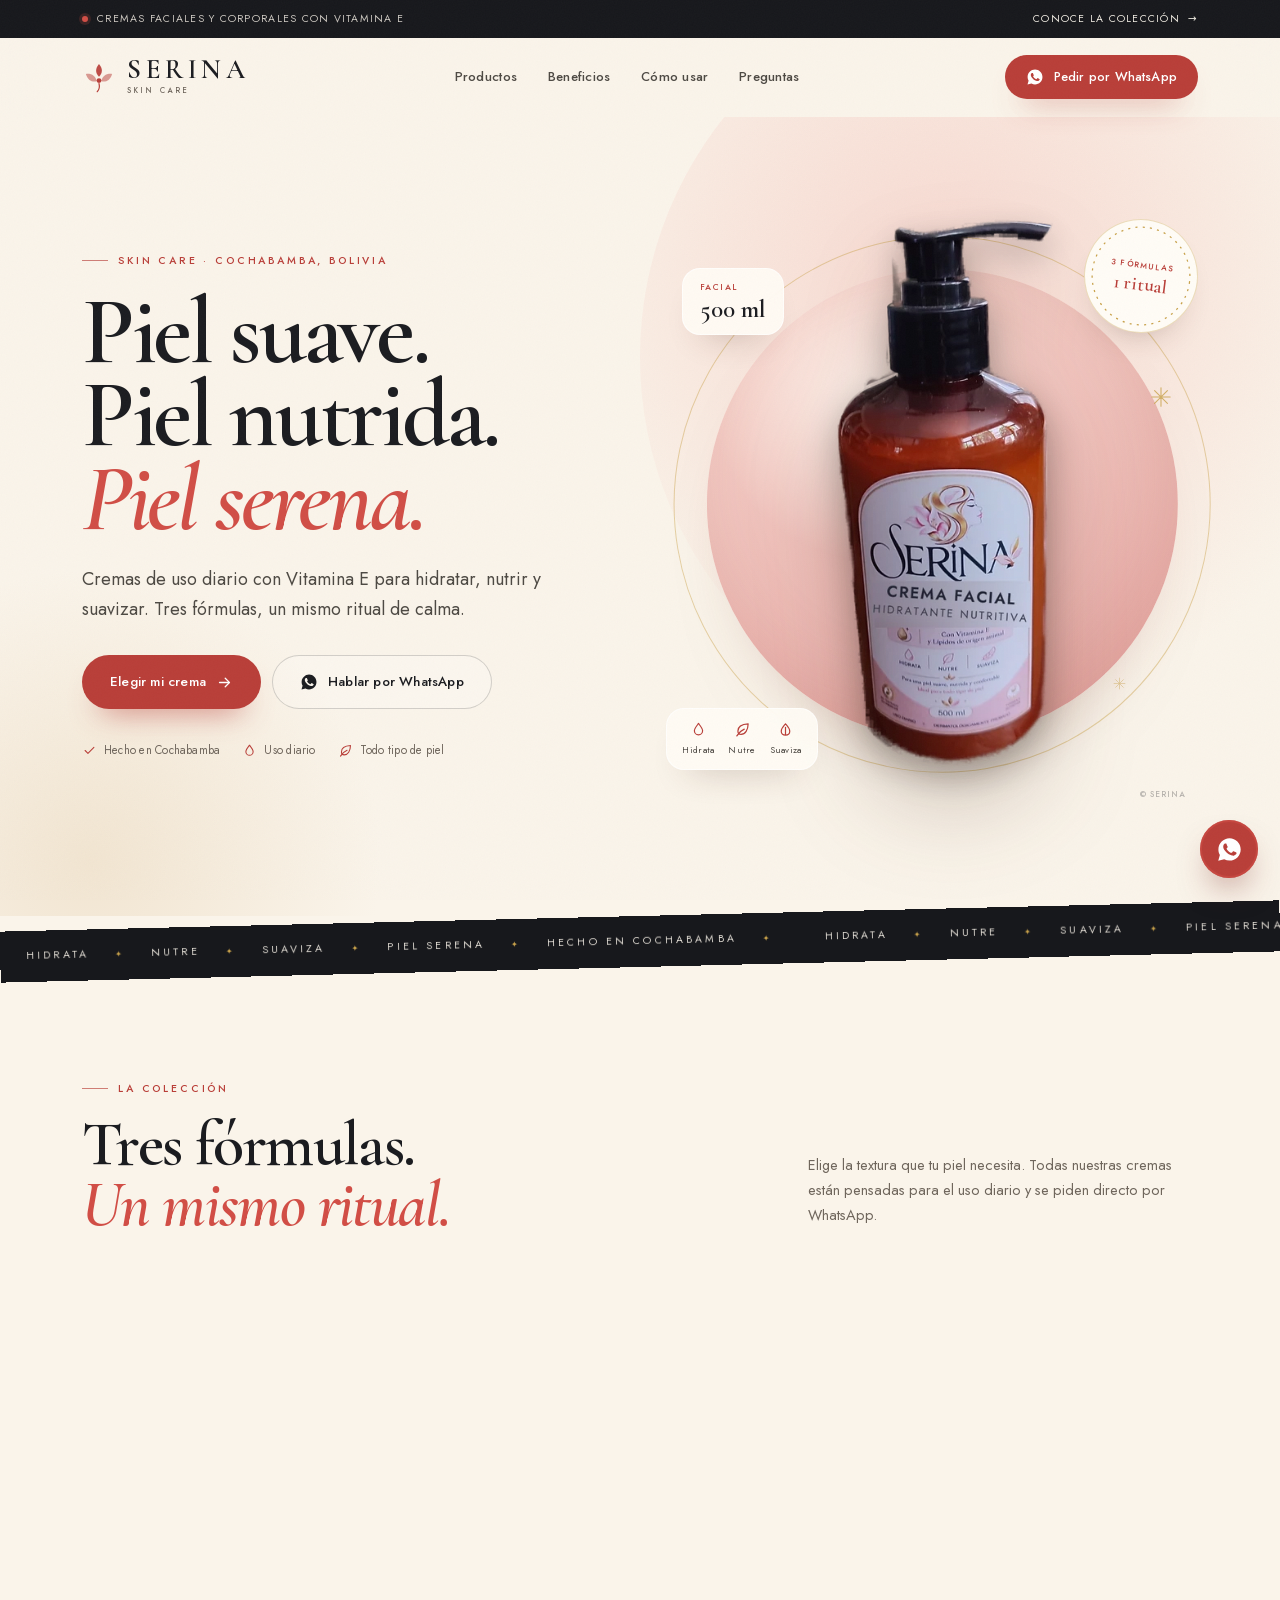
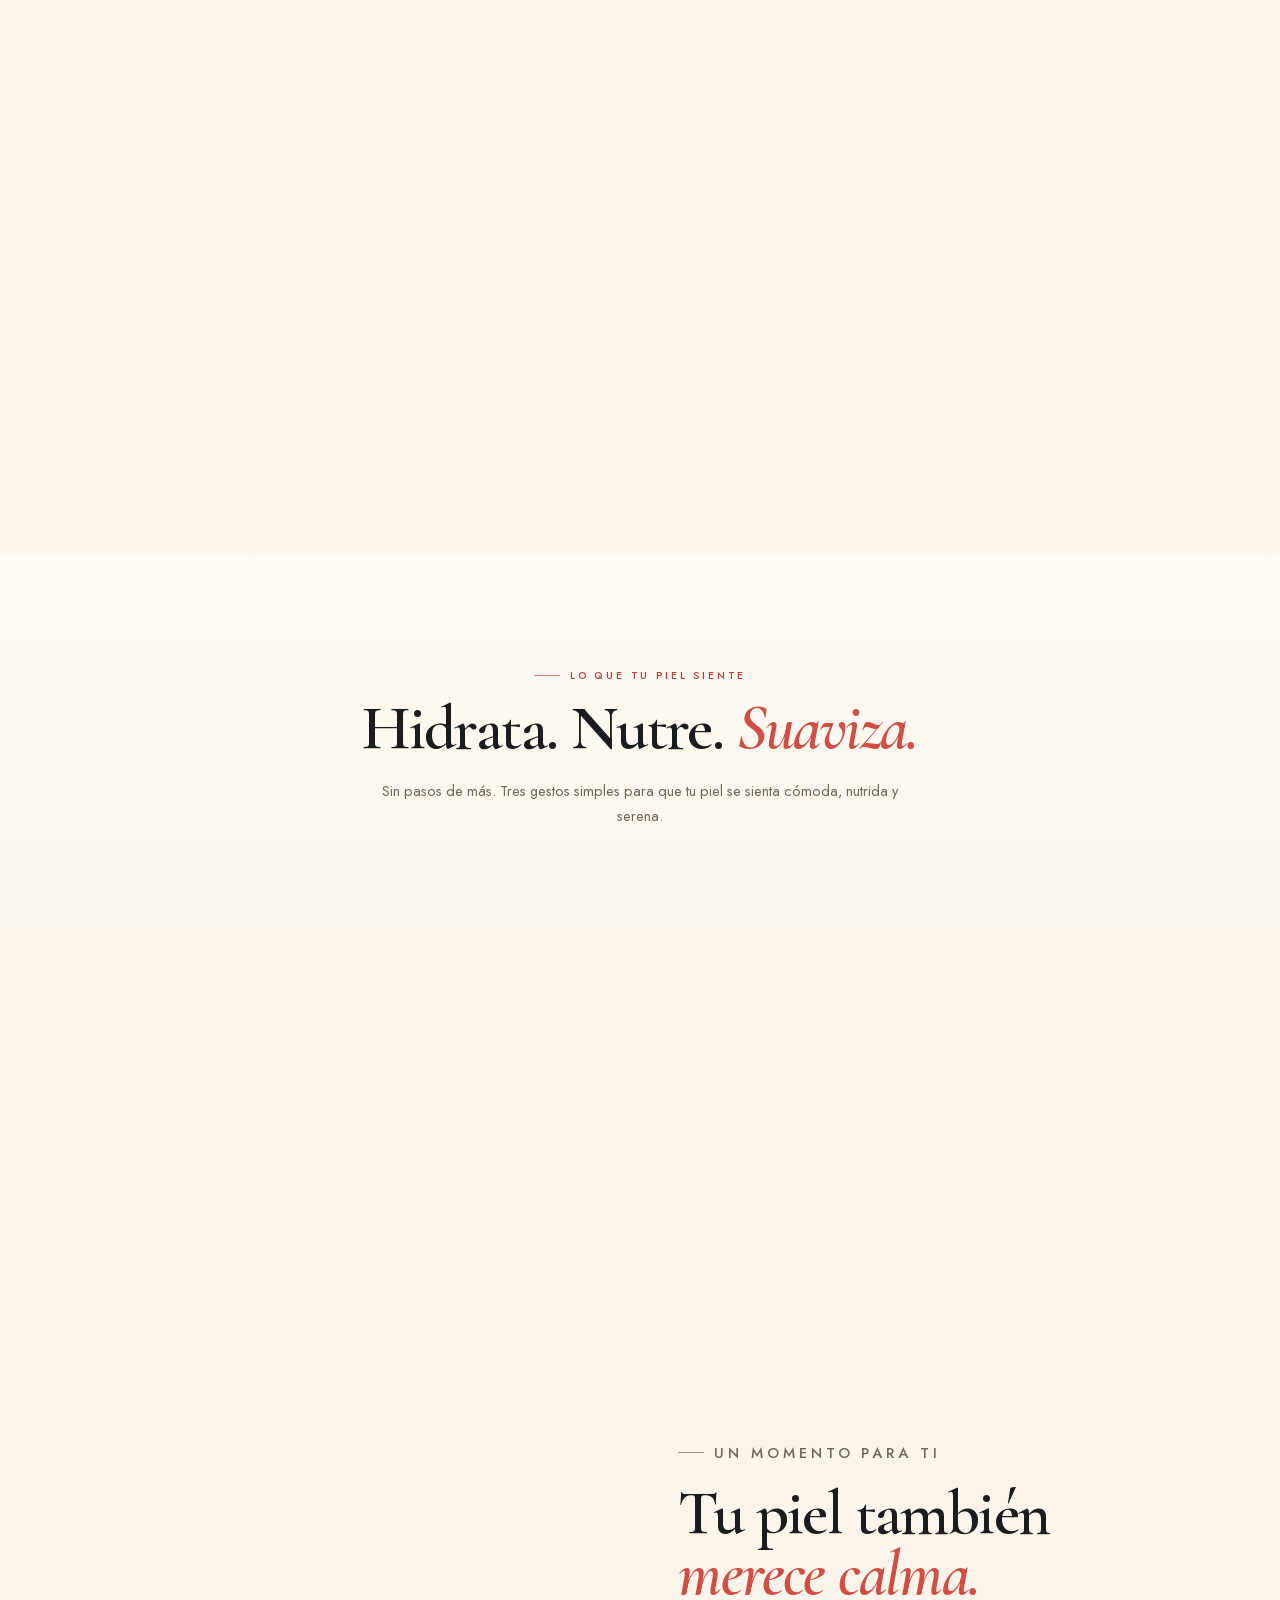
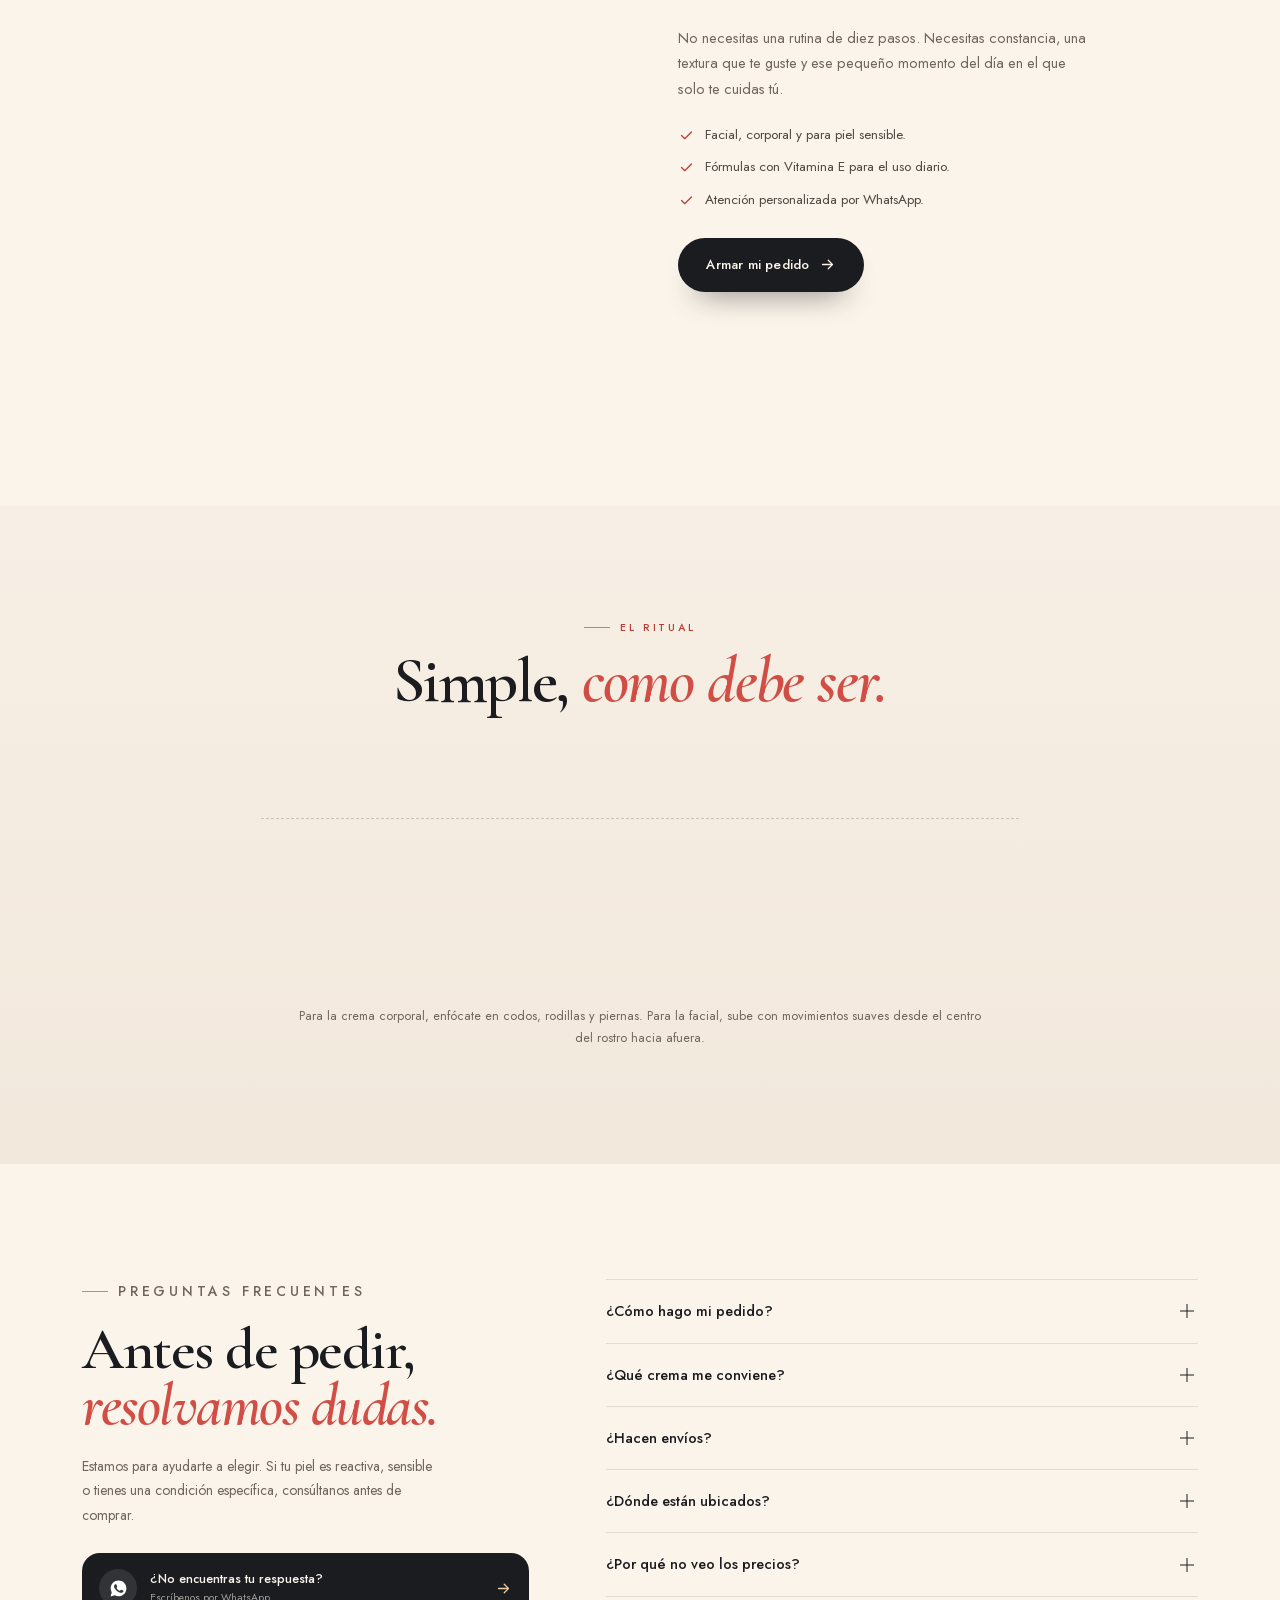
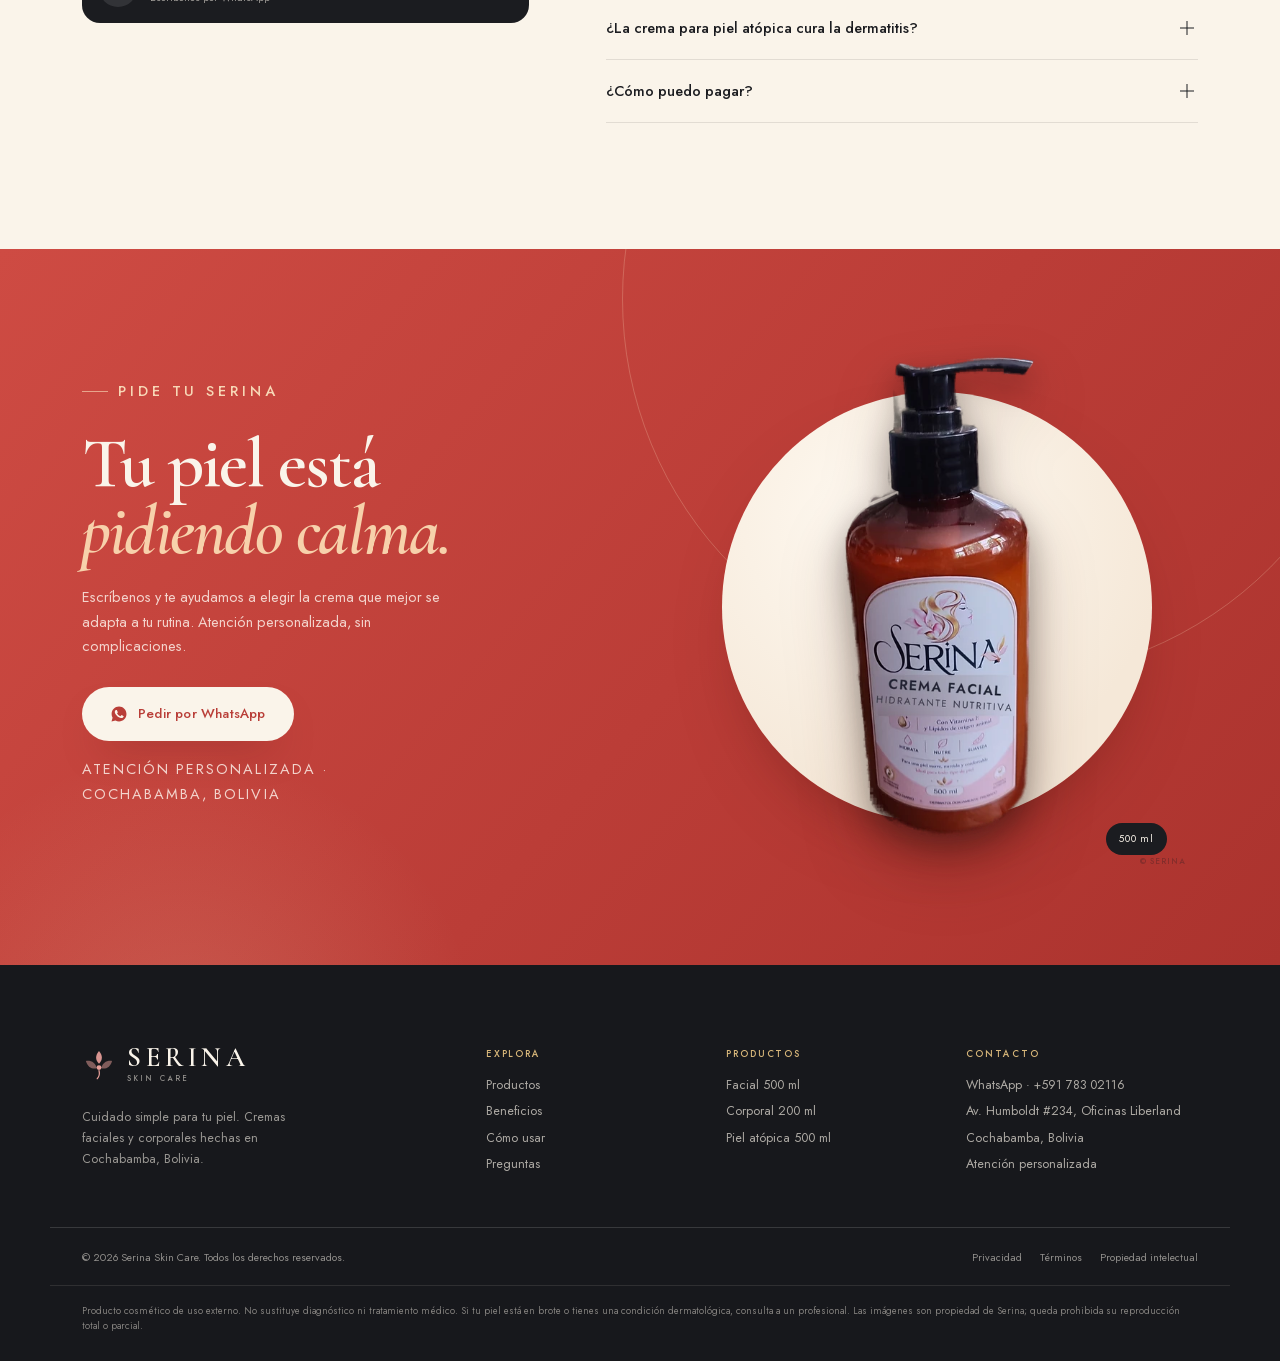
==== index.html @ 2f3aa1bd "Landing Serina Skin Care" ====
<!DOCTYPE html>
<html lang="es">
<head>
  <meta charset="utf-8">
  <meta name="viewport" content="width=device-width, initial-scale=1">
  <title>Serina Skin Care | Cremas faciales y corporales en Cochabamba</title>
  <meta name="description" content="Cremas Serina: facial hidratante, corporal y facial para piel atópica. Fórmulas con Vitamina E para hidratar, nutrir y suavizar. Pide por WhatsApp en Cochabamba, Bolivia.">
  <meta name="theme-color" content="#faf4ea">
  <meta name="color-scheme" content="light">
  <meta name="author" content="Serina Skin Care">
  <meta name="robots" content="index, follow, noimageindex">
  <meta name="googlebot" content="index, follow, noimageindex">
  <meta name="referrer" content="strict-origin-when-cross-origin">
  <meta http-equiv="Content-Security-Policy" content="default-src 'self'; img-src 'self' data:; style-src 'self'; script-src 'self'; font-src 'self'; connect-src 'self'; object-src 'none'; base-uri 'self'; form-action 'none'">
  <link rel="canonical" href="https://serina.bo/">
  <link rel="icon" href="favicon.ico" sizes="any">
  <link rel="icon" type="image/png" href="assets/img/brand/favicon-32.png" sizes="32x32">
  <link rel="apple-touch-icon" href="assets/img/brand/apple-touch-icon.png">
  <link rel="manifest" href="site.webmanifest">
  <link rel="preload" href="assets/fonts/CormorantGaramond-600.woff2" as="font" type="font/woff2" crossorigin>
  <link rel="preload" href="assets/fonts/CormorantGaramond-600-italic.woff2" as="font" type="font/woff2" crossorigin>
  <link rel="preload" href="assets/fonts/Jost-400.woff2" as="font" type="font/woff2" crossorigin>
  <link rel="preload" as="image" href="assets/img/products/facial-1500.webp" imagesrcset="assets/img/products/facial-750.webp 347w, assets/img/products/facial-1500.webp 597w" imagesizes="(max-width: 720px) 60vw, 300px">
  <link rel="stylesheet" href="assets/css/styles.css">
  <meta property="og:type" content="website">
  <meta property="og:site_name" content="Serina Skin Care">
  <meta property="og:locale" content="es_BO">
  <meta property="og:title" content="Serina Skin Care | Piel suave. Piel nutrida. Piel serena.">
  <meta property="og:description" content="Cremas faciales y corporales con Vitamina E. Hidrata, nutre y suaviza. Pide por WhatsApp.">
  <meta property="og:url" content="https://serina.bo/">
  <meta property="og:image" content="https://serina.bo/assets/img/og-image.jpg">
  <meta property="og:image:width" content="1200">
  <meta property="og:image:height" content="630">
  <meta property="og:image:alt" content="Crema facial Serina y el mensaje Piel suave, piel nutrida, piel serena">
  <meta name="twitter:card" content="summary_large_image">
  <meta name="twitter:title" content="Serina Skin Care | Piel suave. Piel nutrida. Piel serena.">
  <meta name="twitter:description" content="Cremas faciales y corporales con Vitamina E. Pide por WhatsApp.">
  <meta name="twitter:image" content="https://serina.bo/assets/img/og-image.jpg">
</head>
<body>
  <a class="skip-link" href="#inicio">Saltar al contenido</a>

  <div class="announce">
    <div class="container announce-inner">
      <p><span class="announce-dot" aria-hidden="true"></span> Cremas faciales y corporales con Vitamina E</p>
      <a href="#productos">Conoce la colección <span aria-hidden="true">&rarr;</span></a>
    </div>
  </div>

  <header class="site-header" id="top">
    <div class="container header-inner">
      <a class="brand" href="#inicio" aria-label="Serina Skin Care, ir al inicio">
        <span class="brand-mark" aria-hidden="true">
          <svg viewBox="0 0 48 48" fill="none">
            <path d="M24 5.5c5.4 6.4 5.4 12.4 0 18-5.4-5.6-5.4-11.6 0-18Z" fill="currentColor" opacity=".92"/>
            <path d="M42.5 19.6c-2.3 8.1-7.6 11.8-15.4 10.5 1.9-7.7 7.2-11.4 15.4-10.5Z" fill="currentColor" opacity=".5"/>
            <path d="M5.5 19.6c8.2-.9 13.5 2.8 15.4 10.5-7.8 1.3-13.1-2.4-15.4-10.5Z" fill="currentColor" opacity=".5"/>
            <circle cx="24" cy="29" r="3.4" fill="currentColor"/>
            <path d="M24 33.2c1.3 5.2 0 9.1-2.5 11.6" stroke="currentColor" stroke-width="1.7" stroke-linecap="round"/>
          </svg>
        </span>
        <span class="brand-text">
          <span class="brand-name">SERINA</span>
          <span class="brand-sub">SKIN CARE</span>
        </span>
      </a>

      <nav class="nav" id="nav" aria-label="Navegación principal">
        <a href="#productos">Productos</a>
        <a href="#beneficios">Beneficios</a>
        <a href="#ritual">Cómo usar</a>
        <a href="#preguntas">Preguntas</a>
      </nav>

      <div class="header-actions">
        <a class="btn btn-primary btn-sm header-cta" href="https://wa.me/59178302116" data-wa data-wa-msg="Hola Serina, quiero hacer un pedido." aria-label="Pedir por WhatsApp">
          <span class="icon" aria-hidden="true">
            <svg viewBox="0 0 24 24" fill="currentColor"><path d="M12.04 2C6.58 2 2.13 6.45 2.13 11.91c0 1.75.46 3.46 1.32 4.96L2 22l5.27-1.38a9.9 9.9 0 0 0 4.77 1.22h.01c5.46 0 9.91-4.45 9.91-9.91C21.96 6.45 17.5 2 12.04 2Zm5.8 14.1c-.24.68-1.42 1.3-1.95 1.35-.53.05-1.02.24-3.44-.72-2.9-1.14-4.73-4.12-4.87-4.31-.14-.19-1.16-1.54-1.16-2.94 0-1.4.73-2.09 1-2.38.27-.29.58-.36.78-.36.19 0 .39 0 .55.01.18.01.42-.07.66.5.24.58.82 2 .89 2.14.07.14.12.31.02.5-.1.19-.15.31-.29.48-.14.17-.3.38-.43.51-.14.14-.29.29-.12.57.17.29.75 1.24 1.62 2.01 1.11.99 2.05 1.3 2.34 1.44.29.14.46.12.63-.07.17-.19.73-.85.93-1.14.19-.29.39-.24.66-.14.27.1 1.7.8 1.99.95.29.14.48.22.55.34.07.12.07.68-.17 1.36Z"/></svg>
          </span>
          <span>Pedir por WhatsApp</span>
        </a>
        <button class="menu-toggle" type="button" aria-expanded="false" aria-controls="nav" aria-label="Abrir menú">
          <span></span><span></span><span></span>
        </button>
      </div>
    </div>
  </header>

  <main id="main">
    <section class="hero" id="inicio">
      <div class="container hero-grid">
        <div class="hero-copy">
          <p class="eyebrow"><span class="eyebrow-line" aria-hidden="true"></span> Skin care · Cochabamba, Bolivia</p>
          <h1>Piel suave.<br>Piel nutrida.<br><em>Piel serena.</em></h1>
          <p class="lead">Cremas de uso diario con Vitamina E para hidratar, nutrir y suavizar. Tres fórmulas, un mismo ritual de calma.</p>
          <div class="hero-actions">
            <a class="btn btn-primary" href="#productos">Elegir mi crema
              <span class="icon icon-arrow" aria-hidden="true"><svg viewBox="0 0 24 24" fill="none" stroke="currentColor" stroke-width="1.8" stroke-linecap="round" stroke-linejoin="round"><path d="M5 12h13"/><path d="m13 6 6 6-6 6"/></svg></span>
            </a>
            <a class="btn btn-ghost" href="https://wa.me/59178302116" data-wa data-wa-msg="Hola Serina, quiero información sobre las cremas.">
              <span class="icon" aria-hidden="true"><svg viewBox="0 0 24 24" fill="currentColor"><path d="M12.04 2C6.58 2 2.13 6.45 2.13 11.91c0 1.75.46 3.46 1.32 4.96L2 22l5.27-1.38a9.9 9.9 0 0 0 4.77 1.22h.01c5.46 0 9.91-4.45 9.91-9.91C21.96 6.45 17.5 2 12.04 2Zm5.8 14.1c-.24.68-1.42 1.3-1.95 1.35-.53.05-1.02.24-3.44-.72-2.9-1.14-4.73-4.12-4.87-4.31-.14-.19-1.16-1.54-1.16-2.94 0-1.4.73-2.09 1-2.38.27-.29.58-.36.78-.36.19 0 .39 0 .55.01.18.01.42-.07.66.5.24.58.82 2 .89 2.14.07.14.12.31.02.5-.1.19-.15.31-.29.48-.14.17-.3.38-.43.51-.14.14-.29.29-.12.57.17.29.75 1.24 1.62 2.01 1.11.99 2.05 1.3 2.34 1.44.29.14.46.12.63-.07.17-.19.73-.85.93-1.14.19-.29.39-.24.66-.14.27.1 1.7.8 1.99.95.29.14.48.22.55.34.07.12.07.68-.17 1.36Z"/></svg></span>
              <span>Hablar por WhatsApp</span>
            </a>
          </div>
          <ul class="trust">
            <li><span class="icon" aria-hidden="true"><svg viewBox="0 0 24 24" fill="none" stroke="currentColor" stroke-width="1.7" stroke-linecap="round" stroke-linejoin="round"><path d="m5 12 4.5 4.5L19 7"/></svg></span> Hecho en Cochabamba</li>
            <li><span class="icon" aria-hidden="true"><svg viewBox="0 0 24 24" fill="none" stroke="currentColor" stroke-width="1.7" stroke-linejoin="round"><path d="M12 3.5c3.2 4.2 5.8 7.3 5.8 10.3A5.8 5.8 0 0 1 12 19.6a5.8 5.8 0 0 1-5.8-5.8C6.2 10.8 8.8 7.7 12 3.5Z"/></svg></span> Uso diario</li>
            <li><span class="icon" aria-hidden="true"><svg viewBox="0 0 24 24" fill="none" stroke="currentColor" stroke-width="1.7" stroke-linecap="round" stroke-linejoin="round"><path d="M20 4C11 4.5 5.5 8 5.5 14.2c0 2.7 1.8 4.8 4.4 4.8C16 19 19.8 12.5 20 4Z"/><path d="M4 21c2.5-4.5 6-7.5 10.5-9.5"/></svg></span> Todo tipo de piel</li>
          </ul>
        </div>

        <div class="hero-visual">
          <div class="hero-blob" aria-hidden="true"></div>
          <div class="hero-ring" aria-hidden="true"></div>
          <div class="hero-stage img-protect" data-protect>
            <img src="assets/img/products/facial-1500.webp" srcset="assets/img/products/facial-750.webp 347w, assets/img/products/facial-1500.webp 597w" sizes="(max-width: 720px) 60vw, 300px" width="597" height="1291" alt="Crema facial Serina Hidratante Nutritiva de 500 ml con bomba negra" fetchpriority="high" draggable="false">
            <span class="watermark" aria-hidden="true">© Serina</span>
          </div>
          <div class="float-card float-size">
            <span class="fc-kicker">Facial</span>
            <strong>500 ml</strong>
          </div>
          <div class="float-card float-benefits">
            <span class="mini-benefit"><svg viewBox="0 0 24 24" fill="none" stroke="currentColor" stroke-width="1.7" stroke-linejoin="round" aria-hidden="true"><path d="M12 3.5c3.2 4.2 5.8 7.3 5.8 10.3A5.8 5.8 0 0 1 12 19.6a5.8 5.8 0 0 1-5.8-5.8C6.2 10.8 8.8 7.7 12 3.5Z"/></svg> Hidrata</span>
            <span class="mini-benefit"><svg viewBox="0 0 24 24" fill="none" stroke="currentColor" stroke-width="1.7" stroke-linecap="round" stroke-linejoin="round" aria-hidden="true"><path d="M20 4C11 4.5 5.5 8 5.5 14.2c0 2.7 1.8 4.8 4.4 4.8C16 19 19.8 12.5 20 4Z"/><path d="M4 21c2.5-4.5 6-7.5 10.5-9.5"/></svg> Nutre</span>
            <span class="mini-benefit"><svg viewBox="0 0 24 24" fill="none" stroke="currentColor" stroke-width="1.7" stroke-linecap="round" stroke-linejoin="round" aria-hidden="true"><path d="M12 20c-4 0-6-2.4-6-5.4C6 10 9.5 7 12 4c2.5 3 6 6 6 10.6 0 3-2 5.4-6 5.4Z"/><path d="M12 9v10"/></svg> Suaviza</span>
          </div>
          <div class="stamp" aria-hidden="true">
            <span>3 fórmulas</span>
            <strong>1 ritual</strong>
            <svg viewBox="0 0 100 100" fill="none"><circle cx="50" cy="50" r="47" stroke="currentColor" stroke-width="1.2" stroke-dasharray="2 5"/></svg>
          </div>
          <svg class="spark spark-1" viewBox="0 0 24 24" fill="none" aria-hidden="true"><path d="M12 2v20M2 12h20M5 5l14 14M19 5 5 19" stroke="currentColor" stroke-width="1.2" stroke-linecap="round"/></svg>
          <svg class="spark spark-2" viewBox="0 0 24 24" fill="none" aria-hidden="true"><path d="M12 2v20M2 12h20M5 5l14 14M19 5 5 19" stroke="currentColor" stroke-width="1.2" stroke-linecap="round"/></svg>
        </div>
      </div>
    </section>

    <div class="marquee" aria-hidden="true">
      <div class="marquee-track">
        <span>Hidrata <i>✦</i> Nutre <i>✦</i> Suaviza <i>✦</i> Piel serena <i>✦</i> Hecho en Cochabamba <i>✦</i></span>
        <span>Hidrata <i>✦</i> Nutre <i>✦</i> Suaviza <i>✦</i> Piel serena <i>✦</i> Hecho en Cochabamba <i>✦</i></span>
      </div>
    </div>

    <section class="section products" id="productos">
      <div class="container">
        <div class="section-head">
          <div>
            <p class="eyebrow"><span class="eyebrow-line" aria-hidden="true"></span> La colección</p>
            <h2>Tres fórmulas.<br><em>Un mismo ritual.</em></h2>
          </div>
          <p class="section-lead">Elige la textura que tu piel necesita. Todas nuestras cremas están pensadas para el uso diario y se piden directo por WhatsApp.</p>
        </div>

        <div class="product-grid">
          <article class="product-card card-facial reveal">
            <div class="card-top">
              <span class="tag">Facial</span>
              <span class="card-num" aria-hidden="true">01</span>
            </div>
            <div class="card-stage img-protect" data-protect>
              <span class="stage-circle" aria-hidden="true"></span>
              <img src="assets/img/products/facial-1500.webp" srcset="assets/img/products/facial-750.webp 347w, assets/img/products/facial-1500.webp 597w" sizes="(max-width: 700px) 45vw, 170px" width="597" height="1291" alt="Crema facial Serina Hidratante Nutritiva 500 ml" loading="lazy" decoding="async" draggable="false">
              <span class="watermark" aria-hidden="true">© Serina</span>
            </div>
            <div class="card-body">
              <p class="card-kicker">Hidratante · Nutritiva</p>
              <h3>Crema facial</h3>
              <p class="card-size">500 ml</p>
              <p class="card-desc">Hidratación y nutrición para el día a día. Una textura suave y cómoda para todo tipo de piel.</p>
              <ul class="chips" aria-label="Beneficios">
                <li>Hidrata</li><li>Nutre</li><li>Suaviza</li>
              </ul>
              <a class="btn btn-card" href="https://wa.me/59178302116" data-wa data-wa-msg="Hola Serina, quiero pedir la Crema Facial Hidratante Nutritiva de 500 ml.">Pedir esta crema
                <span class="icon icon-arrow" aria-hidden="true"><svg viewBox="0 0 24 24" fill="none" stroke="currentColor" stroke-width="1.8" stroke-linecap="round" stroke-linejoin="round"><path d="M5 12h13"/><path d="m13 6 6 6-6 6"/></svg></span>
              </a>
              <p class="card-note">Precio y stock por WhatsApp</p>
            </div>
          </article>

          <article class="product-card card-corporal reveal">
            <div class="card-top">
              <span class="tag">Corporal</span>
              <span class="card-num" aria-hidden="true">02</span>
            </div>
            <div class="card-stage img-protect" data-protect>
              <span class="stage-circle" aria-hidden="true"></span>
              <img src="assets/img/products/corporal-1500.webp" srcset="assets/img/products/corporal-750.webp 347w, assets/img/products/corporal-1500.webp 597w" sizes="(max-width: 700px) 45vw, 170px" width="597" height="1290" alt="Crema corporal Serina Hidratante Nutritiva 200 ml en bote negro" loading="lazy" decoding="async" draggable="false">
              <span class="watermark" aria-hidden="true">© Serina</span>
            </div>
            <div class="card-body">
              <p class="card-kicker">Bote negro · 200 ml</p>
              <h3>Crema corporal</h3>
              <p class="card-size">200 ml</p>
              <p class="card-desc">Nutrición ligera para brazos, piernas y todo el cuerpo. El paso que tu piel espera después de la ducha.</p>
              <ul class="chips" aria-label="Beneficios">
                <li>Hidrata</li><li>Nutre</li><li>Suaviza</li>
              </ul>
              <a class="btn btn-card" href="https://wa.me/59178302116" data-wa data-wa-msg="Hola Serina, quiero pedir la Crema Corporal Hidratante Nutritiva de 200 ml.">Pedir esta crema
                <span class="icon icon-arrow" aria-hidden="true"><svg viewBox="0 0 24 24" fill="none" stroke="currentColor" stroke-width="1.8" stroke-linecap="round" stroke-linejoin="round"><path d="M5 12h13"/><path d="m13 6 6 6-6 6"/></svg></span>
              </a>
              <p class="card-note">Precio y stock por WhatsApp</p>
            </div>
          </article>

          <article class="product-card card-atopic reveal">
            <div class="card-top">
              <span class="tag">Piel sensible</span>
              <span class="card-num" aria-hidden="true">03</span>
            </div>
            <div class="card-stage img-protect" data-protect>
              <span class="stage-circle" aria-hidden="true"></span>
              <img src="assets/img/products/atopic-1500.webp" srcset="assets/img/products/atopic-750.webp 347w, assets/img/products/atopic-1500.webp 597w" sizes="(max-width: 700px) 45vw, 170px" width="597" height="1291" alt="Crema facial Serina para piel atópica 500 ml" loading="lazy" decoding="async" draggable="false">
              <span class="watermark" aria-hidden="true">© Serina</span>
            </div>
            <div class="card-body">
              <p class="card-kicker">Calmante · Cuidado diario</p>
              <h3>Crema facial para piel atópica</h3>
              <p class="card-size">500 ml</p>
              <p class="card-desc">Cuidado suave para piel sensible o con tendencia atópica. Hidrata y acompaña tu rutina sin complicarla.</p>
              <ul class="chips" aria-label="Beneficios">
                <li>Calma</li><li>Hidrata</li><li>Suaviza</li>
              </ul>
              <a class="btn btn-card" href="https://wa.me/59178302116" data-wa data-wa-msg="Hola Serina, me interesa la Crema Facial para Piel Atópica de 500 ml.">Pedir esta crema
                <span class="icon icon-arrow" aria-hidden="true"><svg viewBox="0 0 24 24" fill="none" stroke="currentColor" stroke-width="1.8" stroke-linecap="round" stroke-linejoin="round"><path d="M5 12h13"/><path d="m13 6 6 6-6 6"/></svg></span>
              </a>
              <p class="card-note">Producto cosmético. No sustituye tratamiento médico.</p>
            </div>
          </article>
        </div>
      </div>
    </section>

    <section class="section benefits" id="beneficios">
      <div class="container">
        <div class="section-head center">
          <p class="eyebrow"><span class="eyebrow-line" aria-hidden="true"></span> Lo que tu piel siente</p>
          <h2>Hidrata. Nutre. <em>Suaviza.</em></h2>
          <p class="section-lead centered">Sin pasos de más. Tres gestos simples para que tu piel se sienta cómoda, nutrida y serena.</p>
        </div>
        <div class="benefit-grid">
          <article class="benefit reveal">
            <span class="benefit-icon" aria-hidden="true"><svg viewBox="0 0 24 24" fill="none" stroke="currentColor" stroke-width="1.5" stroke-linejoin="round"><path d="M12 3.5c3.2 4.2 5.8 7.3 5.8 10.3A5.8 5.8 0 0 1 12 19.6a5.8 5.8 0 0 1-5.8-5.8C6.2 10.8 8.8 7.7 12 3.5Z"/></svg></span>
            <span class="benefit-num" aria-hidden="true">01</span>
            <h3>Hidrata</h3>
            <p>Ayuda a mantener la hidratación diaria para que tu piel se sienta cómoda desde la mañana.</p>
          </article>
          <article class="benefit reveal">
            <span class="benefit-icon" aria-hidden="true"><svg viewBox="0 0 24 24" fill="none" stroke="currentColor" stroke-width="1.5" stroke-linecap="round" stroke-linejoin="round"><path d="M20 4C11 4.5 5.5 8 5.5 14.2c0 2.7 1.8 4.8 4.4 4.8C16 19 19.8 12.5 20 4Z"/><path d="M4 21c2.5-4.5 6-7.5 10.5-9.5"/></svg></span>
            <span class="benefit-num" aria-hidden="true">02</span>
            <h3>Nutre</h3>
            <p>Fórmulas con Vitamina E y lípidos nutritivos que acompañan el cuidado de tu piel.</p>
          </article>
          <article class="benefit reveal">
            <span class="benefit-icon" aria-hidden="true"><svg viewBox="0 0 24 24" fill="none" stroke="currentColor" stroke-width="1.5" stroke-linecap="round" stroke-linejoin="round"><path d="M12 20c-4 0-6-2.4-6-5.4C6 10 9.5 7 12 4c2.5 3 6 6 6 10.6 0 3-2 5.4-6 5.4Z"/><path d="M12 9v10"/></svg></span>
            <span class="benefit-num" aria-hidden="true">03</span>
            <h3>Suaviza</h3>
            <p>Una textura de uso diario que deja la piel con una sensación suave y confortable.</p>
          </article>
        </div>
        <div class="ingredient-bar reveal">
          <span>Con Vitamina E</span>
          <span>Lípidos nutritivos</span>
          <span>Uso diario</span>
          <span>Todo tipo de piel</span>
        </div>
      </div>
    </section>

    <section class="section ritual" id="ritual">
      <div class="container split">
        <div class="split-media img-protect reveal" data-protect>
          <img src="assets/img/lifestyle-1200.webp" srcset="assets/img/lifestyle-800.webp 800w, assets/img/lifestyle-1200.webp 1126w" sizes="(max-width: 900px) 100vw, 560px" width="1126" height="1407" alt="Crema Serina en una mesa de madera junto a una planta" loading="lazy" decoding="async" draggable="false">
          <span class="watermark" aria-hidden="true">© Serina</span>
          <div class="media-badge">
            <span>Hecho en</span>
            <strong>Cochabamba</strong>
            <span>Bolivia</span>
          </div>
        </div>
        <div class="split-copy">
          <p class="eyebrow"><span class="eyebrow-line" aria-hidden="true"></span> Un momento para ti</p>
          <h2>Tu piel también<br><em>merece calma.</em></h2>
          <p>No necesitas una rutina de diez pasos. Necesitas constancia, una textura que te guste y ese pequeño momento del día en el que solo te cuidas tú.</p>
          <ul class="checks">
            <li><span class="icon" aria-hidden="true"><svg viewBox="0 0 24 24" fill="none" stroke="currentColor" stroke-width="1.8" stroke-linecap="round" stroke-linejoin="round"><path d="m5 12 4.5 4.5L19 7"/></svg></span> Facial, corporal y para piel sensible.</li>
            <li><span class="icon" aria-hidden="true"><svg viewBox="0 0 24 24" fill="none" stroke="currentColor" stroke-width="1.8" stroke-linecap="round" stroke-linejoin="round"><path d="m5 12 4.5 4.5L19 7"/></svg></span> Fórmulas con Vitamina E para el uso diario.</li>
            <li><span class="icon" aria-hidden="true"><svg viewBox="0 0 24 24" fill="none" stroke="currentColor" stroke-width="1.8" stroke-linecap="round" stroke-linejoin="round"><path d="m5 12 4.5 4.5L19 7"/></svg></span> Atención personalizada por WhatsApp.</li>
          </ul>
          <a class="btn btn-dark" href="#productos">Armar mi pedido
            <span class="icon icon-arrow" aria-hidden="true"><svg viewBox="0 0 24 24" fill="none" stroke="currentColor" stroke-width="1.8" stroke-linecap="round" stroke-linejoin="round"><path d="M5 12h13"/><path d="m13 6 6 6-6 6"/></svg></span>
          </a>
        </div>
      </div>
    </section>

    <section class="section steps" id="como-usar">
      <div class="container">
        <div class="section-head center">
          <p class="eyebrow"><span class="eyebrow-line" aria-hidden="true"></span> El ritual</p>
          <h2>Simple, <em>como debe ser.</em></h2>
        </div>
        <div class="step-grid">
          <article class="step reveal">
            <span class="step-num">01</span>
            <h3>Limpia</h3>
            <p>Empieza con la piel limpia y seca. Un gesto suave es suficiente.</p>
          </article>
          <article class="step reveal">
            <span class="step-num">02</span>
            <h3>Aplica</h3>
            <p>Una cantidad generosa y masajea en círculos hasta que se absorba.</p>
          </article>
          <article class="step reveal">
            <span class="step-num">03</span>
            <h3>Repite</h3>
            <p>Mañana y noche. La constancia es lo que hace la diferencia.</p>
          </article>
        </div>
        <p class="steps-note">Para la crema corporal, enfócate en codos, rodillas y piernas. Para la facial, sube con movimientos suaves desde el centro del rostro hacia afuera.</p>
      </div>
    </section>

    <section class="section faq" id="preguntas">
      <div class="container faq-grid">
        <div class="faq-intro">
          <p class="eyebrow"><span class="eyebrow-line" aria-hidden="true"></span> Preguntas frecuentes</p>
          <h2>Antes de pedir,<br><em>resolvamos dudas.</em></h2>
          <p>Estamos para ayudarte a elegir. Si tu piel es reactiva, sensible o tienes una condición específica, consúltanos antes de comprar.</p>
          <a class="wa-card" href="https://wa.me/59178302116" data-wa data-wa-msg="Hola Serina, tengo una duda antes de hacer mi pedido.">
            <span class="wa-card-icon" aria-hidden="true"><svg viewBox="0 0 24 24" fill="currentColor"><path d="M12.04 2C6.58 2 2.13 6.45 2.13 11.91c0 1.75.46 3.46 1.32 4.96L2 22l5.27-1.38a9.9 9.9 0 0 0 4.77 1.22h.01c5.46 0 9.91-4.45 9.91-9.91C21.96 6.45 17.5 2 12.04 2Zm5.8 14.1c-.24.68-1.42 1.3-1.95 1.35-.53.05-1.02.24-3.44-.72-2.9-1.14-4.73-4.12-4.87-4.31-.14-.19-1.16-1.54-1.16-2.94 0-1.4.73-2.09 1-2.38.27-.29.58-.36.78-.36.19 0 .39 0 .55.01.18.01.42-.07.66.5.24.58.82 2 .89 2.14.07.14.12.31.02.5-.1.19-.15.31-.29.48-.14.17-.3.38-.43.51-.14.14-.29.29-.12.57.17.29.75 1.24 1.62 2.01 1.11.99 2.05 1.3 2.34 1.44.29.14.46.12.63-.07.17-.19.73-.85.93-1.14.19-.29.39-.24.66-.14.27.1 1.7.8 1.99.95.29.14.48.22.55.34.07.12.07.68-.17 1.36Z"/></svg></span>
            <span class="wa-card-text"><strong>¿No encuentras tu respuesta?</strong><span>Escríbenos por WhatsApp</span></span>
            <span class="icon icon-arrow" aria-hidden="true"><svg viewBox="0 0 24 24" fill="none" stroke="currentColor" stroke-width="1.8" stroke-linecap="round" stroke-linejoin="round"><path d="M5 12h13"/><path d="m13 6 6 6-6 6"/></svg></span>
          </a>
        </div>
        <div class="faq-list">
          <details>
            <summary>¿Cómo hago mi pedido?<span class="faq-plus" aria-hidden="true"></span></summary>
            <p>Escríbenos por WhatsApp, cuéntanos qué crema te interesa y te ayudamos a elegir. Coordinamos el pago y la entrega por ese mismo canal.</p>
          </details>
          <details>
            <summary>¿Qué crema me conviene?<span class="faq-plus" aria-hidden="true"></span></summary>
            <p>Si buscas hidratación diaria para el rostro, empieza por la facial de 500 ml. Para el cuerpo, la corporal de 200 ml. Si tu piel es sensible o con tendencia atópica, la facial para piel atópica es la opción pensada para ti.</p>
          </details>
          <details>
            <summary>¿Hacen envíos?<span class="faq-plus" aria-hidden="true"></span></summary>
            <p>Coordinamos la entrega por WhatsApp. Te confirmamos disponibilidad, costo y tiempo según tu ciudad antes de cerrar el pedido.</p>
          </details>
          <details>
            <summary>¿Dónde están ubicados?<span class="faq-plus" aria-hidden="true"></span></summary>
            <p>Estamos en Av. Humboldt #234, Oficinas Liberland, Cochabamba. Coordinamos la visita o la entrega por WhatsApp antes de que pases.</p>
          </details>
          <details>
            <summary>¿Por qué no veo los precios?<span class="faq-plus" aria-hidden="true"></span></summary>
            <p>Preferimos atención personalizada: te compartimos precio, stock y promociones vigentes por WhatsApp según la presentación que elijas.</p>
          </details>
          <details>
            <summary>¿La crema para piel atópica cura la dermatitis?<span class="faq-plus" aria-hidden="true"></span></summary>
            <p>No. Es un producto cosmético de hidratación y cuidado, no un medicamento. No sustituye el diagnóstico ni el tratamiento de un dermatólogo. Si tu piel está en brote, consulta a un profesional.</p>
          </details>
          <details>
            <summary>¿Cómo puedo pagar?<span class="faq-plus" aria-hidden="true"></span></summary>
            <p>Aceptamos los métodos que coordinemos por WhatsApp, según tu ciudad y la forma de entrega. Te confirmamos todo antes de pagar.</p>
          </details>
        </div>
      </div>
    </section>

    <section class="final-cta">
      <div class="container final-inner">
        <div class="final-copy">
          <p class="eyebrow light"><span class="eyebrow-line" aria-hidden="true"></span> Pide tu Serina</p>
          <h2>Tu piel está<br><em>pidiendo calma.</em></h2>
          <p>Escríbenos y te ayudamos a elegir la crema que mejor se adapta a tu rutina. Atención personalizada, sin complicaciones.</p>
          <a class="btn btn-cream" href="https://wa.me/59178302116" data-wa data-wa-msg="Hola Serina, quiero hacer un pedido y necesito ayuda para elegir.">
            <span class="icon" aria-hidden="true"><svg viewBox="0 0 24 24" fill="currentColor"><path d="M12.04 2C6.58 2 2.13 6.45 2.13 11.91c0 1.75.46 3.46 1.32 4.96L2 22l5.27-1.38a9.9 9.9 0 0 0 4.77 1.22h.01c5.46 0 9.91-4.45 9.91-9.91C21.96 6.45 17.5 2 12.04 2Zm5.8 14.1c-.24.68-1.42 1.3-1.95 1.35-.53.05-1.02.24-3.44-.72-2.9-1.14-4.73-4.12-4.87-4.31-.14-.19-1.16-1.54-1.16-2.94 0-1.4.73-2.09 1-2.38.27-.29.58-.36.78-.36.19 0 .39 0 .55.01.18.01.42-.07.66.5.24.58.82 2 .89 2.14.07.14.12.31.02.5-.1.19-.15.31-.29.48-.14.17-.3.38-.43.51-.14.14-.29.29-.12.57.17.29.75 1.24 1.62 2.01 1.11.99 2.05 1.3 2.34 1.44.29.14.46.12.63-.07.17-.19.73-.85.93-1.14.19-.29.39-.24.66-.14.27.1 1.7.8 1.99.95.29.14.48.22.55.34.07.12.07.68-.17 1.36Z"/></svg></span>
            Pedir por WhatsApp
          </a>
          <p class="final-note">Atención personalizada · Cochabamba, Bolivia</p>
        </div>
        <div class="final-media img-protect" data-protect>
          <div class="final-circle" aria-hidden="true"></div>
          <img src="assets/img/products/facial-1500.webp" srcset="assets/img/products/facial-750.webp 347w, assets/img/products/facial-1500.webp 597w" sizes="(max-width: 900px) 50vw, 240px" width="597" height="1291" alt="Crema facial Serina de 500 ml" loading="lazy" decoding="async" draggable="false">
          <span class="watermark" aria-hidden="true">© Serina</span>
          <span class="final-tag">500 ml</span>
        </div>
      </div>
    </section>
  </main>

  <footer class="site-footer">
    <div class="container footer-grid">
      <div class="footer-brand">
        <a class="brand brand-footer" href="#inicio" aria-label="Serina Skin Care, ir al inicio">
          <span class="brand-mark" aria-hidden="true">
            <svg viewBox="0 0 48 48" fill="none">
              <path d="M24 5.5c5.4 6.4 5.4 12.4 0 18-5.4-5.6-5.4-11.6 0-18Z" fill="currentColor" opacity=".92"/>
              <path d="M42.5 19.6c-2.3 8.1-7.6 11.8-15.4 10.5 1.9-7.7 7.2-11.4 15.4-10.5Z" fill="currentColor" opacity=".5"/>
              <path d="M5.5 19.6c8.2-.9 13.5 2.8 15.4 10.5-7.8 1.3-13.1-2.4-15.4-10.5Z" fill="currentColor" opacity=".5"/>
              <circle cx="24" cy="29" r="3.4" fill="currentColor"/>
              <path d="M24 33.2c1.3 5.2 0 9.1-2.5 11.6" stroke="currentColor" stroke-width="1.7" stroke-linecap="round"/>
            </svg>
          </span>
          <span class="brand-text">
            <span class="brand-name">SERINA</span>
            <span class="brand-sub">SKIN CARE</span>
          </span>
        </a>
        <p>Cuidado simple para tu piel. Cremas faciales y corporales hechas en Cochabamba, Bolivia.</p>
        <div class="socials">
          <a href="#" data-social="instagram" aria-label="Serina en Instagram" hidden>
            <svg viewBox="0 0 24 24" fill="none" stroke="currentColor" stroke-width="1.6" aria-hidden="true"><rect x="3" y="3" width="18" height="18" rx="5"/><circle cx="12" cy="12" r="4"/><circle cx="17.3" cy="6.7" r="1" fill="currentColor" stroke="none"/></svg>
          </a>
          <a href="#" data-social="facebook" aria-label="Serina en Facebook" hidden>
            <svg viewBox="0 0 24 24" fill="currentColor" aria-hidden="true"><path d="M13.5 21v-7h2.4l.4-3h-2.8V9.2c0-.9.3-1.5 1.6-1.5h1.3V5.1c-.3 0-1.2-.1-2.2-.1-2.2 0-3.7 1.3-3.7 3.8V11H8v3h2.5v7h3Z"/></svg>
          </a>
          <a href="#" data-social="tiktok" aria-label="Serina en TikTok" hidden>
            <svg viewBox="0 0 24 24" fill="currentColor" aria-hidden="true"><path d="M16.7 3c.5 2.2 1.9 3.7 4.3 3.9v3c-1.6 0-3-.5-4.3-1.4v6.3c0 3.5-2.6 6.2-6.1 6.2A6 6 0 0 1 4.5 15c0-3.4 2.7-6.1 6.1-6.1.4 0 .8 0 1.2.1v3.1a3 3 0 1 0 2 2.8V3h2.9Z"/></svg>
          </a>
        </div>
      </div>
      <div class="footer-col">
        <h3>Explora</h3>
        <a href="#productos">Productos</a>
        <a href="#beneficios">Beneficios</a>
        <a href="#ritual">Cómo usar</a>
        <a href="#preguntas">Preguntas</a>
      </div>
      <div class="footer-col">
        <h3>Productos</h3>
        <a href="#productos">Facial 500 ml</a>
        <a href="#productos">Corporal 200 ml</a>
        <a href="#productos">Piel atópica 500 ml</a>
      </div>
      <div class="footer-col">
        <h3>Contacto</h3>
        <a href="https://wa.me/59178302116" data-wa data-wa-msg="Hola Serina, quiero hacer un pedido.">WhatsApp · +591 783 02116</a>
        <span>Av. Humboldt #234, Oficinas Liberland</span>
        <span>Cochabamba, Bolivia</span>
        <span>Atención personalizada</span>
      </div>
    </div>
    <div class="container footer-bottom">
      <p>© <span data-year>2026</span> Serina Skin Care. Todos los derechos reservados.</p>
      <div class="legal-links">
        <a href="legal.html#privacidad">Privacidad</a>
        <a href="legal.html#terminos">Términos</a>
        <a href="legal.html#propiedad">Propiedad intelectual</a>
      </div>
    </div>
    <div class="container footer-disclaimer">
      <p>Producto cosmético de uso externo. No sustituye diagnóstico ni tratamiento médico. Si tu piel está en brote o tienes una condición dermatológica, consulta a un profesional. Las imágenes son propiedad de Serina; queda prohibida su reproducción total o parcial.</p>
    </div>
  </footer>

  <a class="wa-float" href="https://wa.me/59178302116" data-wa data-wa-msg="Hola Serina, quiero hacer un pedido." aria-label="Pedir por WhatsApp">
    <span class="wa-pulse" aria-hidden="true"></span>
    <span class="icon" aria-hidden="true"><svg viewBox="0 0 24 24" fill="currentColor"><path d="M12.04 2C6.58 2 2.13 6.45 2.13 11.91c0 1.75.46 3.46 1.32 4.96L2 22l5.27-1.38a9.9 9.9 0 0 0 4.77 1.22h.01c5.46 0 9.91-4.45 9.91-9.91C21.96 6.45 17.5 2 12.04 2Zm5.8 14.1c-.24.68-1.42 1.3-1.95 1.35-.53.05-1.02.24-3.44-.72-2.9-1.14-4.73-4.12-4.87-4.31-.14-.19-1.16-1.54-1.16-2.94 0-1.4.73-2.09 1-2.38.27-.29.58-.36.78-.36.19 0 .39 0 .55.01.18.01.42-.07.66.5.24.58.82 2 .89 2.14.07.14.12.31.02.5-.1.19-.15.31-.29.48-.14.17-.3.38-.43.51-.14.14-.29.29-.12.57.17.29.75 1.24 1.62 2.01 1.11.99 2.05 1.3 2.34 1.44.29.14.46.12.63-.07.17-.19.73-.85.93-1.14.19-.29.39-.24.66-.14.27.1 1.7.8 1.99.95.29.14.48.22.55.34.07.12.07.68-.17 1.36Z"/></svg></span>
    <span class="wa-tooltip">Pide por WhatsApp</span>
  </a>

  <script src="assets/js/config.js" defer></script>
  <script src="assets/js/main.js" defer></script>
</body>
</html>
---- assets/css/styles.css ----
@font-face {
  font-family: "Cormorant Garamond";
  src: url("../fonts/CormorantGaramond-600.woff2") format("woff2");
  font-weight: 600;
  font-style: normal;
  font-display: swap;
}
@font-face {
  font-family: "Cormorant Garamond";
  src: url("../fonts/CormorantGaramond-600-italic.woff2") format("woff2");
  font-weight: 600;
  font-style: italic;
  font-display: swap;
}
@font-face {
  font-family: "Jost";
  src: url("../fonts/Jost-400.woff2") format("woff2");
  font-weight: 400;
  font-style: normal;
  font-display: swap;
}
@font-face {
  font-family: "Jost";
  src: url("../fonts/Jost-500.woff2") format("woff2");
  font-weight: 500;
  font-style: normal;
  font-display: swap;
}
@font-face {
  font-family: "Jost";
  src: url("../fonts/Jost-600.woff2") format("woff2");
  font-weight: 600;
  font-style: normal;
  font-display: swap;
}

:root {
  --cream: #faf4ea;
  --paper: #fffcf6;
  --ink: #1b1c20;
  --ink-soft: #4d4943;
  --muted: #6f665c;
  --coral: #d14e46;
  --coral-deep: #b93e38;
  --coral-dark: #a9322d;
  --blush: #f3cdd1;
  --blush-soft: #f8e4e3;
  --amber: #b4551f;
  --gold: #c9a24b;
  --gold-deep: #a77f2e;
  --sage: #71866b;
  --sage-soft: #e6eee0;
  --charcoal: #17181c;
  --line: rgba(27, 28, 32, 0.11);
  --line-light: rgba(255, 255, 255, 0.14);
  --shadow: 0 36px 70px -45px rgba(70, 38, 24, 0.55);
  --shadow-soft: 0 22px 45px -30px rgba(70, 38, 24, 0.4);
  --radius: 30px;
  --font-display: "Cormorant Garamond", Georgia, "Times New Roman", serif;
  --font-sans: "Jost", system-ui, -apple-system, "Segoe UI", sans-serif;
  --container: 1180px;
  --gutter: clamp(18px, 4vw, 32px);
}

*,
*::before,
*::after {
  box-sizing: border-box;
}

html {
  scroll-behavior: smooth;
  scroll-padding-top: 88px;
  overflow-x: hidden;
  overflow-x: clip;
  -webkit-text-size-adjust: 100%;
}

body {
  margin: 0;
  background: var(--cream);
  color: var(--ink);
  font-family: var(--font-sans);
  font-size: 16px;
  font-weight: 400;
  line-height: 1.6;
  overflow-x: hidden;
  overflow-x: clip;
  -webkit-font-smoothing: antialiased;
  text-rendering: optimizeLegibility;
}

body::before {
  content: "";
  position: fixed;
  inset: 0;
  z-index: 9999;
  pointer-events: none;
  opacity: 0.18;
  background-image: url("data:image/svg+xml,%3Csvg xmlns='http://www.w3.org/2000/svg' width='140' height='140' viewBox='0 0 140 140'%3E%3Cfilter id='n'%3E%3CfeTurbulence type='fractalNoise' baseFrequency='.75' numOctaves='2' stitchTiles='stitch'/%3E%3C/filter%3E%3Crect width='140' height='140' filter='url(%23n)' opacity='.16'/%3E%3C/svg%3E");
}

img,
svg {
  display: block;
}

[hidden] {
  display: none !important;
}


img {
  max-width: 100%;
  height: auto;
  -webkit-touch-callout: none;
  -webkit-user-select: none;
  user-select: none;
}

a {
  color: inherit;
  text-decoration: none;
}

button,
input,
summary {
  font: inherit;
}

button {
  color: inherit;
}

h1,
h2,
h3,
h4,
p,
ul,
figure {
  margin: 0;
}

ul {
  padding: 0;
  list-style: none;
}

::selection {
  background: var(--coral-deep);
  color: var(--cream);
}

:focus-visible {
  outline: 2px solid var(--coral-deep);
  outline-offset: 3px;
}

.skip-link {
  position: fixed;
  top: 12px;
  left: 12px;
  z-index: 1000;
  padding: 10px 16px;
  border-radius: 999px;
  background: var(--ink);
  color: var(--cream);
  font-size: 12px;
  transform: translateY(-160%);
  transition: transform 0.2s ease;
}

.skip-link:focus {
  transform: none;
}

.container {
  width: 100%;
  max-width: var(--container);
  margin: 0 auto;
  padding: 0 var(--gutter);
}

.icon {
  display: inline-flex;
  flex: 0 0 auto;
  width: 18px;
  height: 18px;
}

.icon svg {
  width: 100%;
  height: 100%;
}

.icon-arrow {
  width: 17px;
  height: 17px;
}

.eyebrow {
  display: flex;
  align-items: center;
  gap: 10px;
  color: var(--coral-deep);
  font-size: 10.5px;
  font-weight: 500;
  letter-spacing: 0.27em;
  line-height: 1.3;
  text-transform: uppercase;
}

.eyebrow-line {
  display: inline-block;
  width: 26px;
  height: 1px;
  background: currentColor;
  opacity: 0.65;
}

.eyebrow.light {
  color: #f7d7b6;
}

h1,
h2 {
  font-family: var(--font-display);
  font-weight: 600;
  letter-spacing: -0.025em;
  line-height: 0.95;
}

h1 em,
h2 em {
  color: var(--coral);
  font-style: italic;
  font-weight: 600;
}

.lead {
  max-width: 490px;
  margin-top: 24px;
  color: var(--ink-soft);
  font-size: clamp(16px, 1.7vw, 18px);
  line-height: 1.7;
}

.section {
  padding: clamp(76px, 9vw, 128px) 0;
}

.section-head {
  display: flex;
  align-items: flex-end;
  justify-content: space-between;
  gap: 48px;
  margin-bottom: clamp(38px, 5vw, 58px);
}

.section-head h2 {
  margin-top: 18px;
  font-size: clamp(46px, 5vw, 70px);
}

.section-head.center {
  display: block;
  max-width: 720px;
  margin-right: auto;
  margin-left: auto;
  text-align: center;
}

.section-head.center .eyebrow {
  justify-content: center;
}

.section-head.center h2 {
  margin-top: 16px;
}

.section-lead {
  max-width: 390px;
  padding-bottom: 8px;
  color: var(--muted);
  font-size: 14.5px;
  line-height: 1.7;
}

.section-lead.centered {
  max-width: 520px;
  margin: 20px auto 0;
}

.btn {
  display: inline-flex;
  align-items: center;
  justify-content: center;
  gap: 10px;
  min-height: 54px;
  padding: 0 27px;
  border: 1px solid transparent;
  border-radius: 999px;
  cursor: pointer;
  font-family: var(--font-sans);
  font-size: 13.5px;
  font-weight: 500;
  letter-spacing: 0.015em;
  line-height: 1;
  text-align: center;
  white-space: nowrap;
  transition: transform 0.25s ease, background-color 0.25s ease, border-color 0.25s ease, box-shadow 0.25s ease, color 0.25s ease;
}

.btn:hover {
  transform: translateY(-2px);
}

.btn:active {
  transform: translateY(0);
}

.btn-primary {
  background: var(--coral-deep);
  color: #fff;
  box-shadow: 0 18px 30px -18px rgba(185, 62, 56, 0.8);
}

.btn-primary:hover {
  background: var(--coral-dark);
  box-shadow: 0 22px 34px -18px rgba(169, 50, 45, 0.75);
}

.btn-ghost {
  border-color: rgba(27, 28, 32, 0.18);
  background: rgba(255, 252, 246, 0.28);
  color: var(--ink);
}

.btn-ghost:hover {
  border-color: var(--ink);
  background: rgba(255, 252, 246, 0.7);
}

.btn-dark {
  background: var(--ink);
  color: var(--cream);
  box-shadow: 0 18px 30px -20px rgba(23, 24, 28, 0.8);
}

.btn-dark:hover {
  background: var(--coral-deep);
}

.btn-cream {
  background: var(--cream);
  color: var(--coral-deep);
  box-shadow: 0 20px 40px -22px rgba(70, 20, 15, 0.55);
}

.btn-cream:hover {
  background: #fff;
  color: var(--coral-dark);
}

.btn-sm {
  min-height: 44px;
  padding: 0 20px;
  font-size: 12.5px;
}

/* Announcement + header */
.announce {
  background: var(--charcoal);
  color: rgba(250, 244, 234, 0.8);
}

.announce-inner {
  display: flex;
  align-items: center;
  justify-content: space-between;
  gap: 20px;
  min-height: 38px;
  font-size: 10.5px;
  letter-spacing: 0.12em;
  text-transform: uppercase;
}

.announce p {
  display: flex;
  align-items: center;
  gap: 9px;
}

.announce a {
  display: inline-flex;
  align-items: center;
  gap: 8px;
  color: rgba(250, 244, 234, 0.95);
  transition: color 0.2s ease;
}

.announce a:hover {
  color: #f5c7a8;
}

.announce-dot {
  width: 6px;
  height: 6px;
  border-radius: 50%;
  background: var(--coral);
  box-shadow: 0 0 0 3px rgba(209, 78, 70, 0.18);
}

.site-header {
  position: sticky;
  top: 0;
  z-index: 100;
  background: rgba(250, 244, 234, 0.84);
  border-bottom: 1px solid transparent;
  backdrop-filter: blur(18px);
  -webkit-backdrop-filter: blur(18px);
  transition: border-color 0.25s ease, box-shadow 0.25s ease, background-color 0.25s ease;
}

.site-header.scrolled {
  border-bottom-color: var(--line);
  background: rgba(250, 244, 234, 0.94);
  box-shadow: 0 14px 30px -30px rgba(25, 20, 15, 0.45);
}

.header-inner {
  position: relative;
  display: flex;
  align-items: center;
  justify-content: space-between;
  gap: 22px;
  min-height: 78px;
}

.brand {
  display: inline-flex;
  align-items: center;
  gap: 11px;
  flex: 0 0 auto;
}

.brand-mark {
  display: grid;
  place-items: center;
  width: 34px;
  height: 34px;
  color: var(--coral-deep);
}

.brand-mark svg {
  width: 100%;
  height: 100%;
}

.brand-text {
  display: flex;
  flex-direction: column;
}

.brand-name {
  font-family: var(--font-display);
  font-size: 27px;
  font-weight: 600;
  letter-spacing: 0.17em;
  line-height: 0.82;
}

.brand-sub {
  margin-top: 6px;
  color: var(--muted);
  font-size: 7.5px;
  font-weight: 500;
  letter-spacing: 0.4em;
  line-height: 1;
}

.nav {
  display: flex;
  align-items: center;
  gap: clamp(18px, 2.4vw, 34px);
}

.nav > a {
  position: relative;
  color: var(--ink-soft);
  font-size: 13px;
  font-weight: 500;
  letter-spacing: 0.02em;
  transition: color 0.2s ease;
}

.nav > a::after {
  content: "";
  position: absolute;
  right: 0;
  bottom: -7px;
  left: 0;
  height: 1px;
  background: var(--coral-deep);
  transform: scaleX(0);
  transform-origin: right;
  transition: transform 0.3s ease;
}

.nav > a:hover {
  color: var(--ink);
}

.nav > a:hover::after {
  transform: scaleX(1);
  transform-origin: left;
}

.header-actions {
  display: flex;
  align-items: center;
  gap: 10px;
}

.menu-toggle {
  display: none;
  width: 44px;
  height: 44px;
  padding: 0;
  border: 1px solid var(--line);
  border-radius: 50%;
  background: transparent;
  cursor: pointer;
}

.menu-toggle span {
  display: block;
  width: 17px;
  height: 1.5px;
  margin: 4px auto;
  border-radius: 999px;
  background: var(--ink);
  transition: transform 0.25s ease, opacity 0.25s ease;
}

.nav-open .menu-toggle span:nth-child(1) {
  transform: translateY(5.5px) rotate(45deg);
}

.nav-open .menu-toggle span:nth-child(2) {
  opacity: 0;
}

.nav-open .menu-toggle span:nth-child(3) {
  transform: translateY(-5.5px) rotate(-45deg);
}

/* Hero */
.hero {
  position: relative;
  padding: clamp(44px, 6vw, 84px) 0 clamp(64px, 8vw, 104px);
  overflow: hidden;
}

.hero::before {
  content: "";
  position: absolute;
  top: -18%;
  right: -10%;
  width: 60vw;
  height: 60vw;
  max-width: 820px;
  max-height: 820px;
  border-radius: 50%;
  background: radial-gradient(circle at 40% 40%, rgba(247, 214, 206, 0.9), rgba(250, 244, 234, 0) 68%);
  pointer-events: none;
}

.hero::after {
  content: "";
  position: absolute;
  bottom: -30%;
  left: -16%;
  width: 46vw;
  height: 46vw;
  max-width: 620px;
  max-height: 620px;
  border-radius: 50%;
  background: radial-gradient(circle, rgba(236, 219, 193, 0.6), rgba(250, 244, 234, 0) 70%);
  pointer-events: none;
}

.hero-grid {
  position: relative;
  z-index: 1;
  display: grid;
  grid-template-columns: minmax(0, 1.04fr) minmax(0, 0.96fr);
  align-items: center;
  gap: clamp(30px, 4vw, 64px);
}

.hero-copy {
  padding-top: 6px;
}

.hero h1 {
  margin: 22px 0 24px;
  font-size: clamp(56px, 7.4vw, 98px);
  line-height: 0.88;
  letter-spacing: -0.035em;
}

.hero-actions {
  display: flex;
  flex-wrap: wrap;
  gap: 11px;
  margin-top: 30px;
}

.trust {
  display: flex;
  flex-wrap: wrap;
  gap: 14px 22px;
  margin-top: 32px;
  color: var(--muted);
  font-size: 11.5px;
  letter-spacing: 0.02em;
}

.trust li {
  display: flex;
  align-items: center;
  gap: 7px;
}

.trust .icon {
  width: 15px;
  height: 15px;
  color: var(--coral-deep);
}

.hero-visual {
  position: relative;
  display: grid;
  place-items: center;
  min-height: 620px;
  isolation: isolate;
}

.hero-blob {
  position: absolute;
  top: 50%;
  left: 50%;
  width: min(92%, 500px);
  aspect-ratio: 1;
  border-radius: 50%;
  background:
    radial-gradient(circle at 35% 28%, rgba(255, 247, 240, 0.9), transparent 35%),
    linear-gradient(160deg, #f8d8cf 0%, #efc0ba 48%, #e9aaa6 100%);
  box-shadow: inset -20px -28px 70px rgba(174, 90, 77, 0.16), 0 40px 80px -60px rgba(120, 50, 35, 0.5);
  transform: translate(-50%, -50%);
}

.hero-ring {
  position: absolute;
  top: 50%;
  left: 50%;
  width: min(105%, 590px);
  aspect-ratio: 1;
  border: 1px solid rgba(201, 162, 75, 0.45);
  border-radius: 50%;
  transform: translate(-50%, -50%) rotate(12deg);
}

.hero-stage {
  position: relative;
  z-index: 2;
  display: flex;
  align-items: center;
  justify-content: center;
  width: 100%;
  filter: drop-shadow(0 44px 44px rgba(77, 38, 23, 0.2));
}

.hero-stage img {
  width: 100%;
  height: min(612px, 70vw);
  object-fit: contain;
  animation: float 7s ease-in-out infinite;
}

.watermark {
  position: absolute;
  right: 12px;
  bottom: 9px;
  z-index: 6;
  color: rgba(27, 28, 32, 0.3);
  font-size: 8px;
  font-weight: 500;
  letter-spacing: 0.13em;
  text-transform: uppercase;
  pointer-events: none;
}

.float-card {
  position: absolute;
  z-index: 4;
  border: 1px solid rgba(255, 255, 255, 0.72);
  border-radius: 18px;
  background: rgba(255, 252, 246, 0.9);
  box-shadow: 0 18px 36px -24px rgba(70, 38, 24, 0.45);
  backdrop-filter: blur(12px);
  -webkit-backdrop-filter: blur(12px);
}

.float-size {
  top: 12%;
  left: -1%;
  display: flex;
  flex-direction: column;
  gap: 2px;
  padding: 12px 17px;
}

.fc-kicker {
  color: var(--coral-deep);
  font-size: 8.5px;
  font-weight: 500;
  letter-spacing: 0.17em;
  text-transform: uppercase;
}

.float-size strong {
  font-family: var(--font-display);
  font-size: 25px;
  font-weight: 600;
  line-height: 1;
}

.float-benefits {
  bottom: 7%;
  left: -4%;
  display: flex;
  gap: 14px;
  padding: 12px 15px;
}

.mini-benefit {
  display: flex;
  flex-direction: column;
  align-items: center;
  gap: 5px;
  color: var(--ink-soft);
  font-size: 9px;
  letter-spacing: 0.03em;
}

.mini-benefit svg {
  width: 17px;
  height: 17px;
  color: var(--coral-deep);
}

.stamp {
  position: absolute;
  top: 4%;
  right: 0;
  z-index: 4;
  display: flex;
  flex-direction: column;
  align-items: center;
  justify-content: center;
  width: 114px;
  height: 114px;
  border: 1px solid rgba(201, 162, 75, 0.35);
  border-radius: 50%;
  background: var(--paper);
  color: var(--coral-deep);
  text-align: center;
  box-shadow: 0 18px 36px -24px rgba(70, 38, 24, 0.45);
  transform: rotate(7deg);
}

.stamp span {
  font-size: 8px;
  font-weight: 500;
  letter-spacing: 0.16em;
  text-transform: uppercase;
}

.stamp strong {
  margin-top: 2px;
  font-family: var(--font-display);
  font-size: 19px;
  font-weight: 600;
  line-height: 1;
}

.stamp svg {
  position: absolute;
  inset: 4px;
  width: calc(100% - 8px);
  height: calc(100% - 8px);
  color: var(--gold);
}

.spark {
  position: absolute;
  z-index: 1;
  color: var(--gold);
  opacity: 0.8;
}

.spark-1 {
  top: 31%;
  right: 5%;
  width: 22px;
  height: 22px;
}

.spark-2 {
  right: 14%;
  bottom: 20%;
  width: 13px;
  height: 13px;
  opacity: 0.6;
}

/* Marquee */
.marquee {
  position: relative;
  z-index: 2;
  overflow: hidden;
  background: var(--charcoal);
  color: rgba(250, 244, 234, 0.9);
  transform: rotate(-1.4deg);
  transform-origin: center;
}

.marquee-track {
  display: flex;
  width: max-content;
  animation: marquee 34s linear infinite;
}

.marquee-track span {
  display: flex;
  align-items: center;
  gap: 26px;
  padding: 17px 26px;
  font-size: 10.5px;
  font-weight: 400;
  letter-spacing: 0.3em;
  text-transform: uppercase;
  white-space: nowrap;
}

.marquee-track i {
  color: var(--gold);
  font-style: normal;
  font-size: 8px;
}

/* Products */
.products {
  position: relative;
}

.product-grid {
  display: grid;
  grid-template-columns: repeat(3, minmax(0, 1fr));
  gap: 22px;
}

.product-card {
  position: relative;
  display: flex;
  flex-direction: column;
  min-height: 666px;
  padding: 22px;
  overflow: hidden;
  border: 1px solid rgba(255, 255, 255, 0.5);
  border-radius: var(--radius);
  box-shadow: var(--shadow-soft);
  transition: transform 0.35s ease, box-shadow 0.35s ease;
}

.product-card:hover {
  transform: translateY(-6px);
  box-shadow: 0 42px 70px -48px rgba(70, 38, 24, 0.55);
}

.card-facial {
  background: linear-gradient(155deg, #f8ddd7 0%, #f3cac8 56%, #eebfbe 100%);
}

.card-corporal {
  background: linear-gradient(155deg, #eee7dc 0%, #e5dccf 100%);
}

.card-atopic {
  background: linear-gradient(155deg, #e9efe3 0%, #dce7d5 100%);
}

.card-top {
  position: relative;
  z-index: 3;
  display: flex;
  align-items: center;
  justify-content: space-between;
  gap: 12px;
}

.tag {
  display: inline-flex;
  align-items: center;
  padding: 7px 11px;
  border: 1px solid rgba(255, 255, 255, 0.62);
  border-radius: 999px;
  background: rgba(255, 252, 246, 0.72);
  color: var(--ink-soft);
  font-size: 9px;
  font-weight: 500;
  letter-spacing: 0.15em;
  line-height: 1;
  text-transform: uppercase;
  backdrop-filter: blur(10px);
}

.card-num {
  color: rgba(27, 28, 32, 0.25);
  font-family: var(--font-display);
  font-size: 22px;
  font-weight: 600;
  line-height: 1;
}

.card-stage {
  position: relative;
  z-index: 1;
  display: grid;
  place-items: center;
  height: 356px;
  margin: 2px 0 8px;
}

.stage-circle {
  position: absolute;
  top: 50%;
  left: 50%;
  width: 264px;
  aspect-ratio: 1;
  border: 1px solid rgba(255, 255, 255, 0.55);
  border-radius: 50%;
  background: rgba(255, 252, 246, 0.34);
  box-shadow: inset 0 0 60px rgba(255, 255, 255, 0.25);
  transform: translate(-50%, -50%);
}

.card-corporal .stage-circle {
  background: rgba(255, 252, 246, 0.25);
}

.card-atopic .stage-circle {
  background: rgba(255, 252, 246, 0.3);
}

.card-stage img {
  position: relative;
  z-index: 1;
  width: 100%;
  height: 344px;
  object-fit: contain;
  filter: drop-shadow(0 28px 24px rgba(65, 35, 22, 0.18));
  transition: transform 0.55s cubic-bezier(0.2, 0.7, 0.2, 1);
}

.product-card:hover .card-stage img {
  transform: translateY(-8px) scale(1.025);
}

.card-body {
  position: relative;
  z-index: 2;
  margin-top: auto;
}

.card-kicker {
  margin-bottom: 7px;
  color: rgba(27, 28, 32, 0.56);
  font-size: 9px;
  font-weight: 500;
  letter-spacing: 0.15em;
  text-transform: uppercase;
}

.card-body h3 {
  font-family: var(--font-display);
  font-size: 35px;
  font-weight: 600;
  letter-spacing: -0.025em;
  line-height: 0.96;
}

.card-atopic .card-body h3 {
  font-size: 30px;
}

.card-size {
  margin-top: 5px;
  color: rgba(27, 28, 32, 0.55);
  font-size: 11.5px;
  letter-spacing: 0.04em;
}

.card-desc {
  max-width: 31ch;
  margin-top: 13px;
  color: rgba(27, 28, 32, 0.7);
  font-size: 13px;
  line-height: 1.6;
}

.chips {
  display: flex;
  flex-wrap: wrap;
  gap: 6px;
  margin: 16px 0 19px;
}

.chips li {
  padding: 6px 9px;
  border: 1px solid rgba(27, 28, 32, 0.13);
  border-radius: 999px;
  background: rgba(255, 255, 255, 0.18);
  color: rgba(27, 28, 32, 0.65);
  font-size: 9px;
  font-weight: 500;
  letter-spacing: 0.09em;
  line-height: 1;
  text-transform: uppercase;
}

.btn-card {
  width: 100%;
  min-height: 48px;
  border-radius: 999px;
  background: var(--ink);
  color: var(--cream);
  font-size: 12.5px;
}

.btn-card:hover {
  background: var(--coral-deep);
}

.card-note {
  min-height: 13px;
  margin-top: 10px;
  color: rgba(27, 28, 32, 0.62);
  font-size: 10px;
  line-height: 1.4;
  text-align: center;
}

/* Benefits */
.benefits {
  background: linear-gradient(180deg, rgba(255, 252, 246, 0.7), rgba(250, 244, 234, 0) 70%);
}

.benefit-grid {
  display: grid;
  grid-template-columns: repeat(3, minmax(0, 1fr));
  gap: 0 30px;
  margin-top: 50px;
}

.benefit {
  position: relative;
  padding: 32px 26px 30px 0;
  border-top: 1px solid var(--line);
}

.benefit:nth-child(n + 2) {
  padding-left: 28px;
  border-left: 1px solid var(--line);
}

.benefit-icon {
  display: grid;
  place-items: center;
  width: 46px;
  height: 46px;
  border: 1px solid rgba(201, 162, 75, 0.35);
  border-radius: 50%;
  color: var(--coral-deep);
}

.benefit-icon svg {
  width: 21px;
  height: 21px;
}

.benefit-num {
  position: absolute;
  top: 34px;
  right: 8px;
  color: rgba(27, 28, 32, 0.2);
  font-family: var(--font-display);
  font-size: 18px;
  font-weight: 600;
}

.benefit h3 {
  margin: 20px 0 9px;
  font-family: var(--font-display);
  font-size: 31px;
  font-weight: 600;
  line-height: 1;
}

.benefit p {
  max-width: 31ch;
  color: var(--muted);
  font-size: 13.5px;
  line-height: 1.65;
}

.ingredient-bar {
  display: flex;
  flex-wrap: wrap;
  align-items: center;
  justify-content: center;
  gap: 9px 22px;
  margin-top: 42px;
  padding: 18px 20px;
  border-top: 1px solid var(--line);
  border-bottom: 1px solid var(--line);
}

.ingredient-bar span {
  color: var(--ink-soft);
  font-size: 10px;
  font-weight: 500;
  letter-spacing: 0.14em;
  text-transform: uppercase;
}

.ingredient-bar span + span::before {
  content: "✦";
  margin-right: 22px;
  color: var(--gold-deep);
  font-size: 7px;
  vertical-align: middle;
}

/* Ritual split */
.ritual {
  padding-top: 0;
}

.split {
  display: grid;
  grid-template-columns: minmax(0, 1fr) minmax(0, 1fr);
  align-items: center;
  gap: clamp(38px, 6vw, 82px);
}

.split-media {
  position: relative;
  aspect-ratio: 4 / 5;
  overflow: hidden;
  border-radius: var(--radius);
  background: #e7ded2;
  box-shadow: var(--shadow);
}

.split-media > img {
  width: 100%;
  height: 100%;
  object-fit: cover;
  transition: transform 0.9s cubic-bezier(0.2, 0.7, 0.2, 1);
}

.split-media:hover > img {
  transform: scale(1.025);
}

.media-badge {
  position: absolute;
  bottom: 20px;
  left: 20px;
  z-index: 7;
  display: flex;
  flex-direction: column;
  gap: 1px;
  padding: 14px 18px;
  border: 1px solid rgba(255, 255, 255, 0.55);
  border-radius: 16px;
  background: rgba(250, 244, 234, 0.92);
  color: var(--ink);
  box-shadow: 0 18px 30px -24px rgba(40, 25, 15, 0.5);
  backdrop-filter: blur(10px);
}

.media-badge span {
  color: var(--muted);
  font-size: 8px;
  font-weight: 500;
  letter-spacing: 0.18em;
  text-transform: uppercase;
}

.media-badge strong {
  font-family: var(--font-display);
  font-size: 24px;
  font-weight: 600;
  line-height: 0.95;
}

.split-copy h2 {
  margin: 18px 0 20px;
  font-size: clamp(46px, 5vw, 66px);
}

.split-copy > p {
  max-width: 46ch;
  color: var(--muted);
  font-size: 14.5px;
  line-height: 1.75;
}

.checks {
  display: grid;
  gap: 12px;
  margin: 24px 0 28px;
}

.checks li {
  display: flex;
  align-items: flex-start;
  gap: 10px;
  color: var(--ink-soft);
  font-size: 13.5px;
  line-height: 1.5;
}

.checks .icon {
  width: 17px;
  height: 17px;
  margin-top: 2px;
  color: var(--coral-deep);
}

/* Steps */
.steps {
  background: linear-gradient(180deg, #f7efe5 0%, #f2e8dc 100%);
}

.step-grid {
  position: relative;
  display: grid;
  grid-template-columns: repeat(3, minmax(0, 1fr));
  gap: 20px;
  margin-top: 46px;
}

.step-grid::before {
  content: "";
  position: absolute;
  top: 48px;
  right: 16%;
  left: 16%;
  border-top: 1px dashed rgba(27, 28, 32, 0.2);
}

.step {
  position: relative;
  z-index: 1;
  padding: 28px;
  border: 1px solid rgba(255, 255, 255, 0.7);
  border-radius: 24px;
  background: rgba(255, 252, 246, 0.78);
  box-shadow: 0 22px 44px -36px rgba(70, 38, 24, 0.45);
}

.step-num {
  display: inline-flex;
  align-items: center;
  justify-content: center;
  width: 48px;
  height: 48px;
  border-radius: 50%;
  background: var(--coral-deep);
  color: #fff;
  font-family: var(--font-display);
  font-size: 18px;
  font-weight: 600;
  line-height: 1;
}

.step h3 {
  margin: 20px 0 7px;
  font-family: var(--font-display);
  font-size: 27px;
  font-weight: 600;
  line-height: 1;
}

.step p {
  max-width: 30ch;
  color: var(--muted);
  font-size: 13px;
  line-height: 1.65;
}

.steps-note {
  max-width: 690px;
  margin: 34px auto 0;
  color: var(--muted);
  font-size: 12.5px;
  line-height: 1.7;
  text-align: center;
}

/* FAQ */
.faq-grid {
  display: grid;
  grid-template-columns: minmax(0, 0.86fr) minmax(0, 1.14fr);
  align-items: start;
  gap: clamp(38px, 6vw, 80px);
}

.faq-intro {
  position: sticky;
  top: 112px;
}

.faq-intro h2 {
  margin: 18px 0 20px;
  font-size: clamp(44px, 4.6vw, 62px);
}

.faq-intro > p {
  max-width: 39ch;
  color: var(--muted);
  font-size: 14px;
  line-height: 1.75;
}

.wa-card {
  display: flex;
  align-items: center;
  gap: 13px;
  margin-top: 26px;
  padding: 16px 17px;
  border-radius: 18px;
  background: var(--ink);
  color: var(--cream);
  transition: transform 0.25s ease, background-color 0.25s ease;
}

.wa-card:hover {
  background: var(--charcoal);
  transform: translateY(-3px);
}

.wa-card-icon {
  display: grid;
  flex: 0 0 auto;
  place-items: center;
  width: 38px;
  height: 38px;
  border-radius: 50%;
  background: rgba(255, 255, 255, 0.1);
  color: #fff;
}

.wa-card-icon svg {
  width: 19px;
  height: 19px;
}

.wa-card-text {
  display: flex;
  flex-direction: column;
  gap: 1px;
}

.wa-card-text strong {
  font-size: 12.5px;
  font-weight: 500;
}

.wa-card-text span {
  color: rgba(250, 244, 234, 0.6);
  font-size: 10.5px;
}

.wa-card .icon-arrow {
  margin-left: auto;
  color: #f0c9a5;
}

.faq-list {
  border-top: 1px solid var(--line);
}

.faq-list details {
  border-bottom: 1px solid var(--line);
}

.faq-list summary {
  position: relative;
  display: flex;
  align-items: center;
  justify-content: space-between;
  gap: 18px;
  padding: 21px 34px 21px 0;
  cursor: pointer;
  color: var(--ink);
  font-size: 14.5px;
  font-weight: 500;
  line-height: 1.4;
  list-style: none;
}

.faq-list summary::-webkit-details-marker {
  display: none;
}

.faq-plus {
  position: absolute;
  top: 50%;
  right: 2px;
  width: 18px;
  height: 18px;
  margin-top: -9px;
  transition: transform 0.3s ease;
}

.faq-plus::before,
.faq-plus::after {
  content: "";
  position: absolute;
  top: 50%;
  left: 50%;
  width: 14px;
  height: 1px;
  background: var(--ink);
  transform: translate(-50%, -50%);
}

.faq-plus::after {
  transform: translate(-50%, -50%) rotate(90deg);
}

details[open] .faq-plus {
  transform: rotate(45deg);
}

.faq-list details p {
  max-width: 58ch;
  padding: 0 30px 22px 0;
  color: var(--muted);
  font-size: 13.5px;
  line-height: 1.75;
  animation: fade-in 0.35s ease;
}

/* Final CTA */
.final-cta {
  position: relative;
  overflow: hidden;
  margin-top: 10px;
  background: linear-gradient(130deg, #ce4b43 0%, #bb3d37 55%, #ab332e 100%);
  color: var(--cream);
}

.final-cta::before {
  content: "";
  position: absolute;
  top: -46%;
  right: -8%;
  width: 760px;
  height: 760px;
  border: 1px solid rgba(247, 215, 182, 0.25);
  border-radius: 50%;
  pointer-events: none;
}

.final-cta::after {
  content: "";
  position: absolute;
  bottom: -55%;
  left: -10%;
  width: 620px;
  height: 620px;
  border-radius: 50%;
  background: radial-gradient(circle, rgba(247, 215, 182, 0.16), transparent 68%);
  pointer-events: none;
}

.final-inner {
  position: relative;
  z-index: 1;
  display: grid;
  grid-template-columns: minmax(0, 1.04fr) minmax(0, 0.96fr);
  align-items: center;
  gap: 30px;
  min-height: 560px;
  padding-top: clamp(58px, 7vw, 88px);
  padding-bottom: clamp(58px, 7vw, 88px);
}

.final-copy h2 {
  margin: 20px 0 20px;
  color: var(--cream);
  font-size: clamp(48px, 5.5vw, 76px);
}

.final-copy h2 em {
  color: #f7d1ab;
}

.final-copy > p {
  max-width: 42ch;
  margin-bottom: 28px;
  color: rgba(255, 248, 240, 0.8);
  font-size: 14.5px;
  line-height: 1.7;
}

.final-note {
  margin-top: 16px;
  color: rgba(255, 248, 240, 0.58);
  font-size: 10px;
  letter-spacing: 0.14em;
  text-transform: uppercase;
}

.final-media {
  position: relative;
  display: grid;
  place-items: center;
  align-self: stretch;
  min-height: 480px;
}

.final-circle {
  position: absolute;
  top: 50%;
  left: 50%;
  width: min(96%, 430px);
  aspect-ratio: 1;
  border-radius: 50%;
  background: radial-gradient(circle at 38% 30%, #fffaf2, #f5e8d8 70%);
  box-shadow: 0 34px 70px -34px rgba(80, 20, 14, 0.55);
  transform: translate(-50%, -50%);
}

.final-media > img {
  position: relative;
  z-index: 2;
  width: auto;
  height: 540px;
  max-width: 100%;
  filter: drop-shadow(0 30px 30px rgba(70, 25, 18, 0.28));
}

.final-tag {
  position: absolute;
  right: 6%;
  bottom: 4%;
  z-index: 3;
  padding: 8px 13px;
  border-radius: 999px;
  background: var(--ink);
  color: var(--cream);
  font-size: 10px;
  letter-spacing: 0.08em;
}

/* Footer */
.site-footer {
  padding: clamp(58px, 7vw, 82px) 0 26px;
  background: var(--charcoal);
  color: var(--cream);
}

.footer-grid {
  display: grid;
  grid-template-columns: minmax(0, 1.35fr) minmax(0, 0.75fr) minmax(0, 0.75fr) minmax(0, 0.85fr);
  gap: 36px;
  padding-bottom: 38px;
  border-bottom: 1px solid var(--line-light);
}

.brand-footer .brand-name {
  color: var(--cream);
}

.brand-footer .brand-sub {
  color: rgba(250, 244, 234, 0.55);
}

.brand-footer .brand-mark {
  color: #e9a09a;
}

.footer-brand > p {
  max-width: 32ch;
  margin-top: 18px;
  color: rgba(250, 244, 234, 0.58);
  font-size: 12.5px;
  line-height: 1.7;
}

.socials {
  display: flex;
  gap: 9px;
  margin-top: 18px;
}

.socials a {
  display: grid;
  place-items: center;
  width: 37px;
  height: 37px;
  border: 1px solid rgba(250, 244, 234, 0.22);
  border-radius: 50%;
  color: var(--cream);
  transition: background-color 0.25s ease, border-color 0.25s ease, transform 0.25s ease;
}

.socials a:hover {
  border-color: var(--coral);
  background: var(--coral-deep);
  transform: translateY(-2px);
}

.socials svg {
  width: 16px;
  height: 16px;
}

.footer-col h3 {
  margin-bottom: 15px;
  color: #d8b77a;
  font-family: var(--font-sans);
  font-size: 9.5px;
  font-weight: 500;
  letter-spacing: 0.2em;
  text-transform: uppercase;
}

.footer-col a,
.footer-col span {
  display: block;
  margin-bottom: 9px;
  color: rgba(250, 244, 234, 0.66);
  font-size: 12.5px;
  line-height: 1.4;
  transition: color 0.2s ease;
}

.footer-col a:hover {
  color: var(--cream);
}

.footer-bottom {
  display: flex;
  align-items: center;
  justify-content: space-between;
  gap: 18px;
  padding-top: 22px;
  padding-bottom: 18px;
  color: rgba(250, 244, 234, 0.54);
  font-size: 10.5px;
}

.legal-links {
  display: flex;
  flex-wrap: wrap;
  gap: 18px;
}

.legal-links a:hover {
  color: var(--cream);
}

.footer-disclaimer {
  border-top: 1px solid rgba(250, 244, 234, 0.1);
  padding-top: 18px;
}

.footer-disclaimer p {
  max-width: 100%;
  color: rgba(250, 244, 234, 0.48);
  font-size: 9.5px;
  line-height: 1.65;
}

/* WhatsApp float */
.wa-float {
  position: fixed;
  right: 22px;
  bottom: 22px;
  z-index: 200;
  display: grid;
  place-items: center;
  width: 58px;
  height: 58px;
  border-radius: 50%;
  background: var(--coral-deep);
  color: #fff;
  box-shadow: 0 18px 34px -14px rgba(120, 35, 28, 0.7);
  transition: transform 0.25s ease, background-color 0.25s ease;
}

.wa-float:hover {
  background: var(--coral-dark);
  transform: scale(1.06);
}

.wa-float .icon {
  position: relative;
  z-index: 2;
  width: 27px;
  height: 27px;
}

.wa-pulse {
  position: absolute;
  inset: 0;
  border: 2px solid rgba(209, 78, 70, 0.55);
  border-radius: 50%;
  animation: pulse 2.6s ease-out infinite;
}

.wa-tooltip {
  position: absolute;
  right: 72px;
  padding: 8px 12px;
  border-radius: 8px;
  background: var(--ink);
  color: var(--cream);
  font-size: 10.5px;
  letter-spacing: 0.02em;
  white-space: nowrap;
  opacity: 0;
  pointer-events: none;
  transform: translateX(6px);
  transition: opacity 0.2s ease, transform 0.2s ease;
}

.wa-float:hover .wa-tooltip {
  opacity: 1;
  transform: none;
}

/* Image protection */
.img-protect {
  position: relative;
}

.img-protect::after {
  content: "";
  position: absolute;
  inset: 0;
  z-index: 5;
  cursor: default;
}

.img-protect img {
  pointer-events: none;
  -webkit-user-drag: none;
}

/* Reveal */
.js .reveal {
  opacity: 0;
  transform: translateY(24px);
  transition: opacity 0.75s ease, transform 0.75s cubic-bezier(0.2, 0.7, 0.2, 1);
}

.js .reveal.is-visible {
  opacity: 1;
  transform: none;
}

.js .product-card:nth-child(2),
.js .benefit:nth-child(2),
.js .step:nth-child(2) {
  transition-delay: 0.1s;
}

.js .product-card:nth-child(3),
.js .benefit:nth-child(3),
.js .step:nth-child(3) {
  transition-delay: 0.2s;
}

@keyframes float {
  0%,
  100% {
    transform: translateY(0);
  }
  50% {
    transform: translateY(-11px);
  }
}

@keyframes marquee {
  to {
    transform: translateX(-50%);
  }
}

@keyframes pulse {
  0% {
    opacity: 0.7;
    transform: scale(1);
  }
  70% {
    opacity: 0;
    transform: scale(1.5);
  }
  100% {
    opacity: 0;
    transform: scale(1.5);
  }
}

@keyframes fade-in {
  from {
    opacity: 0;
    transform: translateY(-4px);
  }
  to {
    opacity: 1;
    transform: none;
  }
}

/* Legal pages */
.legal-page {
  padding: clamp(48px, 7vw, 88px) 0 clamp(70px, 9vw, 110px);
}

.legal-shell {
  max-width: 780px;
  margin: 0 auto;
}

.legal-shell h1 {
  margin: 18px 0 10px;
  font-size: clamp(48px, 6vw, 78px);
}

.legal-updated {
  color: var(--muted);
  font-size: 11px;
  letter-spacing: 0.08em;
  text-transform: uppercase;
}

.legal-shell h2 {
  margin: 42px 0 12px;
  font-size: 34px;
  line-height: 1;
}

.legal-shell h3 {
  margin: 24px 0 8px;
  font-family: var(--font-sans);
  font-size: 14px;
  font-weight: 500;
}

.legal-shell p,
.legal-shell li {
  color: var(--ink-soft);
  font-size: 14px;
  line-height: 1.8;
}

.legal-shell p + p {
  margin-top: 12px;
}

.legal-shell ul {
  display: grid;
  gap: 8px;
  margin: 12px 0;
  padding-left: 18px;
  list-style: disc;
}

.legal-shell a {
  color: var(--coral-deep);
  text-decoration: underline;
  text-underline-offset: 3px;
}

.legal-shell .btn {
  color: #fff;
  text-decoration: none;
}

.legal-shell .btn:hover {
  color: #fff;
}

.legal-back {
  display: inline-flex;
  align-items: center;
  gap: 8px;
  margin-top: 36px;
  color: var(--coral-deep);
  font-size: 12px;
  font-weight: 500;
  letter-spacing: 0.04em;
}

.legal-back .icon {
  transform: rotate(180deg);
}

/* Responsive */
@media (max-width: 1080px) {
  .hero-visual {
    min-height: 570px;
  }

  .hero-stage img {
    height: min(560px, 70vw);
  }

  .float-size {
    left: 0;
  }

  .float-benefits {
    left: -1%;
  }

  .product-card {
    min-height: 630px;
    padding: 20px;
  }

  .card-stage {
    height: 326px;
  }

  .card-stage img {
    height: 314px;
  }

  .stage-circle {
    width: 238px;
  }
}

@media (max-width: 980px) {
  .nav {
    gap: 18px;
  }

  .hero-grid {
    grid-template-columns: minmax(0, 1fr);
  }

  .hero-copy {
    max-width: 650px;
  }

  .hero h1 {
    font-size: clamp(58px, 10vw, 90px);
  }

  .hero-visual {
    width: min(100%, 560px);
    margin: 6px auto 0;
    min-height: 560px;
  }

  .product-grid {
    grid-template-columns: minmax(0, 1fr);
    max-width: 560px;
    margin: 0 auto;
  }

  .product-card {
    min-height: 0;
  }

  .card-stage {
    height: 380px;
  }

  .card-stage img {
    height: 370px;
  }

  .stage-circle {
    width: 292px;
  }

  .card-body h3,
  .card-atopic .card-body h3 {
    font-size: 36px;
  }

  .benefit-grid {
    grid-template-columns: minmax(0, 1fr);
    gap: 0;
    max-width: 580px;
    margin-right: auto;
    margin-left: auto;
  }

  .benefit {
    padding: 28px 0;
  }

  .benefit:nth-child(n + 2) {
    padding-left: 0;
    border-left: 0;
  }

  .benefit p {
    max-width: 46ch;
  }

  .benefit-num {
    right: 4px;
  }

  .split {
    grid-template-columns: minmax(0, 1fr);
    max-width: 640px;
    margin: 0 auto;
  }

  .split-media {
    aspect-ratio: 5 / 4;
  }

  .step-grid {
    grid-template-columns: minmax(0, 1fr);
    max-width: 560px;
    margin-right: auto;
    margin-left: auto;
  }

  .step-grid::before {
    display: none;
  }

  .faq-grid {
    grid-template-columns: minmax(0, 1fr);
  }

  .faq-intro {
    position: static;
  }

  .faq-intro > p {
    max-width: 56ch;
  }

  .final-inner {
    grid-template-columns: minmax(0, 1fr);
    min-height: 0;
  }

  .final-media {
    min-height: 420px;
    margin-top: 14px;
  }

  .final-circle {
    width: min(88%, 360px);
  }

  .final-media > img {
    height: 390px;
  }

  .footer-grid {
    grid-template-columns: minmax(0, 1.4fr) minmax(0, 1fr) minmax(0, 1fr);
  }

  .footer-brand {
    grid-column: 1 / -1;
  }
}

@media (max-width: 820px) {
  .nav {
    position: absolute;
    top: 100%;
    right: 0;
    left: 0;
    display: flex;
    flex-direction: column;
    align-items: stretch;
    gap: 0;
    padding: 8px var(--gutter) 22px;
    border-bottom: 1px solid var(--line);
    background: #faf4ea;
    box-shadow: 0 26px 40px -34px rgba(30, 22, 16, 0.5);
    visibility: hidden;
    opacity: 0;
    pointer-events: none;
    transform: translateY(-8px);
    transition: opacity 0.25s ease, transform 0.25s ease, visibility 0.25s ease;
  }

  .nav > a {
    padding: 15px 0;
    border-bottom: 1px solid var(--line);
    font-size: 15px;
  }

  .nav > a::after {
    display: none;
  }

  .nav-open .nav {
    visibility: visible;
    opacity: 1;
    pointer-events: auto;
    transform: none;
  }

  .nav-open {
    overflow: hidden;
  }

  .menu-toggle {
    display: block;
  }

  .header-cta {
    width: 44px;
    min-height: 44px;
    padding: 0;
  }

  .header-cta span:not(.icon) {
    display: none;
  }

  .header-cta .icon {
    width: 19px;
    height: 19px;
  }

  .header-inner {
    min-height: 70px;
  }
}

@media (max-width: 720px) {
  .announce-inner {
    justify-content: center;
    min-height: 36px;
  }

  .announce a {
    display: none;
  }

  .hero {
    padding-top: 36px;
  }

  .hero h1 {
    font-size: clamp(52px, 13.5vw, 76px);
  }

  .lead {
    font-size: 15.5px;
  }

  .hero-actions {
    display: grid;
    grid-template-columns: minmax(0, 1fr);
  }

  .hero-actions .btn {
    width: 100%;
  }

  .trust {
    gap: 10px 16px;
  }

  .hero-visual {
    min-height: 500px;
  }

  .hero-stage img {
    height: min(480px, 88vw);
  }

  .hero-blob {
    width: min(94%, 410px);
  }

  .hero-ring {
    width: min(104%, 460px);
  }

  .float-size {
    top: 7%;
    left: -2px;
    padding: 10px 13px;
  }

  .float-size strong {
    font-size: 21px;
  }

  .float-benefits {
    bottom: 2%;
    left: -2px;
    gap: 10px;
    padding: 10px 11px;
  }

  .mini-benefit {
    font-size: 8px;
  }

  .stamp {
    top: 1%;
    right: -2px;
    width: 92px;
    height: 92px;
  }

  .stamp strong {
    font-size: 16px;
  }

  .stamp span {
    font-size: 7px;
  }

  .spark-1 {
    display: none;
  }

  .section-head {
    display: block;
  }

  .section-lead {
    max-width: 48ch;
    margin-top: 18px;
    padding-bottom: 0;
  }

  .section-head h2 {
    font-size: clamp(44px, 11vw, 60px);
  }

  .product-card {
    padding: 18px;
    border-radius: 26px;
  }

  .card-stage {
    height: 340px;
  }

  .card-stage img {
    height: 330px;
  }

  .stage-circle {
    width: 262px;
  }

  .card-body h3,
  .card-atopic .card-body h3 {
    font-size: 34px;
  }

  .card-desc {
    max-width: 40ch;
  }

  .ingredient-bar {
    gap: 9px 14px;
    margin-top: 30px;
  }

  .ingredient-bar span {
    font-size: 9px;
  }

  .ingredient-bar span + span::before {
    margin-right: 14px;
  }

  .split-media {
    aspect-ratio: 4 / 5;
  }

  .split-copy h2 {
    font-size: clamp(44px, 11vw, 58px);
  }

  .faq-list summary {
    font-size: 14px;
  }

  .final-circle {
    width: min(82%, 310px);
  }

  .final-media > img {
    height: 340px;
  }

  .footer-grid {
    grid-template-columns: minmax(0, 1fr) minmax(0, 1fr);
    gap: 30px;
  }

  .footer-brand {
    grid-column: 1 / -1;
  }

  .footer-bottom {
    display: block;
  }

  .legal-links {
    margin-top: 10px;
  }

  .wa-float {
    right: 16px;
    bottom: 16px;
    width: 54px;
    height: 54px;
  }

  .wa-tooltip {
    display: none;
  }

  .wa-float {
    display: none;
  }
}

@media (max-width: 480px) {
  .brand-name {
    font-size: 24px;
  }

  .brand-sub {
    font-size: 7px;
  }

  .brand-mark {
    width: 31px;
    height: 31px;
  }

  .hero h1 {
    font-size: clamp(47px, 14vw, 64px);
  }

  .eyebrow {
    font-size: 9.5px;
    letter-spacing: 0.22em;
  }

  .hero-visual {
    min-height: 455px;
  }

  .hero-stage img {
    height: min(430px, 92vw);
  }

  .float-card {
    border-radius: 14px;
  }

  .float-benefits {
    gap: 8px;
    padding: 9px 10px;
  }

  .mini-benefit svg {
    width: 15px;
    height: 15px;
  }

  .stamp {
    width: 82px;
    height: 82px;
  }

  .stamp strong {
    font-size: 14px;
  }

  .card-stage {
    height: 320px;
  }

  .card-stage img {
    height: 310px;
  }

  .stage-circle {
    width: 238px;
  }

  .card-body h3,
  .card-atopic .card-body h3 {
    font-size: 31px;
  }

  .footer-grid {
    grid-template-columns: minmax(0, 1fr);
  }

  .footer-brand {
    grid-column: auto;
  }

  .legal-shell h1 {
    font-size: 46px;
  }
}

@media (prefers-reduced-motion: reduce) {
  html {
    scroll-behavior: auto;
  }

  *,
  *::before,
  *::after {
    animation-duration: 0.01ms !important;
    animation-iteration-count: 1 !important;
    transition-duration: 0.01ms !important;
  }

  .js .reveal {
    opacity: 1;
    transform: none;
  }

  .hero-stage img {
    animation: none;
  }

  .marquee-track {
    animation: none;
  }
}

@media print {
  .site-header,
  .announce,
  .wa-float,
  .final-media,
  .img-protect::after {
    display: none !important;
  }

  body {
    background: #fff;
  }
}
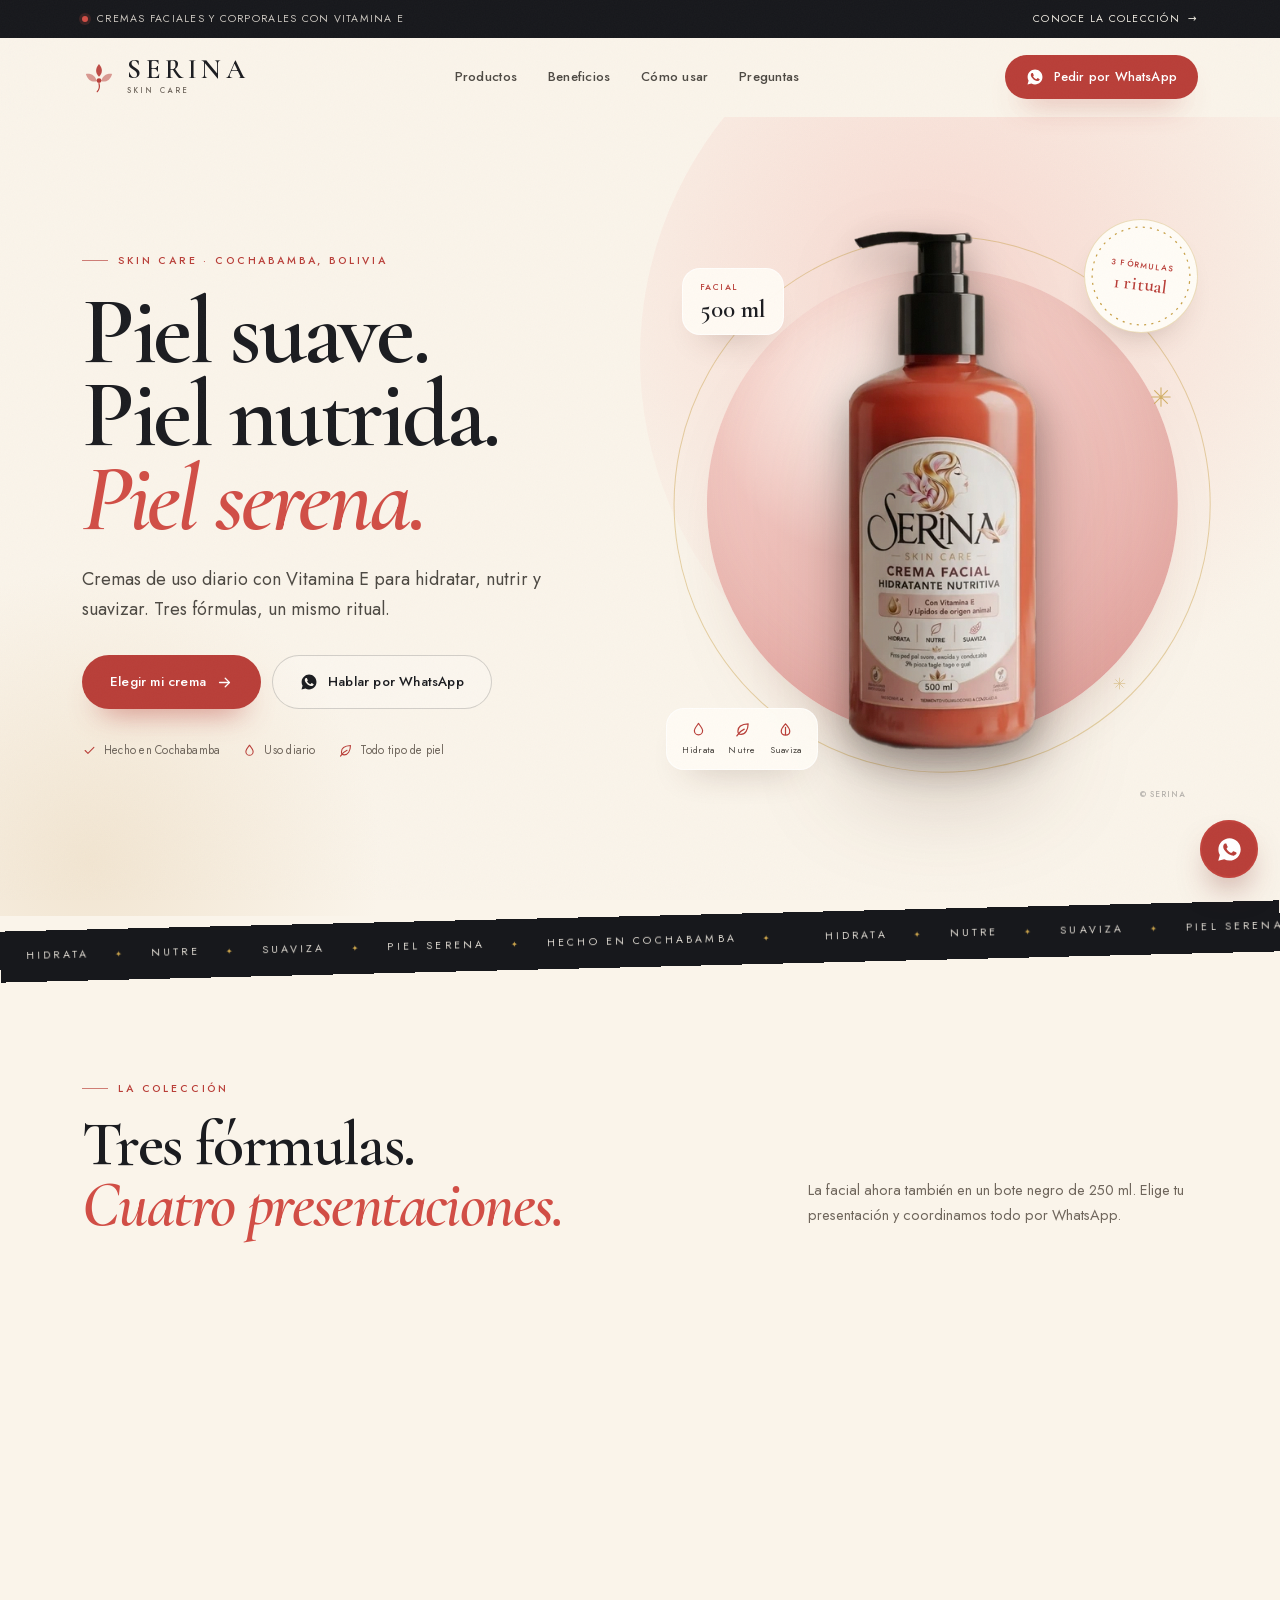
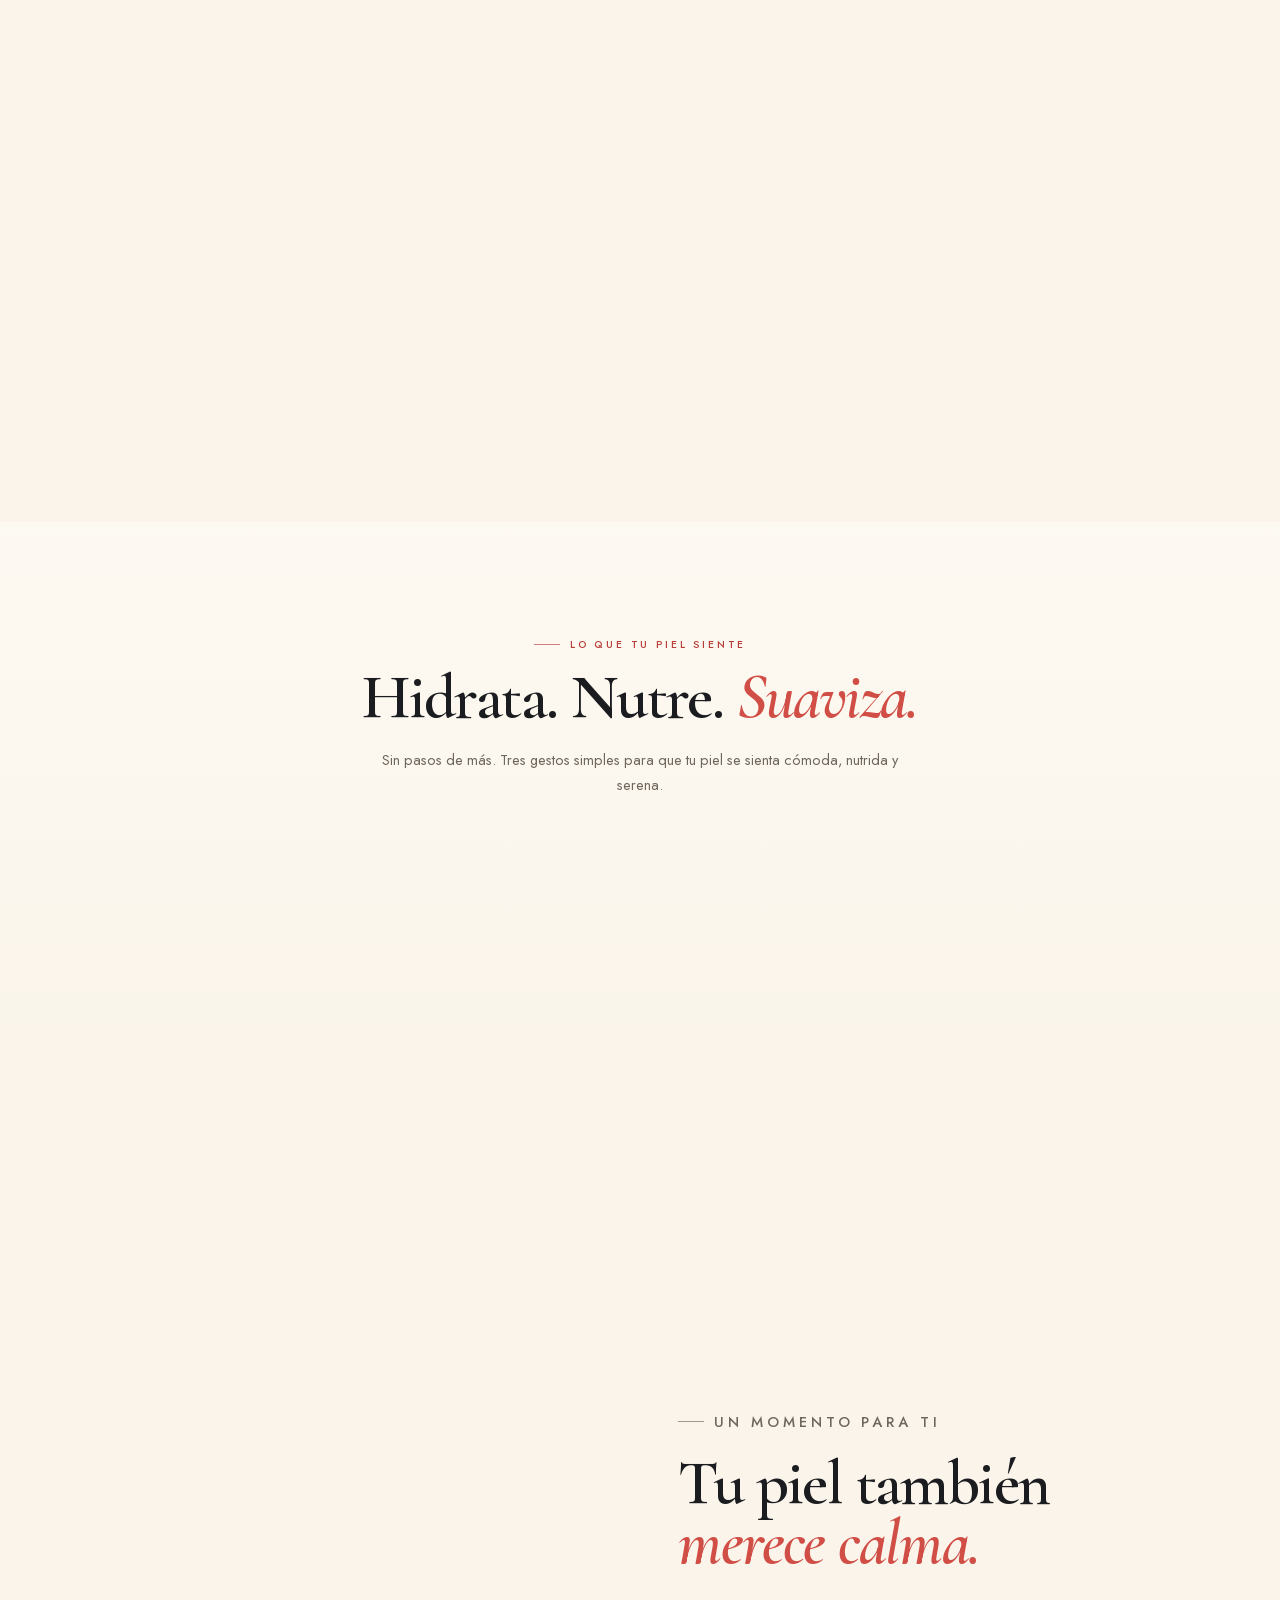
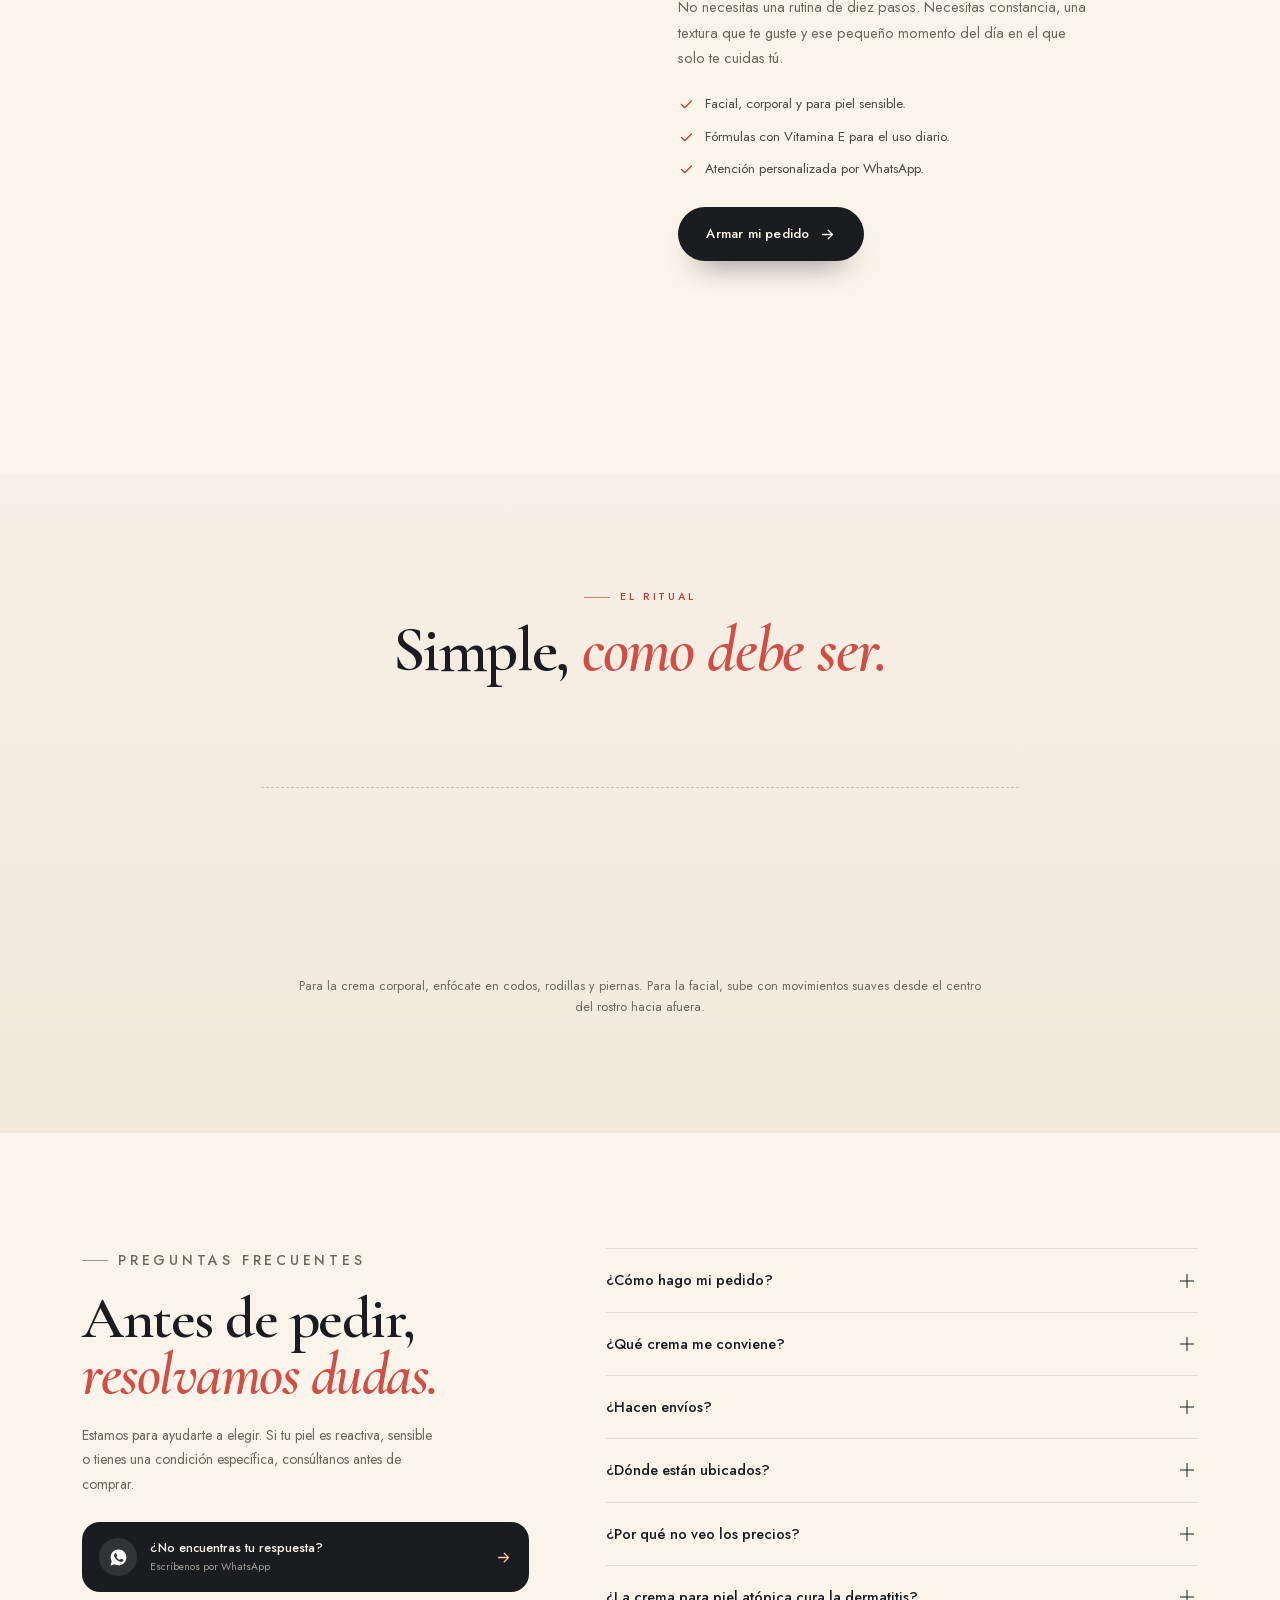
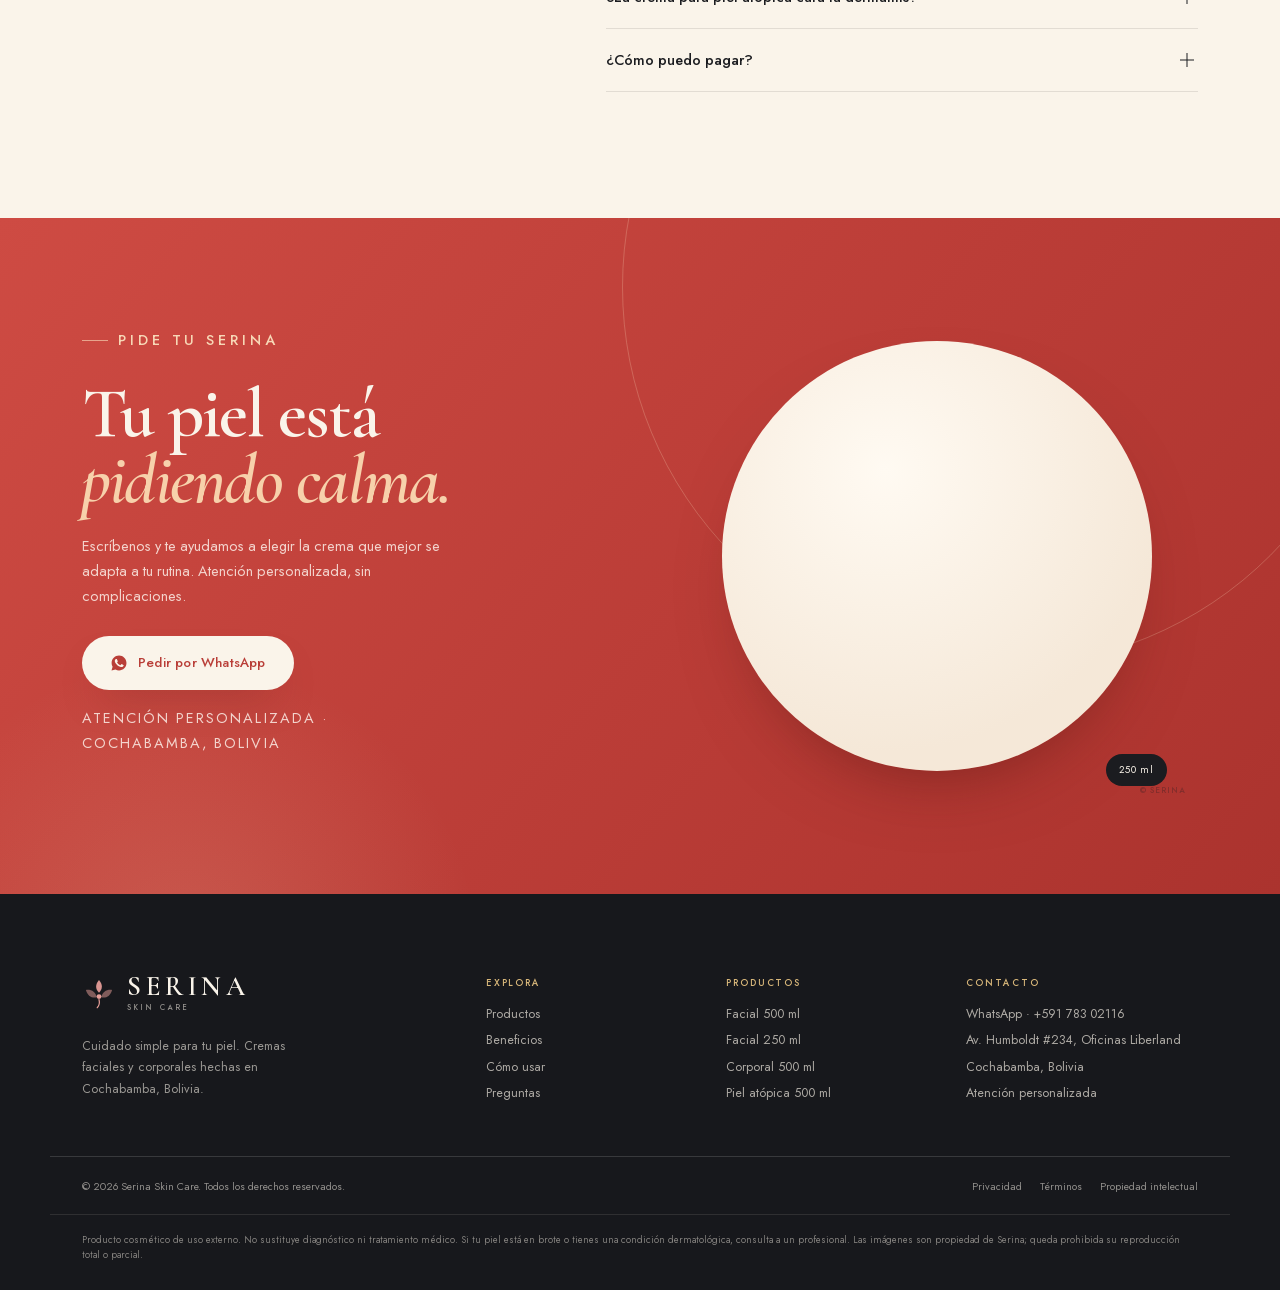
==== commit d9c25815: "Actualiza catálogo con nuevas fotos y presentación 250 ml" ====
--- a/index.html
+++ b/index.html
@@ -4,7 +4,7 @@
   <meta charset="utf-8">
   <meta name="viewport" content="width=device-width, initial-scale=1">
   <title>Serina Skin Care | Cremas faciales y corporales en Cochabamba</title>
-  <meta name="description" content="Cremas Serina: facial hidratante, corporal y facial para piel atópica. Fórmulas con Vitamina E para hidratar, nutrir y suavizar. Pide por WhatsApp en Cochabamba, Bolivia.">
+  <meta name="description" content="Cremas Serina: facial 500 ml, facial 250 ml en bote negro, corporal 500 ml y facial para piel atópica. Fórmulas con Vitamina E. Pide por WhatsApp en Cochabamba, Bolivia.">
   <meta name="theme-color" content="#faf4ea">
   <meta name="color-scheme" content="light">
   <meta name="author" content="Serina Skin Care">
@@ -20,13 +20,13 @@
   <link rel="preload" href="assets/fonts/CormorantGaramond-600.woff2" as="font" type="font/woff2" crossorigin>
   <link rel="preload" href="assets/fonts/CormorantGaramond-600-italic.woff2" as="font" type="font/woff2" crossorigin>
   <link rel="preload" href="assets/fonts/Jost-400.woff2" as="font" type="font/woff2" crossorigin>
-  <link rel="preload" as="image" href="assets/img/products/facial-1500.webp" imagesrcset="assets/img/products/facial-750.webp 347w, assets/img/products/facial-1500.webp 597w" imagesizes="(max-width: 720px) 60vw, 300px">
+  <link rel="preload" as="image" href="assets/img/products/facial-1500.webp" imagesrcset="assets/img/products/facial-750.webp 347w, assets/img/products/facial-1500.webp 536w" imagesizes="(max-width: 720px) 70vw, 300px">
   <link rel="stylesheet" href="assets/css/styles.css">
   <meta property="og:type" content="website">
   <meta property="og:site_name" content="Serina Skin Care">
   <meta property="og:locale" content="es_BO">
   <meta property="og:title" content="Serina Skin Care | Piel suave. Piel nutrida. Piel serena.">
-  <meta property="og:description" content="Cremas faciales y corporales con Vitamina E. Hidrata, nutre y suaviza. Pide por WhatsApp.">
+  <meta property="og:description" content="Cremas faciales y corporales con Vitamina E. Facial 500 ml y 250 ml, corporal 500 ml. Pide por WhatsApp.">
   <meta property="og:url" content="https://serina.bo/">
   <meta property="og:image" content="https://serina.bo/assets/img/og-image.jpg">
   <meta property="og:image:width" content="1200">
@@ -34,7 +34,7 @@
   <meta property="og:image:alt" content="Crema facial Serina y el mensaje Piel suave, piel nutrida, piel serena">
   <meta name="twitter:card" content="summary_large_image">
   <meta name="twitter:title" content="Serina Skin Care | Piel suave. Piel nutrida. Piel serena.">
-  <meta name="twitter:description" content="Cremas faciales y corporales con Vitamina E. Pide por WhatsApp.">
+  <meta name="twitter:description" content="Cremas faciales y corporales con Vitamina E. Facial 500 ml y 250 ml. Pide por WhatsApp.">
   <meta name="twitter:image" content="https://serina.bo/assets/img/og-image.jpg">
 </head>
 <body>
@@ -92,7 +92,7 @@
         <div class="hero-copy">
           <p class="eyebrow"><span class="eyebrow-line" aria-hidden="true"></span> Skin care · Cochabamba, Bolivia</p>
           <h1>Piel suave.<br>Piel nutrida.<br><em>Piel serena.</em></h1>
-          <p class="lead">Cremas de uso diario con Vitamina E para hidratar, nutrir y suavizar. Tres fórmulas, un mismo ritual de calma.</p>
+          <p class="lead">Cremas de uso diario con Vitamina E para hidratar, nutrir y suavizar. Tres fórmulas, un mismo ritual.</p>
           <div class="hero-actions">
             <a class="btn btn-primary" href="#productos">Elegir mi crema
               <span class="icon icon-arrow" aria-hidden="true"><svg viewBox="0 0 24 24" fill="none" stroke="currentColor" stroke-width="1.8" stroke-linecap="round" stroke-linejoin="round"><path d="M5 12h13"/><path d="m13 6 6 6-6 6"/></svg></span>
@@ -113,7 +113,7 @@
           <div class="hero-blob" aria-hidden="true"></div>
           <div class="hero-ring" aria-hidden="true"></div>
           <div class="hero-stage img-protect" data-protect>
-            <img src="assets/img/products/facial-1500.webp" srcset="assets/img/products/facial-750.webp 347w, assets/img/products/facial-1500.webp 597w" sizes="(max-width: 720px) 60vw, 300px" width="597" height="1291" alt="Crema facial Serina Hidratante Nutritiva de 500 ml con bomba negra" fetchpriority="high" draggable="false">
+            <img src="assets/img/products/facial-1500.webp" srcset="assets/img/products/facial-750.webp 347w, assets/img/products/facial-1500.webp 536w" sizes="(max-width: 720px) 70vw, 300px" width="536" height="1158" alt="Crema facial Serina Hidratante Nutritiva de 500 ml con bomba negra" fetchpriority="high" draggable="false">
             <span class="watermark" aria-hidden="true">© Serina</span>
           </div>
           <div class="float-card float-size">
@@ -148,9 +148,9 @@
         <div class="section-head">
           <div>
             <p class="eyebrow"><span class="eyebrow-line" aria-hidden="true"></span> La colección</p>
-            <h2>Tres fórmulas.<br><em>Un mismo ritual.</em></h2>
-          </div>
-          <p class="section-lead">Elige la textura que tu piel necesita. Todas nuestras cremas están pensadas para el uso diario y se piden directo por WhatsApp.</p>
+            <h2>Tres fórmulas.<br><em>Cuatro presentaciones.</em></h2>
+          </div>
+          <p class="section-lead">La facial ahora también en un bote negro de 250 ml. Elige tu presentación y coordinamos todo por WhatsApp.</p>
         </div>
 
         <div class="product-grid">
@@ -161,7 +161,7 @@
             </div>
             <div class="card-stage img-protect" data-protect>
               <span class="stage-circle" aria-hidden="true"></span>
-              <img src="assets/img/products/facial-1500.webp" srcset="assets/img/products/facial-750.webp 347w, assets/img/products/facial-1500.webp 597w" sizes="(max-width: 700px) 45vw, 170px" width="597" height="1291" alt="Crema facial Serina Hidratante Nutritiva 500 ml" loading="lazy" decoding="async" draggable="false">
+              <img src="assets/img/products/facial-1500.webp" srcset="assets/img/products/facial-750.webp 347w, assets/img/products/facial-1500.webp 536w" sizes="(max-width: 700px) 80vw, (max-width: 980px) 60vw, (max-width: 1280px) 40vw, 260px" width="536" height="1158" alt="Crema facial Serina Hidratante Nutritiva 500 ml" loading="lazy" decoding="async" draggable="false">
               <span class="watermark" aria-hidden="true">© Serina</span>
             </div>
             <div class="card-body">
@@ -179,25 +179,50 @@
             </div>
           </article>
 
+          <article class="product-card card-black reveal">
+            <div class="card-top">
+              <span class="tag">Facial · 250 ml</span>
+              <span class="card-num" aria-hidden="true">02</span>
+            </div>
+            <div class="card-stage img-protect" data-protect>
+              <span class="stage-circle" aria-hidden="true"></span>
+              <img src="assets/img/products/facial-250-1500.webp" srcset="assets/img/products/facial-250-750.webp 369w, assets/img/products/facial-250-1500.webp 533w" sizes="(max-width: 700px) 80vw, (max-width: 980px) 60vw, (max-width: 1280px) 40vw, 260px" width="533" height="1082" alt="Crema facial Serina Hidratante Nutritiva 250 ml en bote negro" loading="lazy" decoding="async" draggable="false">
+              <span class="watermark" aria-hidden="true">© Serina</span>
+            </div>
+            <div class="card-body">
+              <p class="card-kicker">Bote negro · Formato compacto</p>
+              <h3>Facial 250 ml</h3>
+              <p class="card-size">250 ml</p>
+              <p class="card-desc">La misma hidratación nutritiva en un formato práctico para llevar. Tu ritual también en tamaño compacto.</p>
+              <ul class="chips" aria-label="Beneficios">
+                <li>Hidrata</li><li>Nutre</li><li>Suaviza</li>
+              </ul>
+              <a class="btn btn-card" href="https://wa.me/59178302116" data-wa data-wa-msg="Hola Serina, quiero pedir la Crema Facial Hidratante Nutritiva de 250 ml en bote negro.">Pedir esta crema
+                <span class="icon icon-arrow" aria-hidden="true"><svg viewBox="0 0 24 24" fill="none" stroke="currentColor" stroke-width="1.8" stroke-linecap="round" stroke-linejoin="round"><path d="M5 12h13"/><path d="m13 6 6 6-6 6"/></svg></span>
+              </a>
+              <p class="card-note">Precio y stock por WhatsApp</p>
+            </div>
+          </article>
+
           <article class="product-card card-corporal reveal">
             <div class="card-top">
               <span class="tag">Corporal</span>
-              <span class="card-num" aria-hidden="true">02</span>
+              <span class="card-num" aria-hidden="true">03</span>
             </div>
             <div class="card-stage img-protect" data-protect>
               <span class="stage-circle" aria-hidden="true"></span>
-              <img src="assets/img/products/corporal-1500.webp" srcset="assets/img/products/corporal-750.webp 347w, assets/img/products/corporal-1500.webp 597w" sizes="(max-width: 700px) 45vw, 170px" width="597" height="1290" alt="Crema corporal Serina Hidratante Nutritiva 200 ml en bote negro" loading="lazy" decoding="async" draggable="false">
+              <img src="assets/img/products/corporal-1500.webp" srcset="assets/img/products/corporal-750.webp 374w, assets/img/products/corporal-1500.webp 453w" sizes="(max-width: 700px) 80vw, (max-width: 980px) 60vw, (max-width: 1280px) 40vw, 260px" width="453" height="909" alt="Crema corporal Serina Hidratante Nutritiva 500 ml" loading="lazy" decoding="async" draggable="false">
               <span class="watermark" aria-hidden="true">© Serina</span>
             </div>
             <div class="card-body">
-              <p class="card-kicker">Bote negro · 200 ml</p>
+              <p class="card-kicker">Hidratante · Nutritiva</p>
               <h3>Crema corporal</h3>
-              <p class="card-size">200 ml</p>
-              <p class="card-desc">Nutrición ligera para brazos, piernas y todo el cuerpo. El paso que tu piel espera después de la ducha.</p>
+              <p class="card-size">500 ml</p>
+              <p class="card-desc">Nutrición y suavidad para brazos, piernas y todo el cuerpo. El paso que tu piel espera después de la ducha.</p>
               <ul class="chips" aria-label="Beneficios">
                 <li>Hidrata</li><li>Nutre</li><li>Suaviza</li>
               </ul>
-              <a class="btn btn-card" href="https://wa.me/59178302116" data-wa data-wa-msg="Hola Serina, quiero pedir la Crema Corporal Hidratante Nutritiva de 200 ml.">Pedir esta crema
+              <a class="btn btn-card" href="https://wa.me/59178302116" data-wa data-wa-msg="Hola Serina, quiero pedir la Crema Corporal Hidratante Nutritiva de 500 ml.">Pedir esta crema
                 <span class="icon icon-arrow" aria-hidden="true"><svg viewBox="0 0 24 24" fill="none" stroke="currentColor" stroke-width="1.8" stroke-linecap="round" stroke-linejoin="round"><path d="M5 12h13"/><path d="m13 6 6 6-6 6"/></svg></span>
               </a>
               <p class="card-note">Precio y stock por WhatsApp</p>
@@ -207,11 +232,11 @@
           <article class="product-card card-atopic reveal">
             <div class="card-top">
               <span class="tag">Piel sensible</span>
-              <span class="card-num" aria-hidden="true">03</span>
+              <span class="card-num" aria-hidden="true">04</span>
             </div>
             <div class="card-stage img-protect" data-protect>
               <span class="stage-circle" aria-hidden="true"></span>
-              <img src="assets/img/products/atopic-1500.webp" srcset="assets/img/products/atopic-750.webp 347w, assets/img/products/atopic-1500.webp 597w" sizes="(max-width: 700px) 45vw, 170px" width="597" height="1291" alt="Crema facial Serina para piel atópica 500 ml" loading="lazy" decoding="async" draggable="false">
+              <img src="assets/img/products/atopic-1500.webp" srcset="assets/img/products/atopic-750.webp 347w, assets/img/products/atopic-1500.webp 536w" sizes="(max-width: 700px) 80vw, (max-width: 980px) 60vw, (max-width: 1280px) 40vw, 260px" width="536" height="1158" alt="Crema facial Serina para piel atópica 500 ml" loading="lazy" decoding="async" draggable="false">
               <span class="watermark" aria-hidden="true">© Serina</span>
             </div>
             <div class="card-body">
@@ -341,7 +366,7 @@
           </details>
           <details>
             <summary>¿Qué crema me conviene?<span class="faq-plus" aria-hidden="true"></span></summary>
-            <p>Si buscas hidratación diaria para el rostro, empieza por la facial de 500 ml. Para el cuerpo, la corporal de 200 ml. Si tu piel es sensible o con tendencia atópica, la facial para piel atópica es la opción pensada para ti.</p>
+            <p>Si buscas hidratación diaria para el rostro, elige la facial de 500 ml o la de 250 ml si prefieres un formato compacto. Para el cuerpo, la corporal de 500 ml. Si tu piel es sensible o con tendencia atópica, la facial para piel atópica de 500 ml es la opción pensada para ti.</p>
           </details>
           <details>
             <summary>¿Hacen envíos?<span class="faq-plus" aria-hidden="true"></span></summary>
@@ -381,9 +406,9 @@
         </div>
         <div class="final-media img-protect" data-protect>
           <div class="final-circle" aria-hidden="true"></div>
-          <img src="assets/img/products/facial-1500.webp" srcset="assets/img/products/facial-750.webp 347w, assets/img/products/facial-1500.webp 597w" sizes="(max-width: 900px) 50vw, 240px" width="597" height="1291" alt="Crema facial Serina de 500 ml" loading="lazy" decoding="async" draggable="false">
+          <img src="assets/img/products/facial-250-1500.webp" srcset="assets/img/products/facial-250-750.webp 369w, assets/img/products/facial-250-1500.webp 533w" sizes="(max-width: 900px) 55vw, 250px" width="533" height="1082" alt="Crema facial Serina de 250 ml en bote negro" loading="lazy" decoding="async" draggable="false">
           <span class="watermark" aria-hidden="true">© Serina</span>
-          <span class="final-tag">500 ml</span>
+          <span class="final-tag">250 ml</span>
         </div>
       </div>
     </section>
@@ -430,7 +455,8 @@
       <div class="footer-col">
         <h3>Productos</h3>
         <a href="#productos">Facial 500 ml</a>
-        <a href="#productos">Corporal 200 ml</a>
+        <a href="#productos">Facial 250 ml</a>
+        <a href="#productos">Corporal 500 ml</a>
         <a href="#productos">Piel atópica 500 ml</a>
       </div>
       <div class="footer-col">
--- a/assets/css/styles.css
+++ b/assets/css/styles.css
@@ -870,7 +870,7 @@
 
 .product-grid {
   display: grid;
-  grid-template-columns: repeat(3, minmax(0, 1fr));
+  grid-template-columns: repeat(4, minmax(0, 1fr));
   gap: 22px;
 }
 
@@ -902,6 +902,10 @@
 
 .card-atopic {
   background: linear-gradient(155deg, #e9efe3 0%, #dce7d5 100%);
+}
+
+.card-black {
+  background: linear-gradient(155deg, #e9e4dc 0%, #ded6cb 100%);
 }
 
 .card-top {
@@ -967,6 +971,10 @@
   background: rgba(255, 252, 246, 0.3);
 }
 
+.card-black .stage-circle {
+  background: rgba(255, 252, 246, 0.28);
+}
+
 .card-stage img {
   position: relative;
   z-index: 1;
@@ -1565,7 +1573,7 @@
   position: relative;
   z-index: 2;
   width: auto;
-  height: 540px;
+  height: 500px;
   max-width: 100%;
   filter: drop-shadow(0 30px 30px rgba(70, 25, 18, 0.28));
 }
@@ -1930,6 +1938,12 @@
 }
 
 /* Responsive */
+@media (max-width: 1279px) {
+  .product-grid {
+    grid-template-columns: repeat(2, minmax(0, 1fr));
+  }
+}
+
 @media (max-width: 1080px) {
   .hero-visual {
     min-height: 570px;
@@ -2447,6 +2461,39 @@
   }
 }
 
+@media (min-width: 1280px) {
+  .product-card {
+    min-height: 640px;
+    padding: 20px;
+  }
+
+  .card-stage {
+    height: 320px;
+  }
+
+  .card-stage img {
+    height: 312px;
+  }
+
+  .stage-circle {
+    width: 238px;
+  }
+
+  .card-body h3,
+  .card-atopic .card-body h3 {
+    font-size: 30px;
+  }
+
+  .card-desc {
+    font-size: 12.5px;
+  }
+
+  .chips li {
+    padding: 5px 8px;
+    font-size: 8.5px;
+  }
+}
+
 @media (prefers-reduced-motion: reduce) {
   html {
     scroll-behavior: auto;
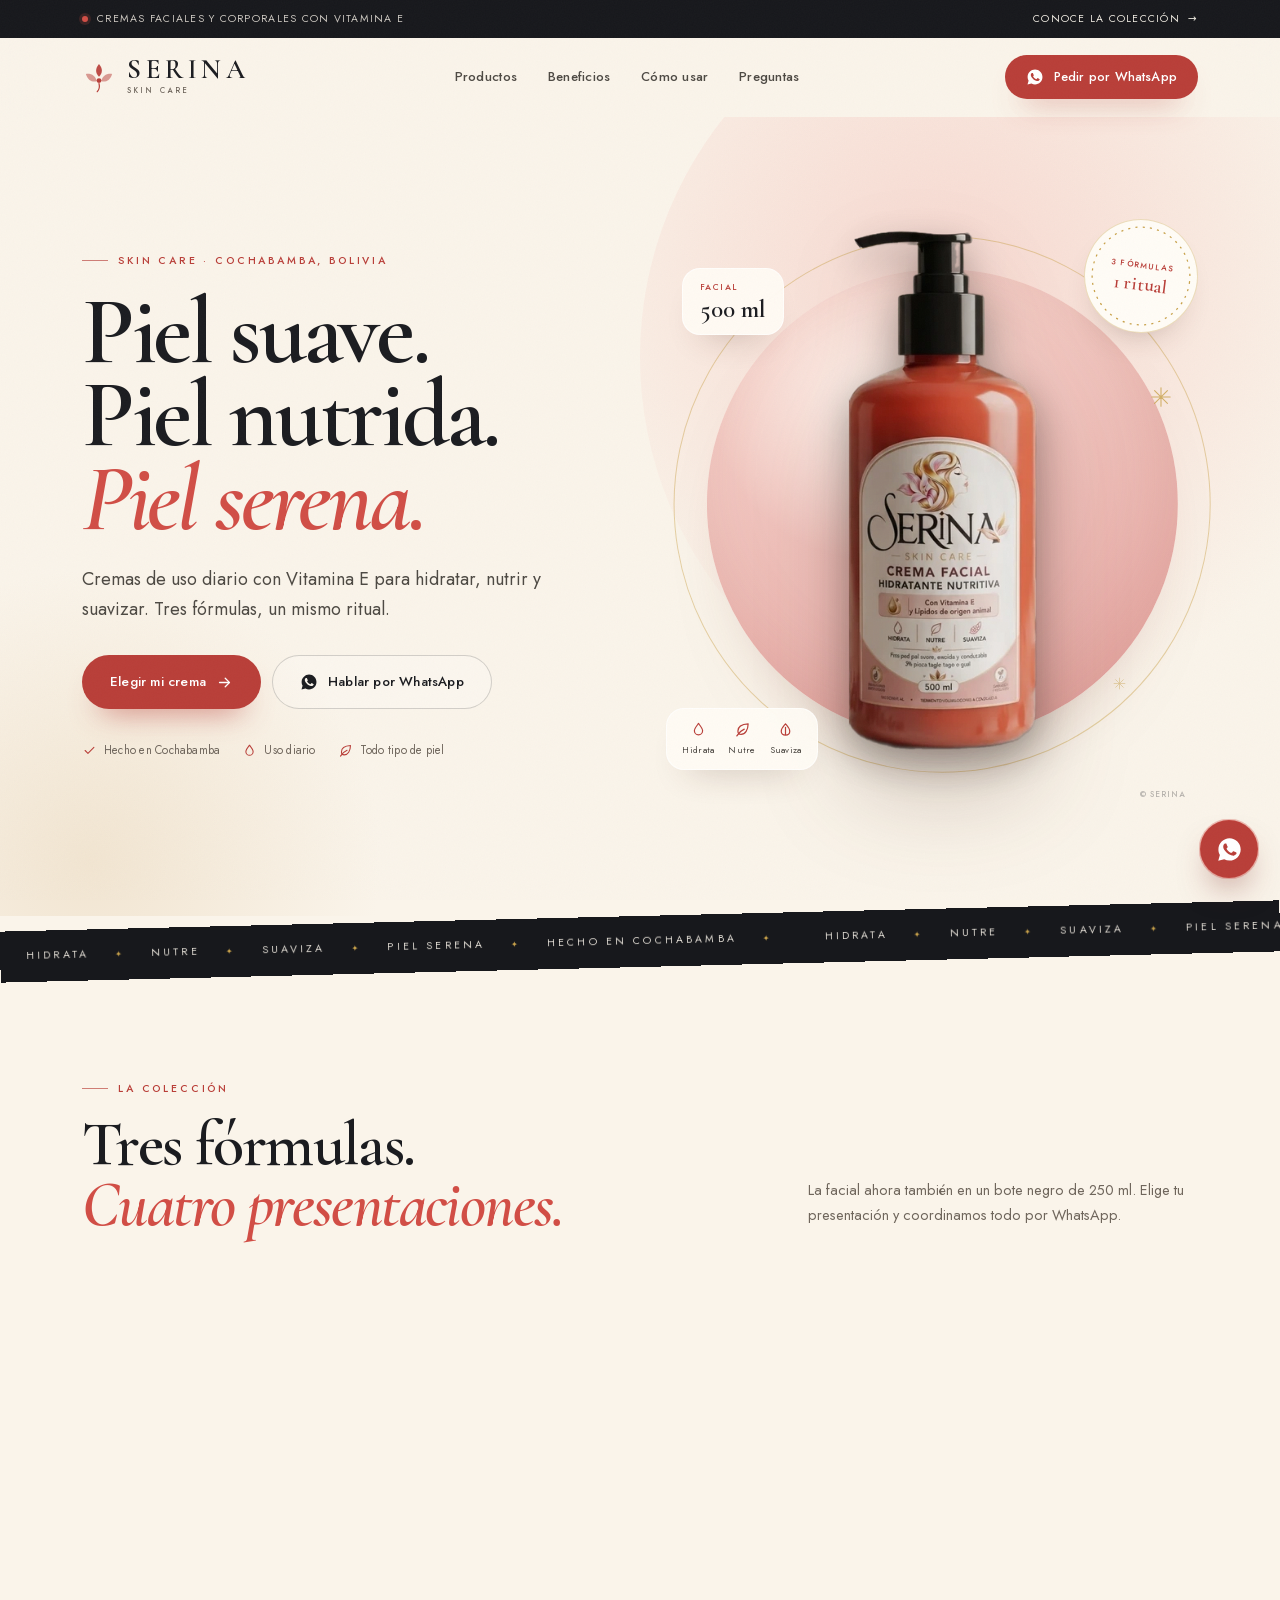
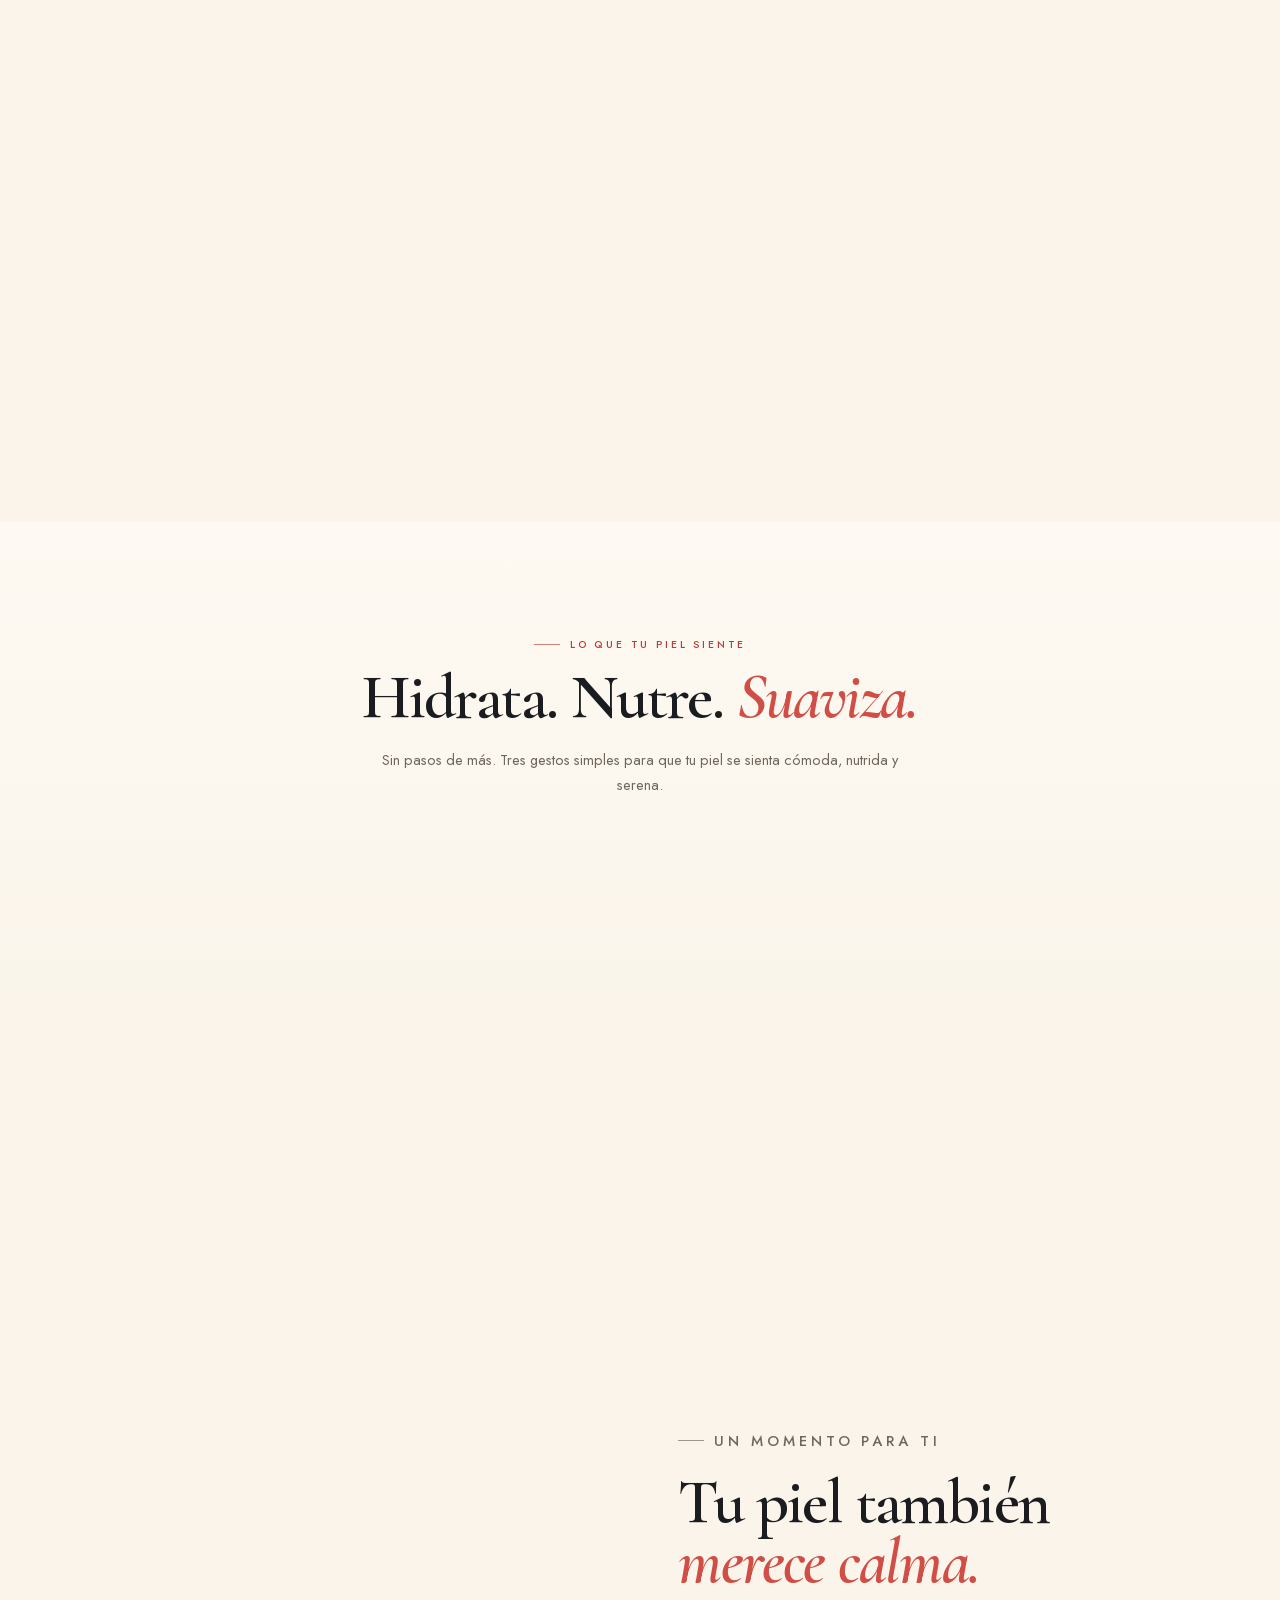
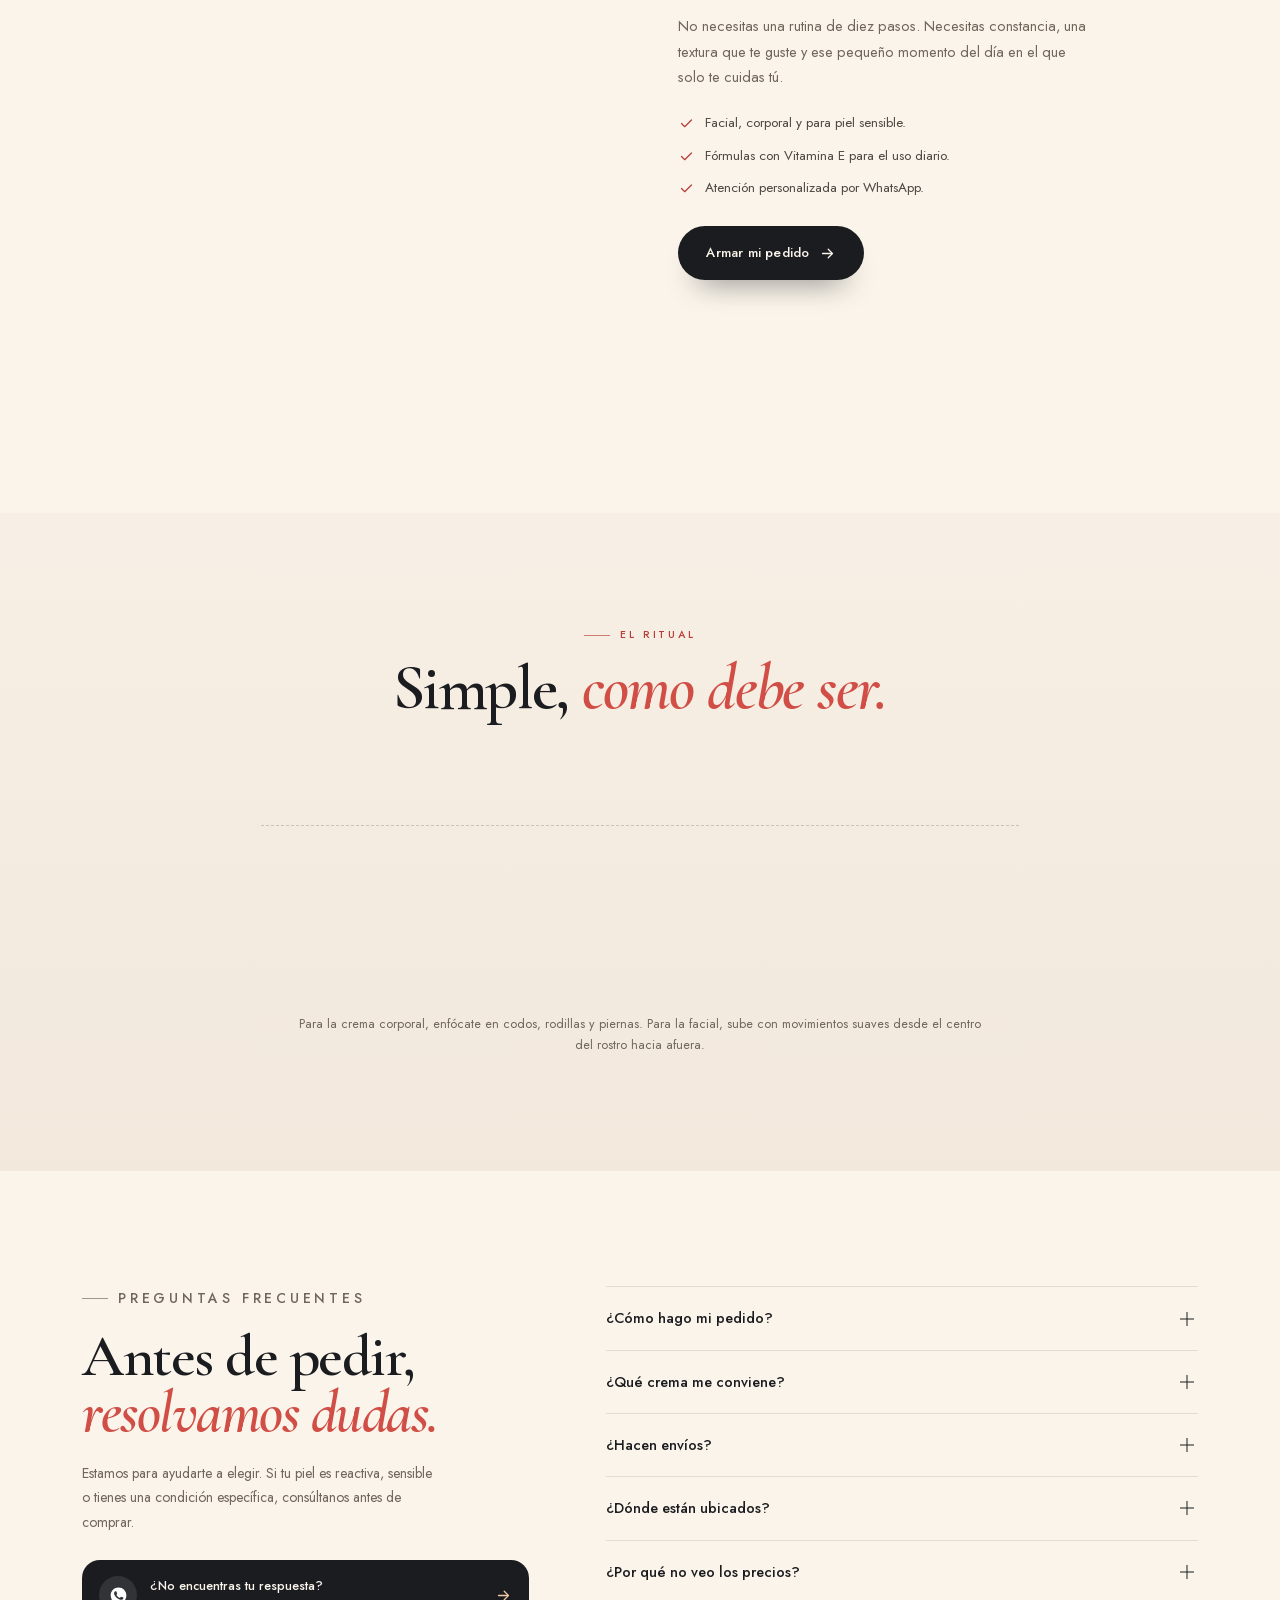
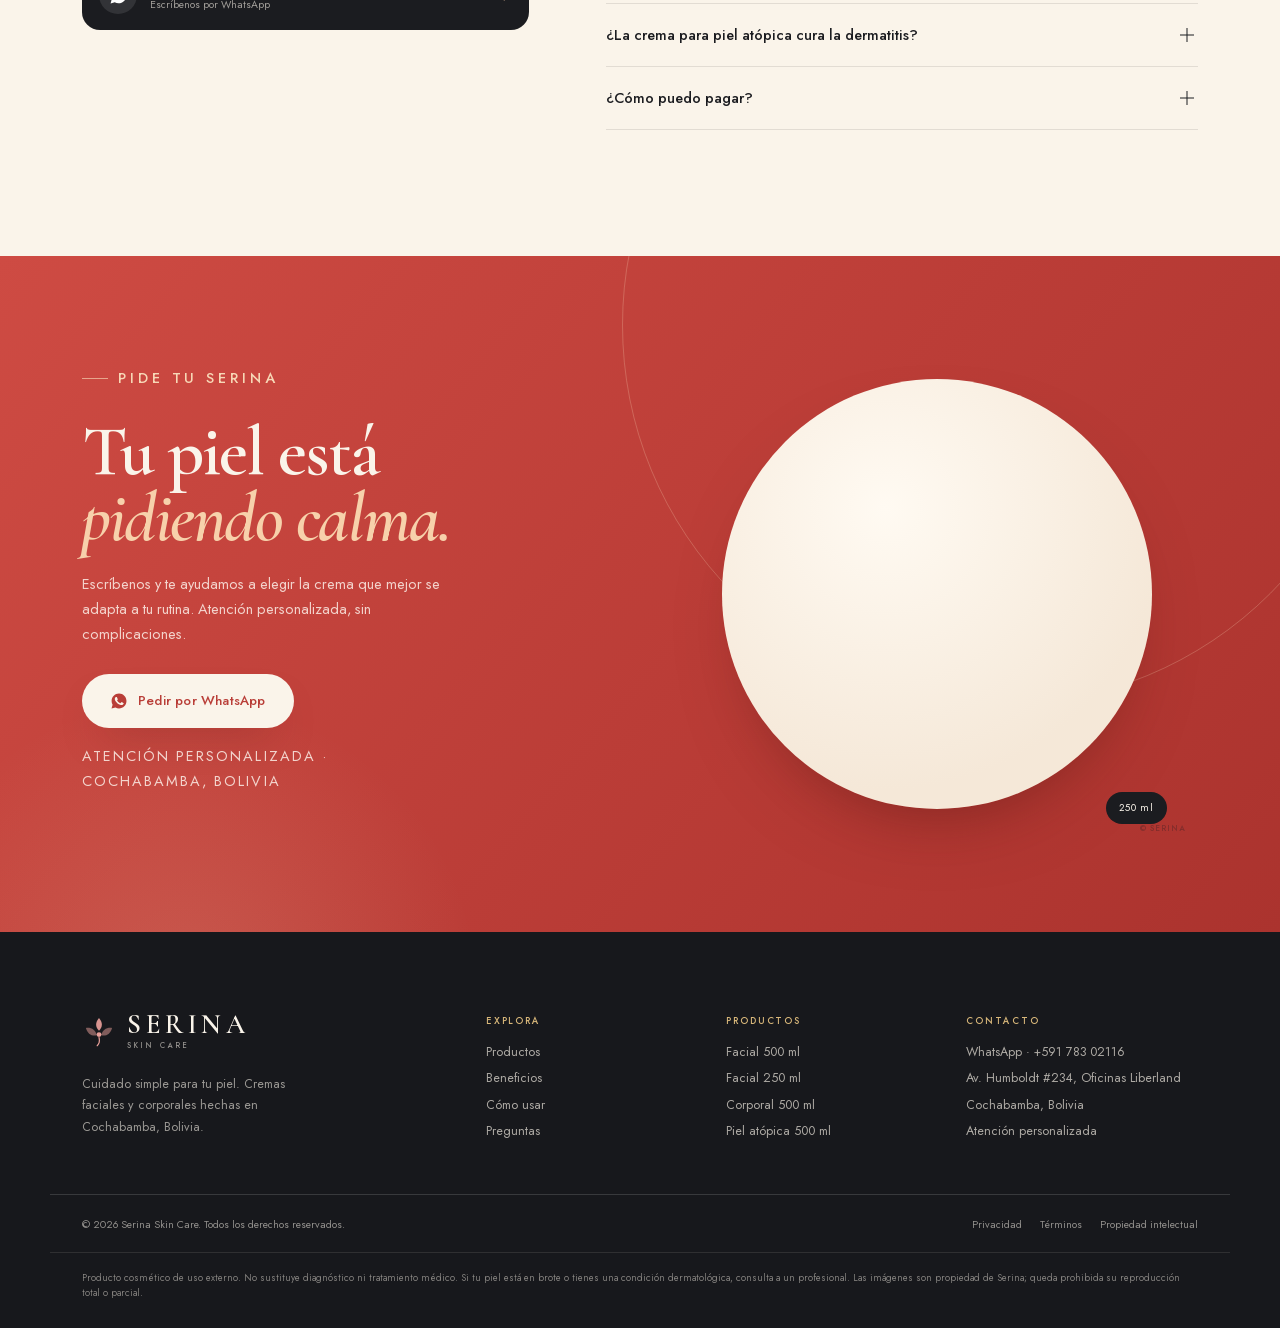
==== commit 78a50717: "Agrega carrusel de imagenes en la seccion ritual" ====
--- a/index.html
+++ b/index.html
@@ -295,13 +295,54 @@
 
     <section class="section ritual" id="ritual">
       <div class="container split">
-        <div class="split-media img-protect reveal" data-protect>
-          <img src="assets/img/lifestyle-1200.webp" srcset="assets/img/lifestyle-800.webp 800w, assets/img/lifestyle-1200.webp 1126w" sizes="(max-width: 900px) 100vw, 560px" width="1126" height="1407" alt="Crema Serina en una mesa de madera junto a una planta" loading="lazy" decoding="async" draggable="false">
-          <span class="watermark" aria-hidden="true">© Serina</span>
-          <div class="media-badge">
-            <span>Hecho en</span>
-            <strong>Cochabamba</strong>
-            <span>Bolivia</span>
+        <div class="carousel-wrap reveal" data-carousel data-protect role="group" aria-roledescription="carrusel" aria-label="Galería de cremas Serina" tabindex="0">
+          <div class="carousel-viewport">
+            <div class="carousel-track">
+          <figure class="carousel-slide is-active" role="group" aria-roledescription="diapositiva" aria-label="1 de 6">
+            <img class="carousel-backdrop" src="assets/img/carousel/carousel-negra-2.webp" alt="" aria-hidden="true" decoding="async" draggable="false">
+            <img class="carousel-img" src="assets/img/carousel/carousel-negra-2.webp" width="518" height="753" alt="Modelo junto a la crema facial Serina en bote negro" decoding="async" draggable="false">
+          </figure>
+          <figure class="carousel-slide" role="group" aria-roledescription="diapositiva" aria-label="2 de 6" aria-hidden="true">
+            <img class="carousel-backdrop" src="assets/img/carousel/carousel-negra-1.webp" alt="" aria-hidden="true" decoding="async" draggable="false">
+            <img class="carousel-img" src="assets/img/carousel/carousel-negra-1.webp" width="1024" height="772" alt="Crema facial Serina Hidratante Nutritiva 250 ml en bote negro" decoding="async" draggable="false">
+          </figure>
+          <figure class="carousel-slide" role="group" aria-roledescription="diapositiva" aria-label="3 de 6" aria-hidden="true">
+            <img class="carousel-backdrop" src="assets/img/carousel/carousel-negra-3.webp" alt="" aria-hidden="true" decoding="async" draggable="false">
+            <img class="carousel-img" src="assets/img/carousel/carousel-negra-3.webp" width="492" height="686" alt="Crema facial Serina en bote negro con Vitamina E" decoding="async" draggable="false">
+          </figure>
+          <figure class="carousel-slide" role="group" aria-roledescription="diapositiva" aria-label="4 de 6" aria-hidden="true">
+            <img class="carousel-backdrop" src="assets/img/carousel/carousel-corporal-2.webp" alt="" aria-hidden="true" decoding="async" draggable="false">
+            <img class="carousel-img" src="assets/img/carousel/carousel-corporal-2.webp" width="581" height="603" alt="Modelo junto a la crema corporal Serina" decoding="async" draggable="false">
+          </figure>
+          <figure class="carousel-slide" role="group" aria-roledescription="diapositiva" aria-label="5 de 6" aria-hidden="true">
+            <img class="carousel-backdrop" src="assets/img/carousel/carousel-corporal-1.webp" alt="" aria-hidden="true" decoding="async" draggable="false">
+            <img class="carousel-img" src="assets/img/carousel/carousel-corporal-1.webp" width="715" height="1199" alt="Crema corporal Serina Hidratante Nutritiva 500 ml" decoding="async" draggable="false">
+          </figure>
+          <figure class="carousel-slide" role="group" aria-roledescription="diapositiva" aria-label="6 de 6" aria-hidden="true">
+            <img class="carousel-backdrop" src="assets/img/carousel/carousel-corporal-3.webp" alt="" aria-hidden="true" decoding="async" draggable="false">
+            <img class="carousel-img" src="assets/img/carousel/carousel-corporal-3.webp" width="576" height="582" alt="Crema corporal Serina con Vitamina E y lípidos nutritivos" decoding="async" draggable="false">
+          </figure>
+            </div>
+            <button class="carousel-btn carousel-prev" type="button" aria-label="Imagen anterior">
+              <svg viewBox="0 0 24 24" fill="none" stroke="currentColor" stroke-width="1.8" stroke-linecap="round" stroke-linejoin="round" aria-hidden="true"><path d="M19 12H6"/><path d="m11 6-7 6 7 6"/></svg>
+            </button>
+            <button class="carousel-btn carousel-next" type="button" aria-label="Imagen siguiente">
+              <svg viewBox="0 0 24 24" fill="none" stroke="currentColor" stroke-width="1.8" stroke-linecap="round" stroke-linejoin="round" aria-hidden="true"><path d="M5 12h13"/><path d="m13 6 6 6-6 6"/></svg>
+            </button>
+            <span class="watermark" aria-hidden="true">© Serina</span>
+          </div>
+          <div class="carousel-footer">
+            <span class="carousel-caption"><span class="caption-dot" aria-hidden="true"></span> Hecho en Cochabamba</span>
+            <div class="carousel-dots" role="group" aria-label="Seleccionar imagen">
+              <button class="carousel-dot is-active" type="button" aria-label="Ir a la imagen 1" aria-current="true"></button><button class="carousel-dot" type="button" aria-label="Ir a la imagen 2"></button><button class="carousel-dot" type="button" aria-label="Ir a la imagen 3"></button><button class="carousel-dot" type="button" aria-label="Ir a la imagen 4"></button><button class="carousel-dot" type="button" aria-label="Ir a la imagen 5"></button><button class="carousel-dot" type="button" aria-label="Ir a la imagen 6"></button>
+            </div>
+            <div class="carousel-meta">
+              <span class="carousel-count" aria-live="polite">1 / 6</span>
+              <button class="carousel-play" type="button" aria-label="Pausar carrusel">
+                <svg class="icon-pause" viewBox="0 0 24 24" fill="currentColor" aria-hidden="true"><rect x="7" y="5" width="3.5" height="14" rx="1"/><rect x="13.5" y="5" width="3.5" height="14" rx="1"/></svg>
+                <svg class="icon-play" viewBox="0 0 24 24" fill="currentColor" aria-hidden="true" hidden><path d="M8 5.5v13l11-6.5-11-6.5Z"/></svg>
+              </button>
+            </div>
           </div>
         </div>
         <div class="split-copy">
--- a/assets/css/styles.css
+++ b/assets/css/styles.css
@@ -2534,3 +2534,250 @@
     background: #fff;
   }
 }
+
+/* Carousel - ritual section */
+.carousel-wrap {
+  position: relative;
+  display: flex;
+  flex-direction: column;
+  gap: 12px;
+  min-width: 0;
+}
+
+.carousel-viewport {
+  position: relative;
+  aspect-ratio: 4 / 5;
+  overflow: hidden;
+  border-radius: var(--radius);
+  background: #e9dfd2;
+  box-shadow: var(--shadow);
+  outline-offset: 5px;
+}
+
+.carousel-track {
+  display: flex;
+  height: 100%;
+  transition: transform 0.7s cubic-bezier(0.2, 0.7, 0.2, 1);
+  will-change: transform;
+}
+
+.carousel-slide {
+  position: relative;
+  display: grid;
+  flex: 0 0 100%;
+  place-items: center;
+  height: 100%;
+  overflow: hidden;
+}
+
+.carousel-backdrop {
+  position: absolute;
+  inset: -12%;
+  width: 124%;
+  height: 124%;
+  object-fit: cover;
+  filter: blur(28px) saturate(0.9);
+  opacity: 0.55;
+  transform: scale(1.05);
+}
+
+.carousel-slide::after {
+  content: "";
+  position: absolute;
+  inset: 0;
+  z-index: 0;
+  background: linear-gradient(180deg, rgba(250, 244, 234, 0.18), rgba(250, 244, 234, 0.04));
+}
+
+.carousel-img {
+  position: absolute;
+  inset: 12px;
+  z-index: 1;
+  width: calc(100% - 24px);
+  height: calc(100% - 24px);
+  object-fit: contain;
+  filter: drop-shadow(0 22px 34px rgba(50, 30, 20, 0.22));
+}
+
+.carousel-btn {
+  position: absolute;
+  top: 50%;
+  z-index: 5;
+  display: grid;
+  place-items: center;
+  width: 38px;
+  height: 38px;
+  padding: 0;
+  border: 1px solid rgba(255, 255, 255, 0.68);
+  border-radius: 50%;
+  background: rgba(250, 244, 234, 0.82);
+  color: var(--ink);
+  cursor: pointer;
+  transform: translateY(-50%);
+  box-shadow: 0 10px 24px -14px rgba(50, 30, 20, 0.4);
+  backdrop-filter: blur(10px);
+  -webkit-backdrop-filter: blur(10px);
+  transition: background-color 0.2s ease, color 0.2s ease, transform 0.2s ease;
+}
+
+.carousel-btn:hover {
+  background: #fff;
+  color: var(--coral-deep);
+  transform: translateY(-50%) scale(1.05);
+}
+
+.carousel-btn svg {
+  width: 17px;
+  height: 17px;
+}
+
+.carousel-prev {
+  left: 14px;
+}
+
+.carousel-next {
+  right: 14px;
+}
+
+.carousel-viewport .watermark {
+  right: 14px;
+  bottom: 10px;
+  z-index: 3;
+  color: rgba(250, 244, 234, 0.65);
+  text-shadow: 0 1px 4px rgba(27, 28, 32, 0.4);
+}
+
+.carousel-footer {
+  display: flex;
+  align-items: center;
+  justify-content: space-between;
+  gap: 12px;
+  min-height: 26px;
+  padding: 0 3px;
+}
+
+.carousel-caption {
+  display: flex;
+  align-items: center;
+  gap: 7px;
+  color: var(--muted);
+  font-size: 8.5px;
+  font-weight: 500;
+  letter-spacing: 0.14em;
+  line-height: 1.2;
+  text-transform: uppercase;
+  white-space: nowrap;
+}
+
+.caption-dot {
+  width: 5px;
+  height: 5px;
+  border-radius: 50%;
+  background: var(--coral);
+  box-shadow: 0 0 0 3px rgba(209, 78, 70, 0.12);
+}
+
+.carousel-dots {
+  display: flex;
+  align-items: center;
+  gap: 5px;
+}
+
+.carousel-dot {
+  width: 6px;
+  height: 6px;
+  padding: 0;
+  border: 0;
+  border-radius: 999px;
+  background: rgba(27, 28, 32, 0.22);
+  cursor: pointer;
+  transition: width 0.3s ease, background-color 0.3s ease;
+}
+
+.carousel-dot.is-active {
+  width: 18px;
+  background: var(--coral-deep);
+}
+
+.carousel-meta {
+  display: flex;
+  align-items: center;
+  gap: 8px;
+}
+
+.carousel-count {
+  color: var(--muted);
+  font-size: 9.5px;
+  font-variant-numeric: tabular-nums;
+  letter-spacing: 0.06em;
+  white-space: nowrap;
+}
+
+.carousel-play {
+  display: grid;
+  place-items: center;
+  width: 25px;
+  height: 25px;
+  padding: 0;
+  border: 1px solid var(--line);
+  border-radius: 50%;
+  background: transparent;
+  color: var(--ink-soft);
+  cursor: pointer;
+  transition: border-color 0.2s ease, color 0.2s ease, background-color 0.2s ease;
+}
+
+.carousel-play:hover {
+  border-color: var(--coral-deep);
+  background: rgba(255, 252, 246, 0.5);
+  color: var(--coral-deep);
+}
+
+.carousel-play svg {
+  width: 11px;
+  height: 11px;
+}
+
+@media (max-width: 980px) {
+  .carousel-wrap {
+    width: 100%;
+    max-width: 560px;
+    margin: 0 auto;
+  }
+
+}
+
+@media (max-width: 420px) {
+  .carousel-caption {
+    font-size: 8px;
+    letter-spacing: 0.1em;
+  }
+
+  .carousel-dot {
+    width: 5px;
+    height: 5px;
+  }
+
+  .carousel-dot.is-active {
+    width: 14px;
+  }
+
+  .carousel-btn {
+    width: 34px;
+    height: 34px;
+  }
+
+  .carousel-prev {
+    left: 10px;
+  }
+
+  .carousel-next {
+    right: 10px;
+  }
+}
+
+@media (prefers-reduced-motion: reduce) {
+  .carousel-track {
+    transition: none;
+  }
+}
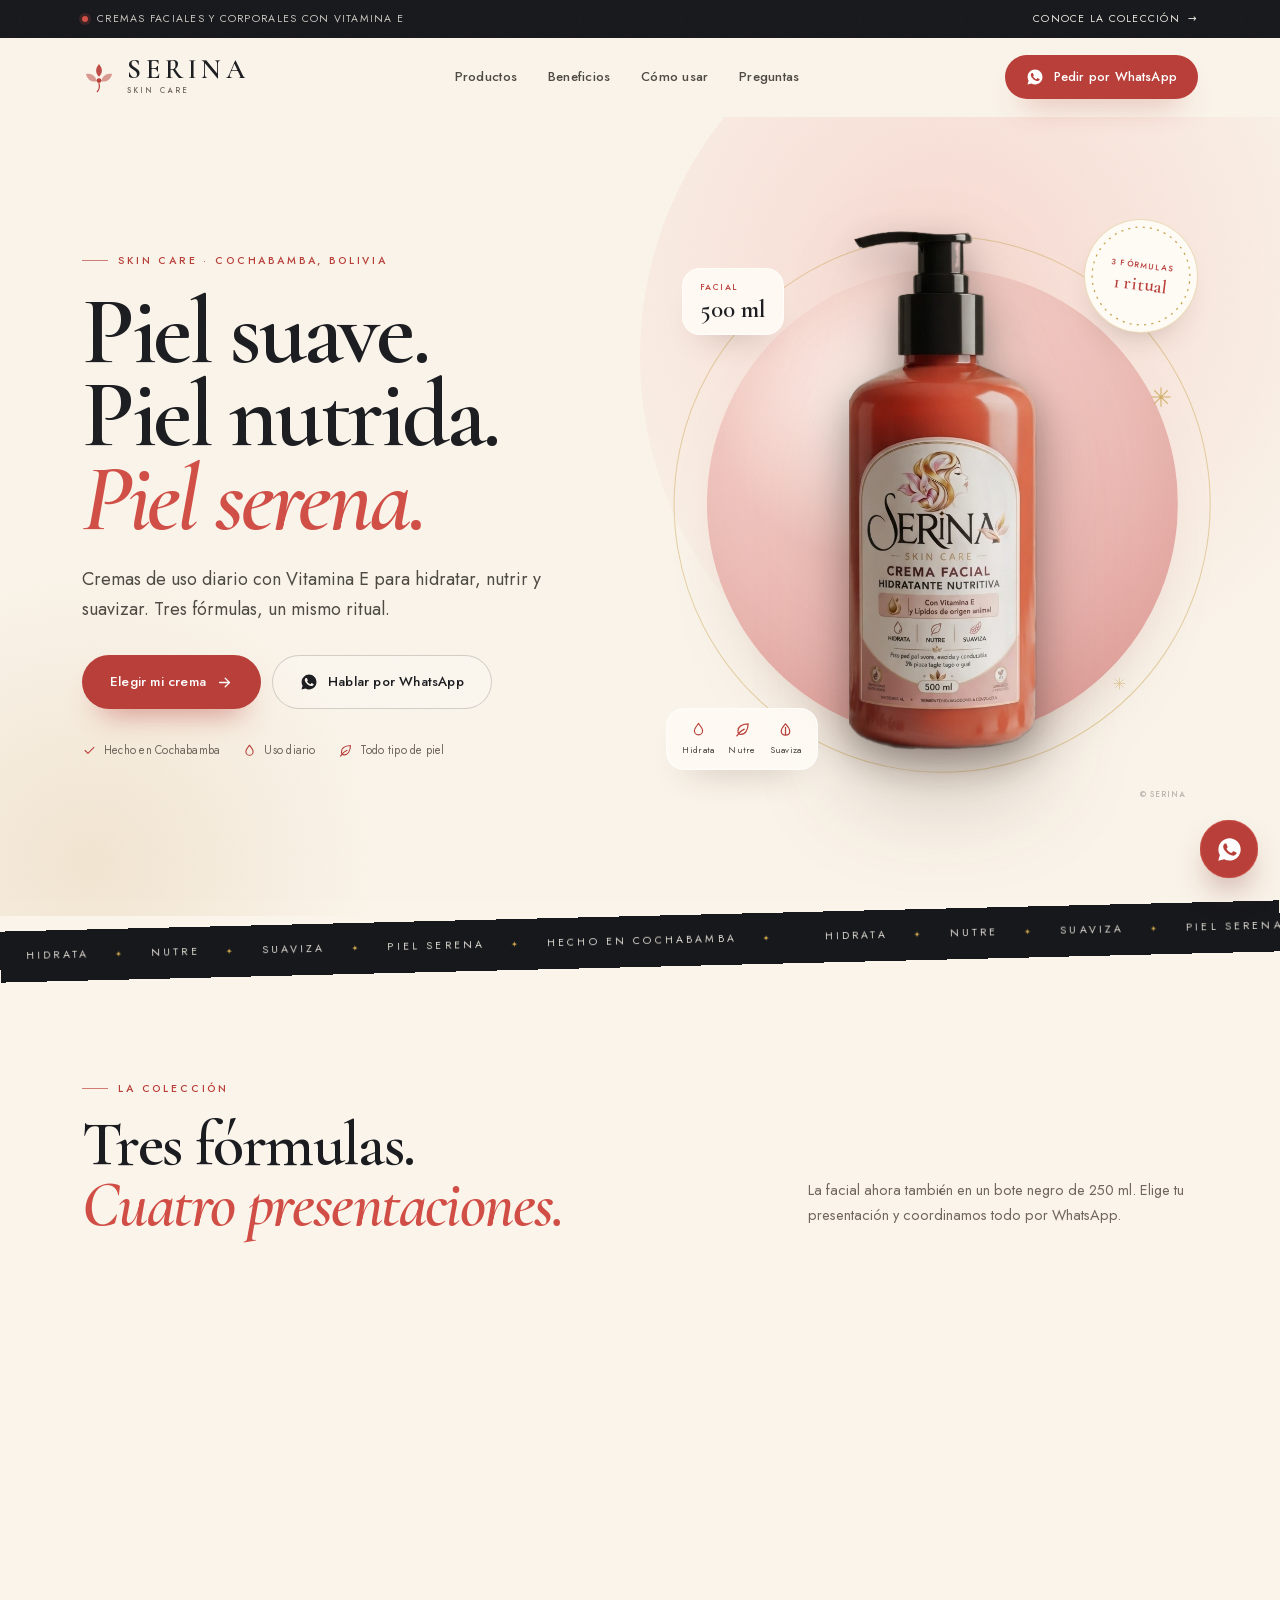
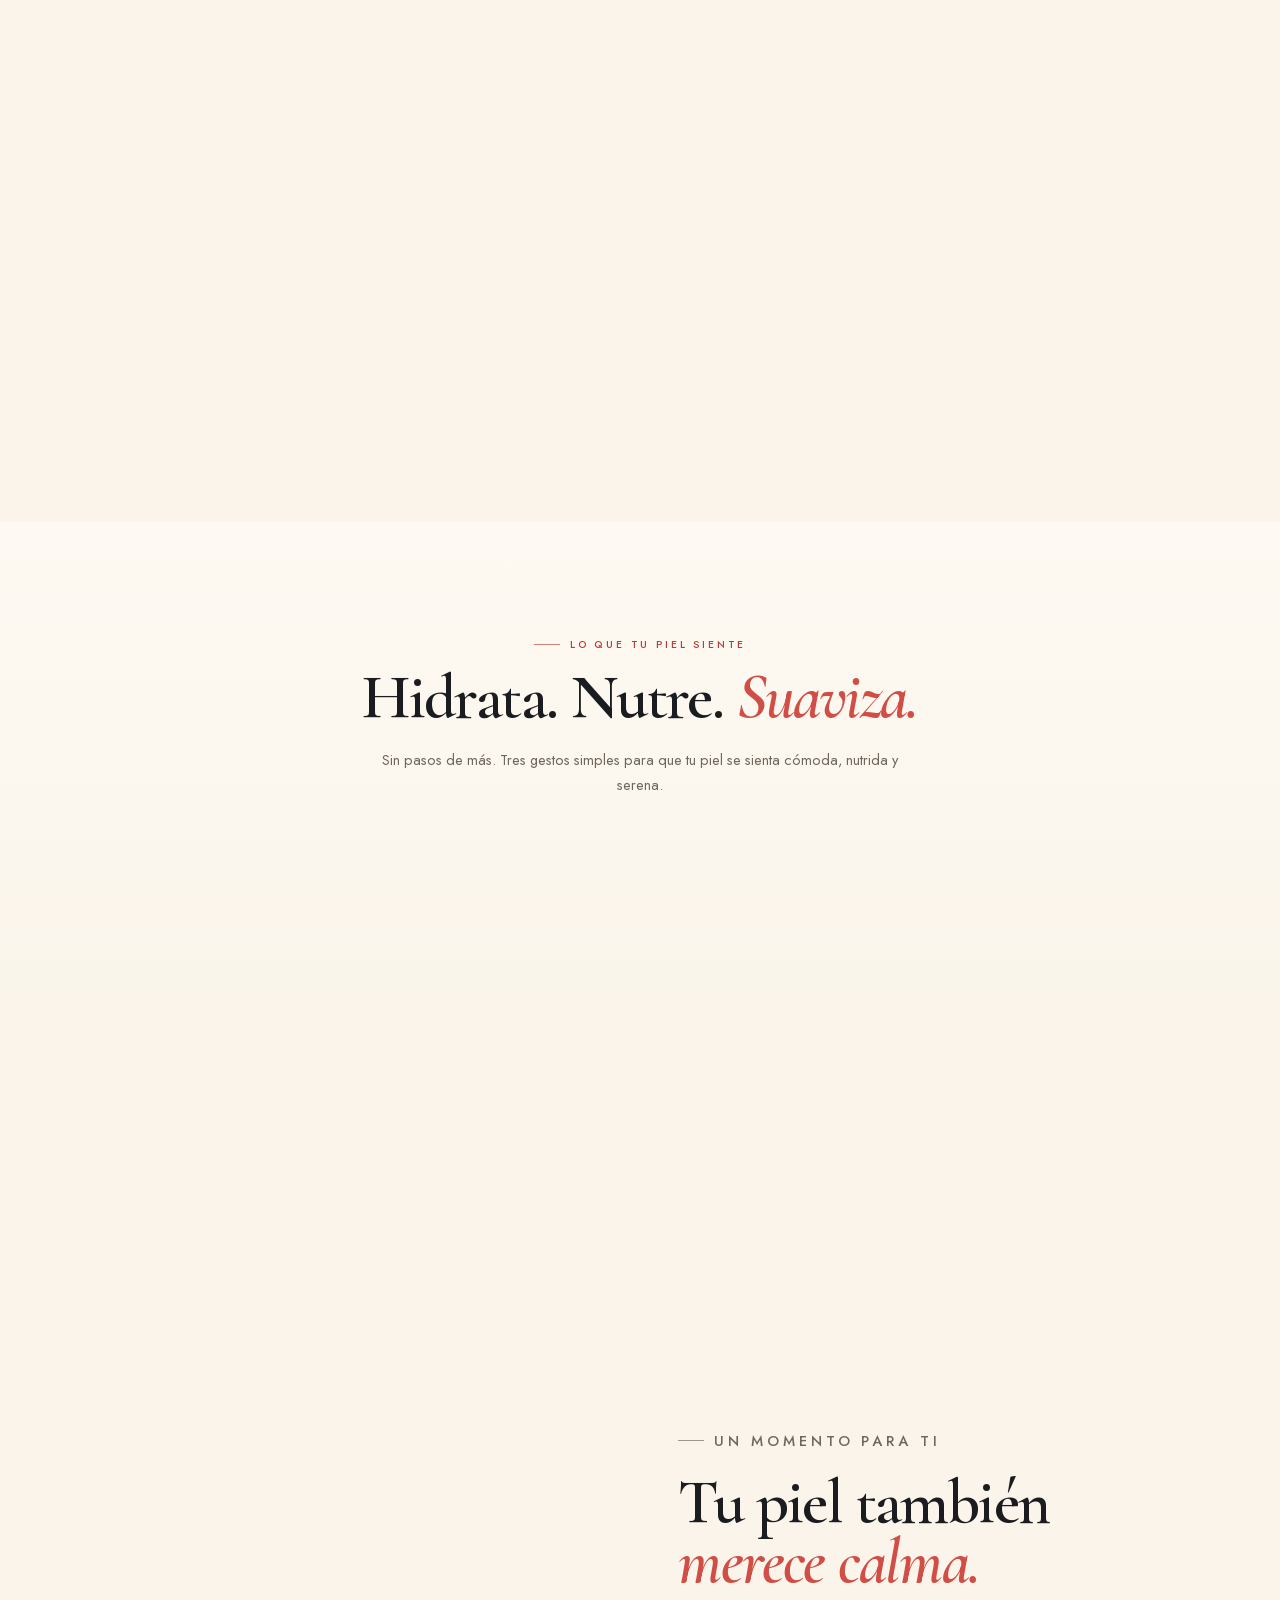
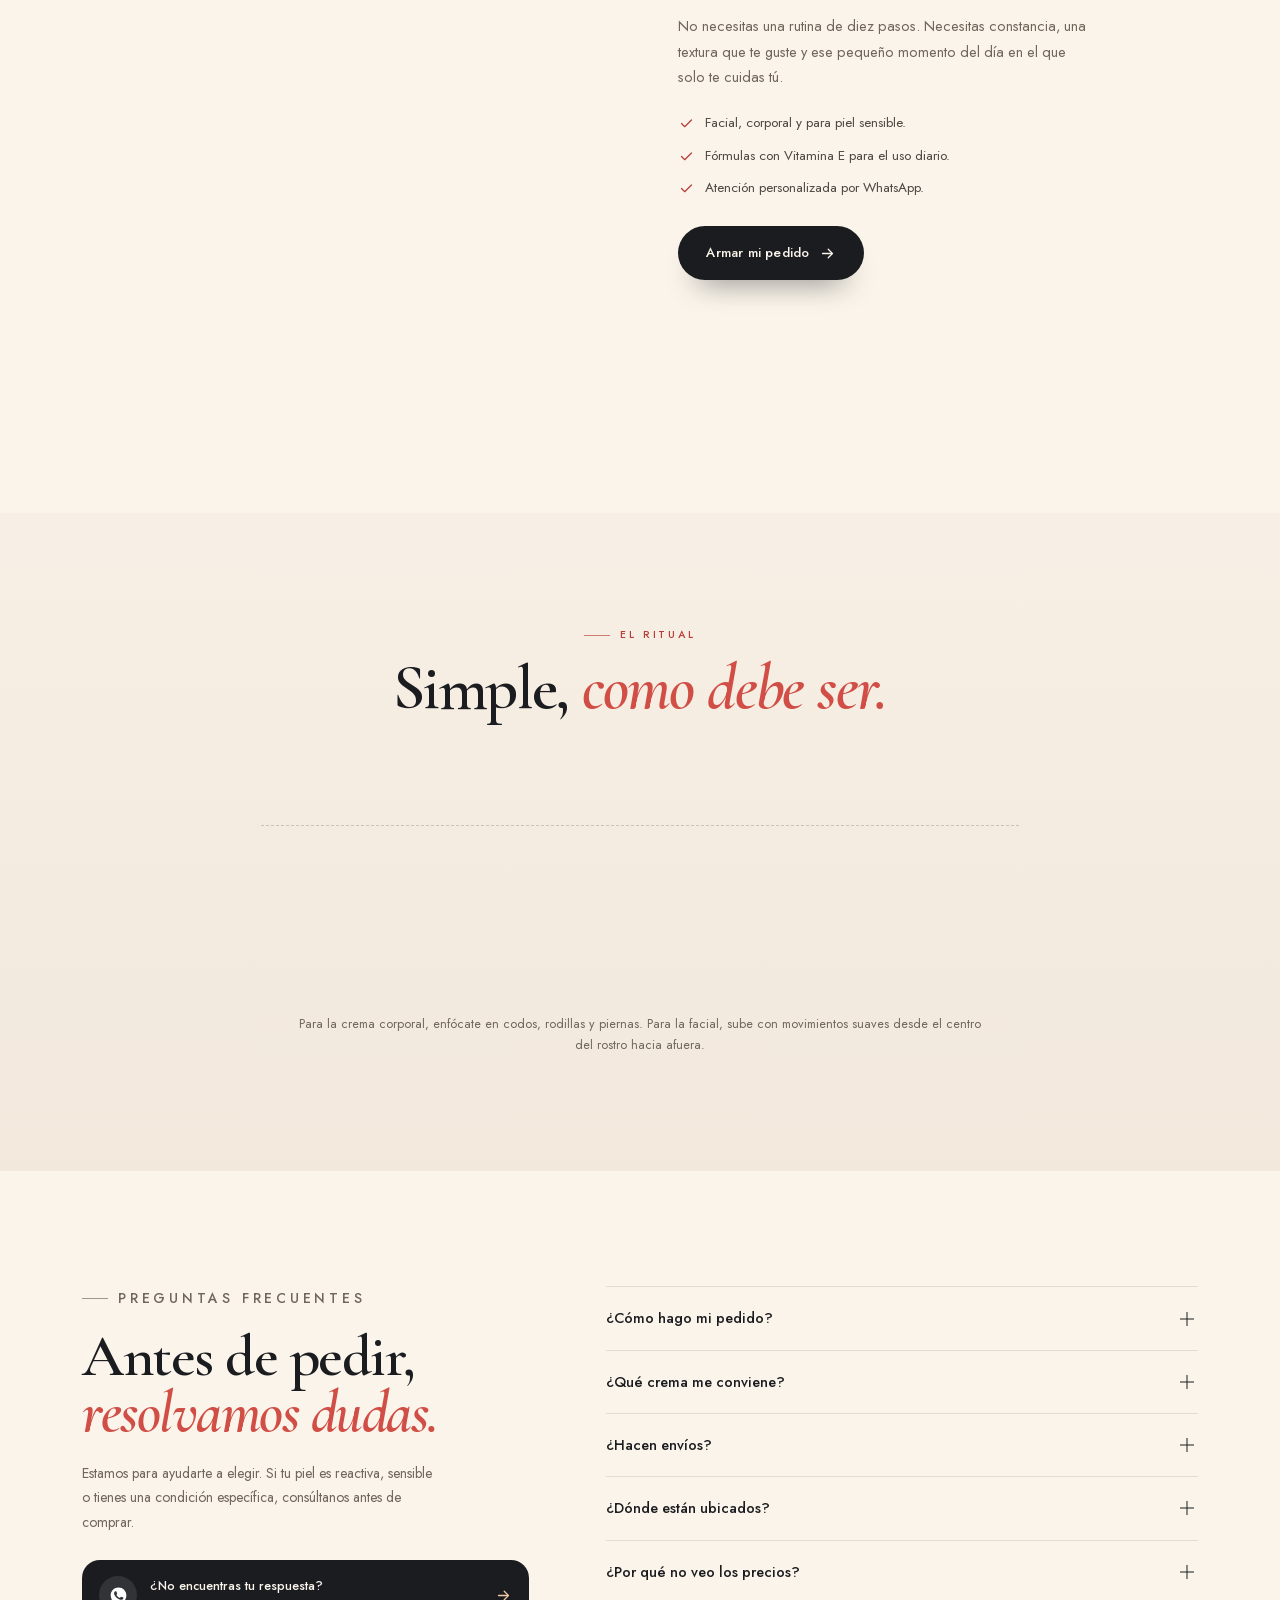
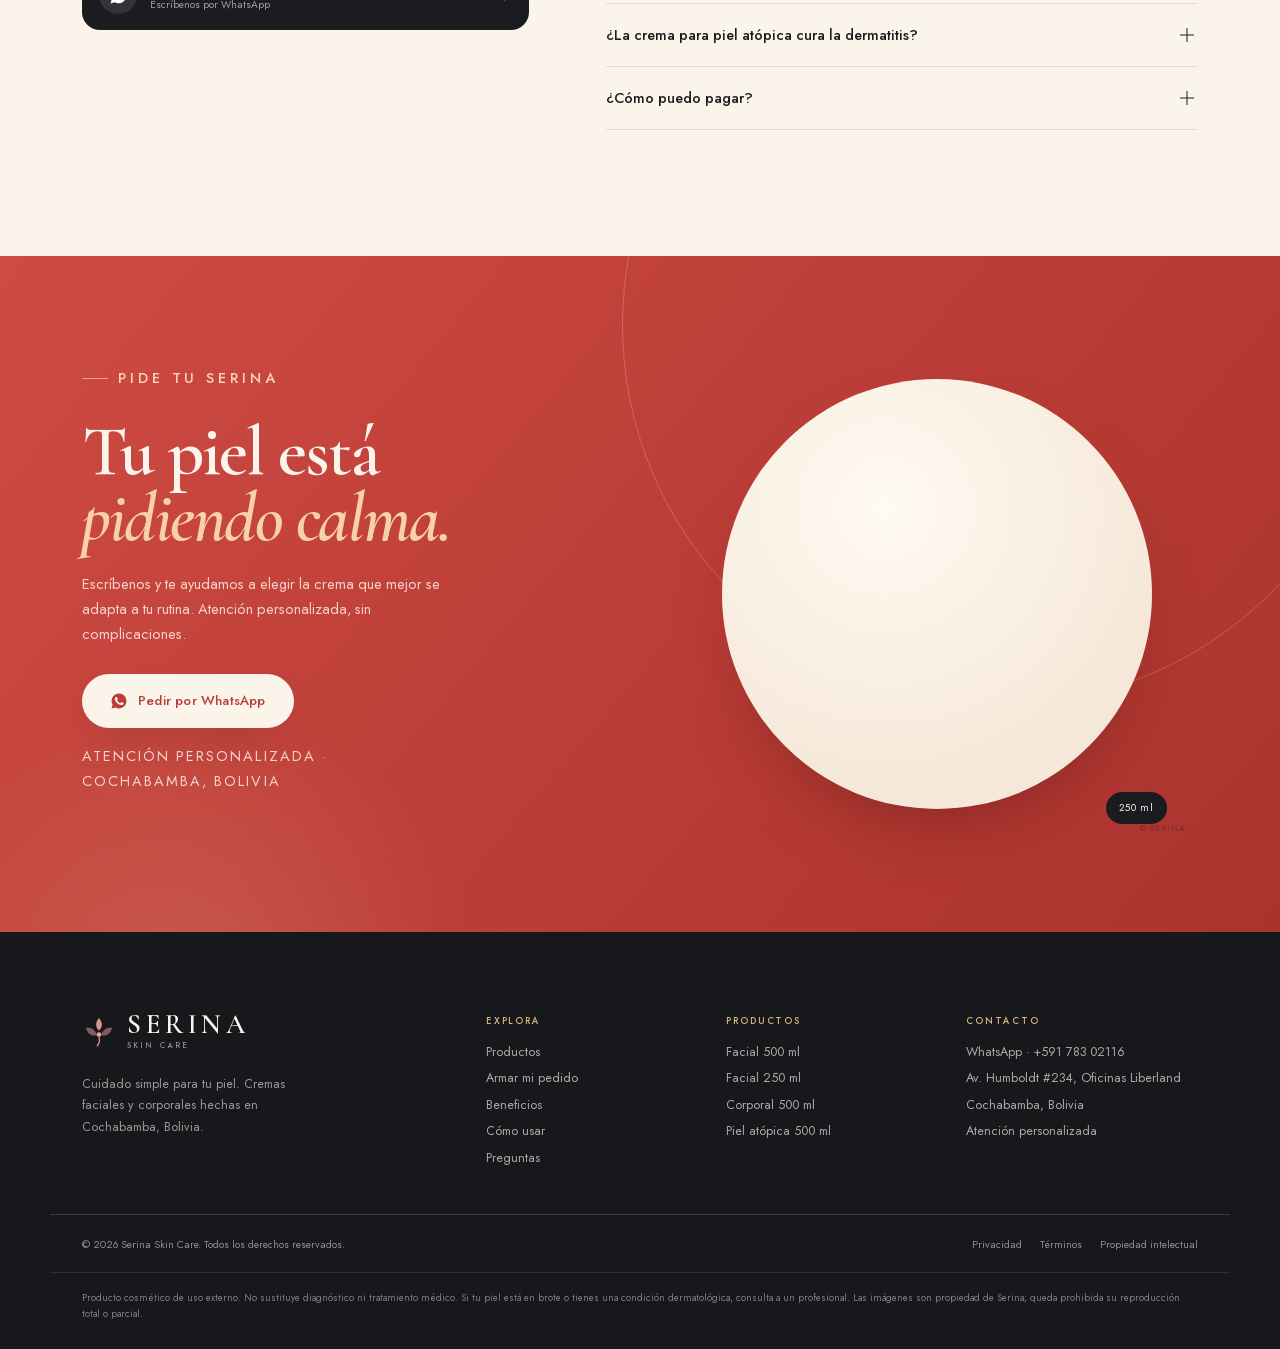
==== commit ac38977f: "Agrega pedido en linea con pago QR y comprobante por WhatsApp" ====
--- a/index.html
+++ b/index.html
@@ -165,17 +165,17 @@
               <span class="watermark" aria-hidden="true">© Serina</span>
             </div>
             <div class="card-body">
-              <p class="card-kicker">Hidratante · Nutritiva</p>
+              <p class="card-kicker">Con sebo de res purificado</p>
               <h3>Crema facial</h3>
               <p class="card-size">500 ml</p>
               <p class="card-desc">Hidratación y nutrición para el día a día. Una textura suave y cómoda para todo tipo de piel.</p>
               <ul class="chips" aria-label="Beneficios">
                 <li>Hidrata</li><li>Nutre</li><li>Suaviza</li>
               </ul>
-              <a class="btn btn-card" href="https://wa.me/59178302116" data-wa data-wa-msg="Hola Serina, quiero pedir la Crema Facial Hidratante Nutritiva de 500 ml.">Pedir esta crema
+              <a class="btn btn-card" href="pedido.html?add=facial500">Pedir esta crema
                 <span class="icon icon-arrow" aria-hidden="true"><svg viewBox="0 0 24 24" fill="none" stroke="currentColor" stroke-width="1.8" stroke-linecap="round" stroke-linejoin="round"><path d="M5 12h13"/><path d="m13 6 6 6-6 6"/></svg></span>
               </a>
-              <p class="card-note">Precio y stock por WhatsApp</p>
+              <p class="card-note">Pedido en línea · Pago con QR</p>
             </div>
           </article>
 
@@ -190,17 +190,17 @@
               <span class="watermark" aria-hidden="true">© Serina</span>
             </div>
             <div class="card-body">
-              <p class="card-kicker">Bote negro · Formato compacto</p>
+              <p class="card-kicker">Bote negro · Sebo de res</p>
               <h3>Facial 250 ml</h3>
               <p class="card-size">250 ml</p>
               <p class="card-desc">La misma hidratación nutritiva en un formato práctico para llevar. Tu ritual también en tamaño compacto.</p>
               <ul class="chips" aria-label="Beneficios">
                 <li>Hidrata</li><li>Nutre</li><li>Suaviza</li>
               </ul>
-              <a class="btn btn-card" href="https://wa.me/59178302116" data-wa data-wa-msg="Hola Serina, quiero pedir la Crema Facial Hidratante Nutritiva de 250 ml en bote negro.">Pedir esta crema
+              <a class="btn btn-card" href="pedido.html?add=facial250">Pedir esta crema
                 <span class="icon icon-arrow" aria-hidden="true"><svg viewBox="0 0 24 24" fill="none" stroke="currentColor" stroke-width="1.8" stroke-linecap="round" stroke-linejoin="round"><path d="M5 12h13"/><path d="m13 6 6 6-6 6"/></svg></span>
               </a>
-              <p class="card-note">Precio y stock por WhatsApp</p>
+              <p class="card-note">Pedido en línea · Pago con QR</p>
             </div>
           </article>
 
@@ -222,10 +222,10 @@
               <ul class="chips" aria-label="Beneficios">
                 <li>Hidrata</li><li>Nutre</li><li>Suaviza</li>
               </ul>
-              <a class="btn btn-card" href="https://wa.me/59178302116" data-wa data-wa-msg="Hola Serina, quiero pedir la Crema Corporal Hidratante Nutritiva de 500 ml.">Pedir esta crema
+              <a class="btn btn-card" href="pedido.html?add=corporal500">Pedir esta crema
                 <span class="icon icon-arrow" aria-hidden="true"><svg viewBox="0 0 24 24" fill="none" stroke="currentColor" stroke-width="1.8" stroke-linecap="round" stroke-linejoin="round"><path d="M5 12h13"/><path d="m13 6 6 6-6 6"/></svg></span>
               </a>
-              <p class="card-note">Precio y stock por WhatsApp</p>
+              <p class="card-note">Pedido en línea · Pago con QR</p>
             </div>
           </article>
 
@@ -247,7 +247,7 @@
               <ul class="chips" aria-label="Beneficios">
                 <li>Calma</li><li>Hidrata</li><li>Suaviza</li>
               </ul>
-              <a class="btn btn-card" href="https://wa.me/59178302116" data-wa data-wa-msg="Hola Serina, me interesa la Crema Facial para Piel Atópica de 500 ml.">Pedir esta crema
+              <a class="btn btn-card" href="pedido.html?add=atopic500">Pedir esta crema
                 <span class="icon icon-arrow" aria-hidden="true"><svg viewBox="0 0 24 24" fill="none" stroke="currentColor" stroke-width="1.8" stroke-linecap="round" stroke-linejoin="round"><path d="M5 12h13"/><path d="m13 6 6 6-6 6"/></svg></span>
               </a>
               <p class="card-note">Producto cosmético. No sustituye tratamiento médico.</p>
@@ -354,7 +354,7 @@
             <li><span class="icon" aria-hidden="true"><svg viewBox="0 0 24 24" fill="none" stroke="currentColor" stroke-width="1.8" stroke-linecap="round" stroke-linejoin="round"><path d="m5 12 4.5 4.5L19 7"/></svg></span> Fórmulas con Vitamina E para el uso diario.</li>
             <li><span class="icon" aria-hidden="true"><svg viewBox="0 0 24 24" fill="none" stroke="currentColor" stroke-width="1.8" stroke-linecap="round" stroke-linejoin="round"><path d="m5 12 4.5 4.5L19 7"/></svg></span> Atención personalizada por WhatsApp.</li>
           </ul>
-          <a class="btn btn-dark" href="#productos">Armar mi pedido
+          <a class="btn btn-dark" href="pedido.html">Armar mi pedido
             <span class="icon icon-arrow" aria-hidden="true"><svg viewBox="0 0 24 24" fill="none" stroke="currentColor" stroke-width="1.8" stroke-linecap="round" stroke-linejoin="round"><path d="M5 12h13"/><path d="m13 6 6 6-6 6"/></svg></span>
           </a>
         </div>
@@ -403,7 +403,7 @@
         <div class="faq-list">
           <details>
             <summary>¿Cómo hago mi pedido?<span class="faq-plus" aria-hidden="true"></span></summary>
-            <p>Escríbenos por WhatsApp, cuéntanos qué crema te interesa y te ayudamos a elegir. Coordinamos el pago y la entrega por ese mismo canal.</p>
+            <p>Puedes armar tu pedido en línea: elige cantidades, revisa el total y paga con QR. Al final envía tu comprobante por WhatsApp. Si prefieres atención personalizada, también puedes escribirnos directamente.</p>
           </details>
           <details>
             <summary>¿Qué crema me conviene?<span class="faq-plus" aria-hidden="true"></span></summary>
@@ -419,7 +419,7 @@
           </details>
           <details>
             <summary>¿Por qué no veo los precios?<span class="faq-plus" aria-hidden="true"></span></summary>
-            <p>Preferimos atención personalizada: te compartimos precio, stock y promociones vigentes por WhatsApp según la presentación que elijas.</p>
+            <p>En la tienda mantenemos el diseño simple, pero al armar tu pedido ves el precio de cada producto y el total antes de pagar. Si tienes dudas de stock o promociones, escríbenos por WhatsApp.</p>
           </details>
           <details>
             <summary>¿La crema para piel atópica cura la dermatitis?<span class="faq-plus" aria-hidden="true"></span></summary>
@@ -427,7 +427,7 @@
           </details>
           <details>
             <summary>¿Cómo puedo pagar?<span class="faq-plus" aria-hidden="true"></span></summary>
-            <p>Aceptamos los métodos que coordinemos por WhatsApp, según tu ciudad y la forma de entrega. Te confirmamos todo antes de pagar.</p>
+            <p>Puedes pagar con QR desde la sección “Armar mi pedido” y enviar tu comprobante por WhatsApp. Si necesitas otro método, lo coordinamos por ese mismo canal.</p>
           </details>
         </div>
       </div>
@@ -489,6 +489,7 @@
       <div class="footer-col">
         <h3>Explora</h3>
         <a href="#productos">Productos</a>
+        <a href="pedido.html">Armar mi pedido</a>
         <a href="#beneficios">Beneficios</a>
         <a href="#ritual">Cómo usar</a>
         <a href="#preguntas">Preguntas</a>
